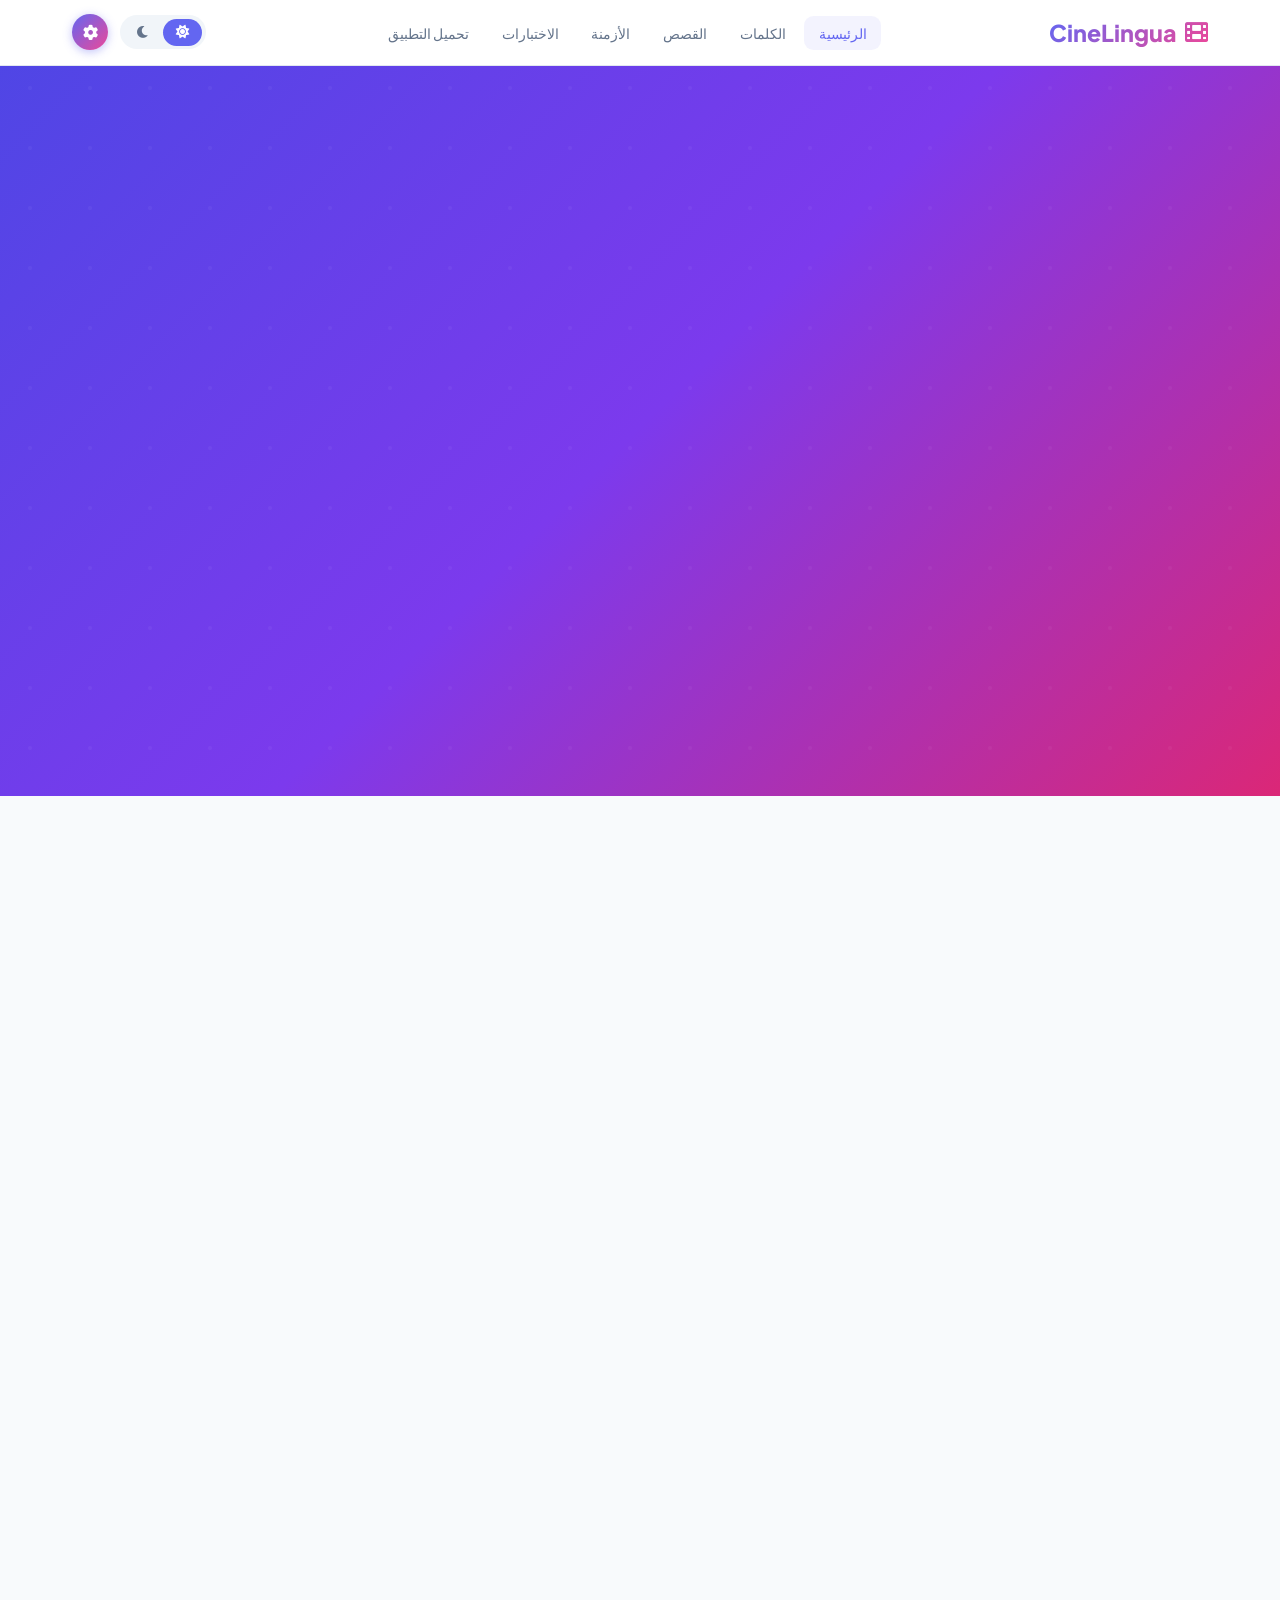
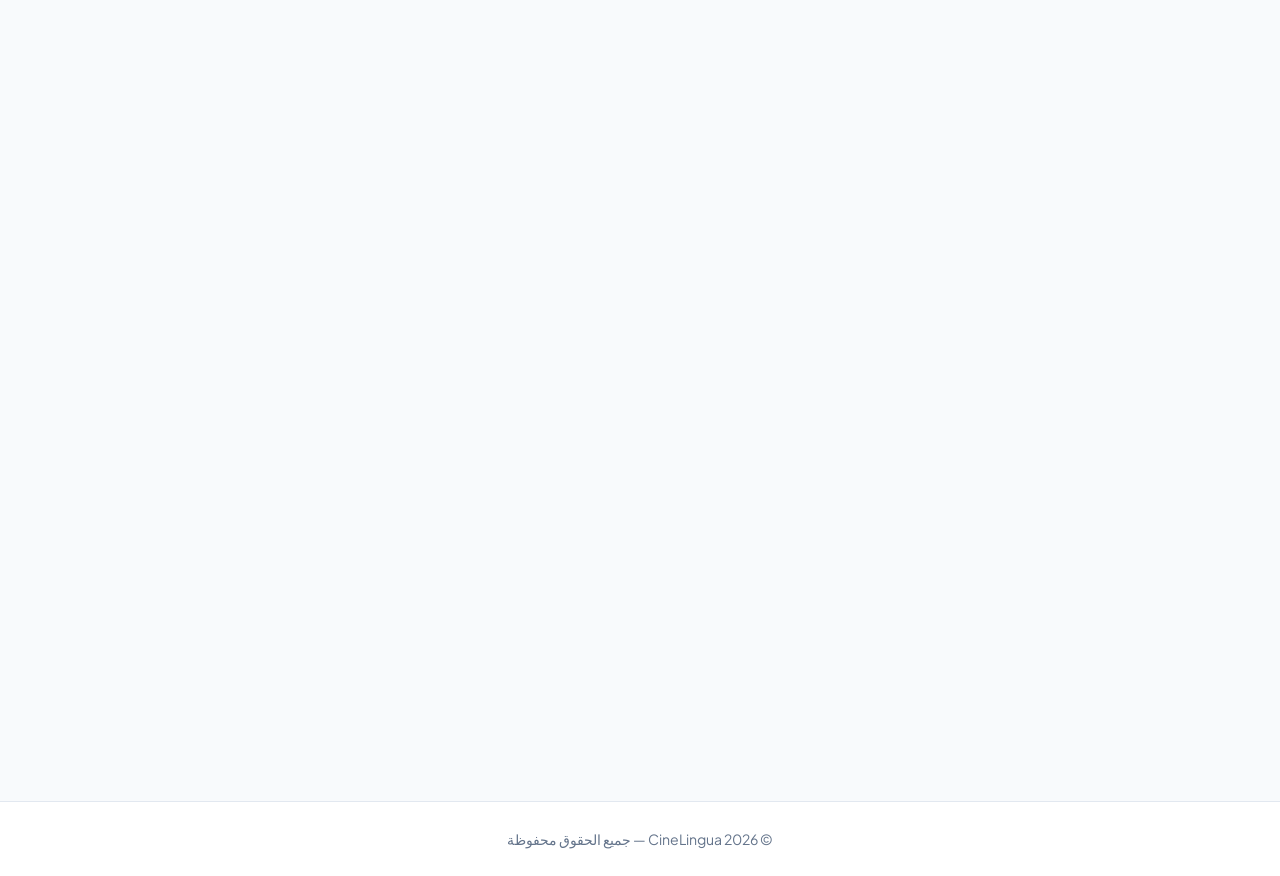
==== index.html @ d00bb558 "Update index.html" ====
<!DOCTYPE html>
<html lang="ar" dir="rtl">
<head>
    <meta charset="UTF-8">
    <meta name="viewport" content="width=device-width, initial-scale=1.0">
    <title>CineLingua | تعلم الإنجليزية بذكاء</title>
    <link rel="manifest" href="manifest.json">
    <meta name="theme-color" content="#6366f1">
    <meta name="apple-mobile-web-app-capable" content="yes">
    <meta name="apple-mobile-web-app-status-bar-style" content="black-translucent">
    <meta name="apple-mobile-web-app-title" content="CineLingua">
    <link rel="apple-touch-icon" href="https://i.postimg.cc/J4xdc62M/20260305-233826.png">
    <meta property="og:title" content="CineLingua | تعلم الإنجليزية بذكاء">
    <meta property="og:description" content="منصة تعليمية متكاملة">
    <meta property="og:image" content="https://i.postimg.cc/J4xdc62M/20260305-233826.png">
    <meta property="og:url" content="https://riad325r-maker.github.io/cine-lingua.-/">
    <meta property="og:type" content="website">
    <link rel="stylesheet" href="https://cdnjs.cloudflare.com/ajax/libs/font-awesome/6.0.0/css/all.min.css">
    <link href="https://fonts.googleapis.com/css2?family=Plus+Jakarta+Sans:wght@300;400;500;600;700;800&display=swap" rel="stylesheet">
    <link href="https://unpkg.com/aos@2.3.1/dist/aos.css" rel="stylesheet">
    <style>
        * { margin: 0; padding: 0; box-sizing: border-box; }
        :root {
            --primary: #6366f1; --secondary: #ec4899;
            --border: #e2e8f0; --shadow: 0 4px 6px -1px rgba(0,0,0,0.08);
            --shadow-lg: 0 10px 25px -5px rgba(0,0,0,0.12);
            --bg-primary: #f8fafc; --bg-card: #ffffff; --bg-secondary: #f1f5f9;
            --text-primary: #0f172a; --text-secondary: #64748b;
        }
        [data-theme="dark"] {
            --border: #334155; --bg-primary: #0f172a; --bg-card: #1e293b;
            --bg-secondary: #334155; --text-primary: #f8fafc; --text-secondary: #cbd5e1;
        }
        body { background-color: var(--bg-primary); color: var(--text-primary); font-family: 'Plus Jakarta Sans', sans-serif; transition: background 0.3s, color 0.3s; }

        /* ===== INSTALL BANNER ===== */
        .install-banner { position: fixed; bottom: 20px; left: 20px; right: 20px; max-width: 400px; margin: 0 auto; background: var(--bg-card); border-radius: 1rem; padding: 1rem; box-shadow: var(--shadow-lg); border: 2px solid var(--primary); display: none; align-items: center; gap: 1rem; z-index: 2000; animation: slideUp 0.3s ease; direction: rtl; }
        @keyframes slideUp { from { transform: translateY(100px); opacity: 0; } to { transform: translateY(0); opacity: 1; } }
        .install-banner.show { display: flex; }
        .install-icon { width: 48px; height: 48px; border-radius: 12px; display: flex; align-items: center; justify-content: center; flex-shrink: 0; overflow: hidden; background: white; padding: 4px; border: 2px solid var(--border); }
        .install-icon img { width: 100%; height: 100%; object-fit: contain; border-radius: 8px; }
        .install-content { flex-grow: 1; }
        .install-content h4 { font-size: 1rem; margin-bottom: 0.25rem; color: var(--text-primary); }
        .install-content p { font-size: 0.85rem; color: var(--text-secondary); }
        .install-close { background: none; border: none; color: var(--text-secondary); cursor: pointer; font-size: 1.1rem; padding: 0.5rem; }
        .install-btn { background: linear-gradient(135deg, var(--primary), var(--secondary)); color: white; border: none; padding: 0.5rem 1rem; border-radius: 2rem; font-weight: 600; font-size: 0.85rem; cursor: pointer; white-space: nowrap; margin-left: 0.5rem; font-family: inherit; }

        /* ===== NOTIF ===== */
        .notif-overlay { position: fixed; inset: 0; background: rgba(0,0,0,0.55); z-index: 9997; display: none; backdrop-filter: blur(2px); }
        .notif-overlay.show { display: block; }
        @keyframes popIn { from { transform: translate(-50%,-50%) scale(0.85); opacity:0; } to { transform: translate(-50%,-50%) scale(1); opacity:1; } }
        .notif-prompt { position: fixed; top: 50%; left: 50%; transform: translate(-50%,-50%) scale(0.9); background: var(--bg-card); border-radius: 1.75rem; padding: 2.25rem 2rem; z-index: 9998; display: none; flex-direction: column; align-items: center; text-align: center; gap: 1.25rem; width: calc(100% - 3rem); max-width: 320px; box-shadow: 0 25px 60px rgba(0,0,0,0.25); direction: rtl; }
        .notif-prompt.show { display: flex; animation: popIn 0.35s cubic-bezier(0.34,1.56,0.64,1) forwards; }
        .notif-prompt-icon { font-size: 3.5rem; line-height: 1; }
        .notif-prompt-title { font-size: 1.15rem; font-weight: 800; color: var(--text-primary); }
        .notif-prompt-sub { font-size: 0.85rem; color: var(--text-secondary); line-height: 1.6; }
        .notif-allow-btn { width: 100%; background: linear-gradient(135deg, var(--primary), var(--secondary)); color: white; border: none; padding: 0.9rem; border-radius: 2rem; font-weight: 700; cursor: pointer; font-size: 1rem; font-family: inherit; box-shadow: 0 4px 15px rgba(99,102,241,0.4); }
        .notif-deny-btn { background: none; border: none; color: #94a3b8; cursor: pointer; font-size: 0.85rem; font-family: inherit; }
        .notif-blocked { position: fixed; top: 50%; left: 50%; transform: translate(-50%,-50%) scale(0.9); background: var(--bg-card); border-radius: 1.75rem; padding: 2rem 1.75rem; z-index: 9998; display: none; flex-direction: column; align-items: center; text-align: center; gap: 1rem; width: calc(100% - 3rem); max-width: 320px; box-shadow: 0 25px 60px rgba(0,0,0,0.25); direction: rtl; }
        .notif-blocked.show { display: flex; animation: popIn 0.35s cubic-bezier(0.34,1.56,0.64,1) forwards; }
        .notif-blocked-icon { font-size: 3rem; }
        .notif-blocked-title { font-size: 1.1rem; font-weight: 800; color: var(--text-primary); }
        .notif-blocked-steps { background: var(--bg-secondary); border-radius: 1rem; padding: 1rem; text-align: right; width: 100%; font-size: 0.82rem; color: var(--text-secondary); line-height: 2; }
        .notif-blocked-steps b { color: var(--text-primary); }
        .notif-blocked-close { background: linear-gradient(135deg, var(--primary), var(--secondary)); color: white; border: none; padding: 0.8rem; border-radius: 2rem; font-weight: 700; cursor: pointer; font-size: 0.9rem; font-family: inherit; width: 100%; }

        /* ===== NAVBAR ===== */
        .navbar { background: var(--bg-card); box-shadow: 0 1px 0 var(--border); position: fixed; width: 100%; top: 0; z-index: 1000; }
        .nav-container { max-width: 1200px; margin: 0 auto; padding: 0.9rem 2rem; display: flex; justify-content: space-between; align-items: center; }
        .logo { display: flex; align-items: center; gap: 0.5rem; font-size: 1.45rem; font-weight: 800; background: linear-gradient(135deg, var(--primary), var(--secondary)); -webkit-background-clip: text; -webkit-text-fill-color: transparent; text-decoration: none; }
        .nav-menu { display: flex; gap: 0.25rem; list-style: none; }
        .nav-menu a { text-decoration: none; color: var(--text-secondary); font-weight: 500; padding: 0.5rem 0.9rem; border-radius: 0.6rem; transition: all 0.2s; font-size: 0.9rem; }
        .nav-menu a:hover, .nav-menu a.active { color: var(--primary); background: rgba(99,102,241,0.08); }
        .nav-right { display: flex; align-items: center; gap: 0.75rem; }
        .theme-toggle { display: flex; background: var(--bg-secondary); padding: 0.2rem; border-radius: 2rem; }
        .theme-btn { padding: 0.4rem 0.8rem; border: none; background: transparent; border-radius: 2rem; cursor: pointer; color: var(--text-secondary); transition: all 0.2s; font-size: 0.85rem; }
        .theme-btn.active { background: var(--primary); color: white; }
        .menu-toggle { background: none; border: none; font-size: 1.5rem; color: var(--primary); cursor: pointer; display: none; }
        @media (max-width: 768px) {
            .menu-toggle { display: block; }
            .nav-menu { display: none; position: absolute; top: 100%; right: 0; left: 0; background: var(--bg-card); flex-direction: column; padding: 0.75rem; gap: 0.2rem; box-shadow: 0 10px 25px rgba(0,0,0,0.1); border-bottom: 1px solid var(--border); }
            .nav-menu.show { display: flex; }
            .nav-menu a { padding: 0.75rem 1rem; display: block; }
        }

        /* ===== SETTINGS BUTTON ===== */
        .settings-btn {
            width: 36px; height: 36px; border-radius: 50%;
            background: linear-gradient(135deg, var(--primary), var(--secondary));
            border: none; color: white; cursor: pointer;
            display: flex; align-items: center; justify-content: center;
            font-size: 0.95rem; transition: all 0.3s cubic-bezier(0.34,1.56,0.64,1);
            box-shadow: 0 2px 10px rgba(99,102,241,0.4); flex-shrink: 0;
        }
        .settings-btn:hover { transform: rotate(90deg) scale(1.1); box-shadow: 0 4px 18px rgba(99,102,241,0.55); }

        /* ===== SETTINGS PANEL ===== */
        .settings-overlay { position: fixed; inset: 0; background: rgba(0,0,0,0.45); z-index: 9990; display: none; backdrop-filter: blur(4px); }
        .settings-overlay.show { display: block; }
        .settings-panel { position: fixed; top: 0; right: 0; z-index: 9991; width: 300px; max-width: 92vw; height: 100vh; background: var(--bg-card); display: flex; flex-direction: column; transform: translateX(110%); transition: transform 0.35s cubic-bezier(0.4,0,0.2,1); overflow: hidden; }
        .settings-panel.show { transform: translateX(0); }
        .settings-header { padding: 1.4rem 1.5rem; background: linear-gradient(135deg, var(--primary), var(--secondary)); color: white; display: flex; align-items: center; justify-content: space-between; flex-shrink: 0; }
        .settings-header-left { display: flex; align-items: center; gap: 0.85rem; }
        .settings-header-icon { width: 40px; height: 40px; border-radius: 0.65rem; background: rgba(255,255,255,0.2); display: flex; align-items: center; justify-content: center; font-size: 1.1rem; }
        .settings-header-title { font-size: 1.05rem; font-weight: 800; }
        .settings-header-sub { font-size: 0.72rem; opacity: 0.75; margin-top: 1px; }
        .settings-close { width: 30px; height: 30px; border-radius: 50%; background: rgba(255,255,255,0.2); border: none; color: white; cursor: pointer; display: flex; align-items: center; justify-content: center; font-size: 0.85rem; transition: all 0.2s; }
        .settings-close:hover { background: rgba(255,255,255,0.35); transform: rotate(90deg); }
        .settings-body { flex: 1; overflow-y: auto; padding: 1.25rem; display: flex; flex-direction: column; gap: 1.4rem; }
        .settings-section { display: flex; flex-direction: column; gap: 0.65rem; }
        .settings-section-title { display: flex; align-items: center; gap: 0.5rem; font-size: 0.72rem; font-weight: 700; text-transform: uppercase; letter-spacing: 0.07em; color: var(--text-secondary); }
        .settings-section-title i { color: var(--primary); }

        /* Theme row */
        .settings-theme-row { display: grid; grid-template-columns: 1fr 1fr; gap: 0.65rem; }
        .settings-theme-btn { display: flex; flex-direction: column; align-items: center; gap: 0.5rem; padding: 0.85rem 0.5rem; border-radius: 0.9rem; border: 2px solid var(--border); background: var(--bg-secondary); cursor: pointer; font-size: 0.82rem; font-weight: 600; color: var(--text-secondary); font-family: inherit; position: relative; transition: all 0.2s; }
        .settings-theme-btn:hover { border-color: rgba(99,102,241,0.4); color: var(--primary); }
        .settings-theme-btn.active { border-color: var(--primary); background: rgba(99,102,241,0.08); color: var(--primary); }
        .settings-theme-btn.active::after { content: '✓'; position: absolute; top: 6px; left: 8px; font-size: 0.65rem; font-weight: 800; width: 16px; height: 16px; background: var(--primary); color: white; border-radius: 50%; display: flex; align-items: center; justify-content: center; line-height: 16px; text-align: center; }
        .theme-preview { width: 100%; height: 48px; border-radius: 0.5rem; overflow: hidden; display: flex; flex-direction: column; gap: 3px; padding: 5px; border: 1px solid rgba(0,0,0,0.07); }
        .theme-preview.light { background: #f8fafc; }
        .theme-preview.dark { background: #0f172a; }
        .theme-preview .p-bar { height: 6px; border-radius: 3px; background: linear-gradient(90deg,#6366f1,#ec4899); }
        .theme-preview .p-card { height: 7px; border-radius: 3px; }
        .theme-preview.light .p-card { background: white; border: 1px solid #e2e8f0; }
        .theme-preview.dark .p-card { background: #1e293b; border: 1px solid #334155; }
        .theme-preview .p-card.short { width: 65%; }

        /* Lang row */
        .settings-lang-row { display: flex; flex-direction: column; gap: 0.5rem; }
        .settings-lang-btn { display: flex; align-items: center; gap: 0.85rem; padding: 0.9rem 1rem; border-radius: 0.85rem; border: 2px solid var(--border); background: var(--bg-secondary); cursor: pointer; font-family: inherit; width: 100%; color: var(--text-primary); transition: all 0.2s; }
        .settings-lang-btn:hover { border-color: rgba(99,102,241,0.4); }
        .settings-lang-btn.active { border-color: var(--primary); background: rgba(99,102,241,0.08); }
        .lang-flag { font-size: 1.4rem; flex-shrink: 0; }
        .lang-info { display: flex; flex-direction: column; flex: 1; gap: 1px; }
        .lang-name { font-size: 0.9rem; font-weight: 700; }
        .lang-sub { font-size: 0.72rem; color: var(--text-secondary); }
        .lang-check { color: var(--primary); font-size: 0.85rem; opacity: 0; transition: opacity 0.2s; }
        .settings-lang-btn.active .lang-check { opacity: 1; }

        /* Notif card */
        .settings-notif-card { background: var(--bg-secondary); border: 1.5px solid var(--border); border-radius: 0.9rem; overflow: hidden; }
        .settings-notif-top { display: flex; align-items: center; justify-content: space-between; padding: 0.85rem 1rem; border-bottom: 1px solid var(--border); }
        .settings-notif-label { font-size: 0.88rem; font-weight: 600; color: var(--text-primary); }
        .notif-badge { font-size: 0.72rem; font-weight: 700; padding: 0.25rem 0.65rem; border-radius: 2rem; }
        .notif-badge.granted { background: rgba(34,197,94,0.12); color: #16a34a; }
        .notif-badge.denied { background: rgba(239,68,68,0.12); color: #dc2626; }
        .notif-badge.default { background: rgba(99,102,241,0.12); color: var(--primary); }
        .notif-action-btn { width: 100%; padding: 0.85rem 1rem; border: none; background: linear-gradient(135deg, var(--primary), var(--secondary)); color: white; font-weight: 700; font-size: 0.88rem; cursor: pointer; font-family: inherit; display: flex; align-items: center; justify-content: center; gap: 0.5rem; transition: opacity 0.2s; }
        .notif-action-btn:disabled { opacity: 0.5; cursor: not-allowed; background: var(--bg-secondary); color: var(--text-secondary); }

        .settings-footer { padding: 1rem 1.5rem; border-top: 1px solid var(--border); text-align: center; font-size: 0.75rem; color: var(--text-secondary); flex-shrink: 0; }

        /* ===== HERO ===== */
        .hero { min-height: 82vh; display: flex; align-items: center; justify-content: center; text-align: center; background: linear-gradient(135deg, #4f46e5 0%, #7c3aed 50%, #db2777 100%); color: white; margin-top: 58px; padding: 4rem 2rem; position: relative; overflow: hidden; }
        .hero::before { content: ''; position: absolute; inset: 0; background: url("data:image/svg+xml,%3Csvg width='60' height='60' viewBox='0 0 60 60' xmlns='http://www.w3.org/2000/svg'%3E%3Cg fill='none' fill-rule='evenodd'%3E%3Cg fill='%23ffffff' fill-opacity='0.04'%3E%3Ccircle cx='30' cy='30' r='2'/%3E%3C/g%3E%3C/g%3E%3C/svg%3E"); pointer-events: none; }
        .hero-content { position: relative; z-index: 1; max-width: 700px; }
        .hero-label { display: inline-flex; align-items: center; gap: 0.5rem; background: rgba(255,255,255,0.15); border: 1px solid rgba(255,255,255,0.25); color: white; padding: 0.4rem 1rem; border-radius: 100px; font-size: 0.82rem; font-weight: 600; margin-bottom: 1.5rem; backdrop-filter: blur(10px); }
        .hero h1 { font-size: clamp(2rem, 5vw, 3.5rem); font-weight: 800; margin-bottom: 1rem; line-height: 1.2; }
        .hero p { font-size: 1.1rem; max-width: 560px; margin: 0 auto 2rem; opacity: 0.88; line-height: 1.7; }
        .hero-buttons { display: flex; gap: 0.85rem; justify-content: center; margin-bottom: 3rem; flex-wrap: wrap; }
        .btn { padding: 0.75rem 1.8rem; border-radius: 3rem; text-decoration: none; font-weight: 700; transition: all 0.3s; display: inline-flex; align-items: center; gap: 0.5rem; font-size: 0.95rem; font-family: inherit; }
        .btn-primary { background: white; color: var(--primary); border: 2px solid white; }
        .btn-outline { border: 2px solid rgba(255,255,255,0.6); color: white; background: transparent; }
        .btn-outline:hover { background: rgba(255,255,255,0.15); }
        .hero-stats { display: flex; gap: 2rem; justify-content: center; flex-wrap: wrap; }
        .hero-stat .stat-number { font-size: 2rem; font-weight: 800; display: block; line-height: 1; }
        .hero-stat .stat-label { font-size: 0.85rem; opacity: 0.8; margin-top: 0.2rem; }

        /* ===== PROGRESS BANNER ===== */
        .progress-banner { max-width: 1200px; margin: 2rem auto 0; padding: 0 2rem; display: none; }
        .progress-banner.show { display: block; }
        .progress-card { background: linear-gradient(135deg, var(--primary), #7c3aed); border-radius: 1.25rem; padding: 1.5rem 2rem; color: white; display: flex; align-items: center; justify-content: space-between; flex-wrap: wrap; gap: 1rem; }
        .progress-card-left { display: flex; align-items: center; gap: 1rem; }
        .progress-avatar { width: 52px; height: 52px; border-radius: 50%; background: rgba(255,255,255,0.2); border: 2px solid rgba(255,255,255,0.35); display: flex; align-items: center; justify-content: center; font-size: 1.4rem; }
        .progress-greeting h3 { font-size: 1.1rem; font-weight: 700; margin-bottom: 0.2rem; }
        .progress-greeting p { font-size: 0.85rem; opacity: 0.85; }
        .progress-stats { display: flex; gap: 1.5rem; flex-wrap: wrap; }
        .progress-stat { text-align: center; }
        .progress-stat .p-val { font-size: 1.6rem; font-weight: 800; display: block; line-height: 1; }
        .progress-stat .p-lbl { font-size: 0.75rem; opacity: 0.8; }
        .progress-divider { width: 1px; height: 40px; background: rgba(255,255,255,0.2); }
        .progress-cta { background: white; color: var(--primary); border: none; padding: 0.65rem 1.4rem; border-radius: 2rem; font-weight: 700; font-family: inherit; font-size: 0.88rem; transition: all 0.2s; text-decoration: none; display: inline-flex; align-items: center; gap: 0.4rem; white-space: nowrap; }

        /* ===== MENU SECTION ===== */
        .menu-section { max-width: 1200px; margin: 4rem auto; padding: 0 2rem; }
        .section-header { text-align: center; margin-bottom: 2.5rem; }
        .section-header h2 { font-size: 2.2rem; font-weight: 800; margin-bottom: 0.5rem; background: linear-gradient(135deg, var(--primary), var(--secondary)); -webkit-background-clip: text; -webkit-text-fill-color: transparent; }
        .section-header p { color: var(--text-secondary); font-size: 1rem; }
        .menu-grid { display: grid; grid-template-columns: repeat(auto-fit, minmax(260px, 1fr)); gap: 1.5rem; }
        .menu-card { background: var(--bg-card); border-radius: 1.4rem; padding: 2rem 1.5rem; text-align: center; box-shadow: var(--shadow); transition: all 0.3s; border: 2px solid transparent; text-decoration: none; color: inherit; display: flex; flex-direction: column; position: relative; overflow: hidden; }
        .menu-card::after { content: ''; position: absolute; bottom: 0; left: 0; right: 0; height: 3px; background: linear-gradient(90deg, var(--primary), var(--secondary)); transform: scaleX(0); transition: transform 0.3s ease; }
        .menu-card:hover { transform: translateY(-8px); border-color: rgba(99,102,241,0.25); box-shadow: var(--shadow-lg); }
        .menu-card:hover::after { transform: scaleX(1); }
        .menu-icon { width: 80px; height: 80px; border-radius: 50%; background: linear-gradient(135deg, var(--primary), var(--secondary)); display: flex; align-items: center; justify-content: center; margin: 0 auto 1.1rem; font-size: 2rem; color: white; box-shadow: 0 8px 20px rgba(99,102,241,0.3); }
        .menu-card h3 { font-size: 1.6rem; font-weight: 800; margin-bottom: 0.5rem; color: var(--primary); }
        .menu-card p { color: var(--text-secondary); margin-bottom: 1.2rem; line-height: 1.6; font-size: 0.95rem; flex-grow: 1; }
        .card-progress { margin-bottom: 1rem; }
        .card-progress-bar { height: 5px; background: var(--bg-secondary); border-radius: 100px; overflow: hidden; margin-bottom: 0.35rem; }
        .card-progress-fill { height: 100%; border-radius: 100px; background: linear-gradient(90deg, var(--primary), var(--secondary)); transition: width 0.8s ease; }
        .card-progress-label { font-size: 0.75rem; color: var(--text-secondary); text-align: right; }
        .menu-stats { display: flex; justify-content: center; gap: 1rem; padding-top: 1rem; border-top: 1px solid var(--border); flex-wrap: wrap; }
        .menu-stats span { display: flex; align-items: center; gap: 0.4rem; color: var(--text-secondary); font-size: 0.85rem; }
        .menu-stats i { color: var(--primary); font-size: 0.85rem; }

        /* ===== DOWNLOAD BANNER ===== */
        .download-banner { max-width: 1200px; margin: 3rem auto; padding: 0 2rem; }
        .download-banner-card { background: linear-gradient(135deg, var(--primary), var(--secondary)); border-radius: 2rem; padding: 2.5rem; color: white; display: flex; align-items: center; justify-content: space-between; flex-wrap: wrap; gap: 2rem; box-shadow: var(--shadow-lg); }
        .download-banner-content { flex: 1; min-width: 250px; }
        .download-banner-content h3 { font-size: 1.8rem; font-weight: 800; margin-bottom: 0.5rem; }
        .download-banner-content p { opacity: 0.9; margin-bottom: 1rem; }
        .download-banner-stats { display: flex; gap: 2rem; flex-wrap: wrap; }
        .download-banner-stat .stat { font-size: 1.5rem; font-weight: 800; display: block; }
        .download-banner-stat .label { font-size: 0.8rem; opacity: 0.8; }
        .download-banner-btn { background: white; color: var(--primary); padding: 1rem 2.5rem; border-radius: 100px; text-decoration: none; font-weight: 700; font-size: 1.1rem; display: inline-flex; align-items: center; gap: 0.8rem; transition: all 0.3s; }

        /* ===== FEATURES ===== */
        .features-section { max-width: 1200px; margin: 4rem auto; padding: 0 2rem; }
        .features-grid { display: grid; grid-template-columns: repeat(auto-fit, minmax(230px, 1fr)); gap: 1.25rem; }
        .feature-card { background: var(--bg-card); padding: 1.75rem; border-radius: 1.2rem; text-align: center; box-shadow: var(--shadow); transition: all 0.3s; border: 1px solid var(--border); }
        .feature-card:hover { transform: translateY(-4px); box-shadow: var(--shadow-lg); }
        .feature-icon { width: 56px; height: 56px; border-radius: 14px; background: rgba(99,102,241,0.1); display: flex; align-items: center; justify-content: center; margin: 0 auto 1rem; font-size: 1.4rem; color: var(--primary); }
        .feature-card h3 { font-size: 1.05rem; font-weight: 700; margin-bottom: 0.4rem; }
        .feature-card p { color: var(--text-secondary); font-size: 0.88rem; line-height: 1.6; }

        /* ===== CTA ===== */
        .cta-section { max-width: 1200px; margin: 4rem auto; padding: 0 2rem; text-align: center; }
        .cta-card { background: var(--bg-card); border-radius: 2rem; padding: 3rem; border: 2px solid var(--border); }
        .cta-card h2 { font-size: 2rem; margin-bottom: 1rem; background: linear-gradient(135deg, var(--primary), var(--secondary)); -webkit-background-clip: text; -webkit-text-fill-color: transparent; }
        .cta-buttons { display: flex; gap: 1rem; justify-content: center; flex-wrap: wrap; margin-top: 2rem; }
        .cta-btn { padding: 1rem 2rem; border-radius: 100px; text-decoration: none; font-weight: 600; display: inline-flex; align-items: center; gap: 0.5rem; transition: all 0.3s; }
        .cta-btn-primary { background: linear-gradient(135deg, var(--primary), var(--secondary)); color: white; }
        .cta-btn-secondary { background: var(--bg-secondary); color: var(--text-primary); border: 2px solid var(--border); }
        .footer { background: var(--bg-card); border-top: 1px solid var(--border); text-align: center; padding: 1.75rem 2rem; margin-top: 4rem; color: var(--text-secondary); font-size: 0.88rem; }
        @keyframes pulse-dot { 0%,100%{opacity:1;transform:scale(1)} 50%{opacity:.5;transform:scale(1.3)} }
        .live-dot { width:8px;height:8px;border-radius:50%;background:#22c55e;display:inline-block;animation:pulse-dot 1.8s ease-in-out infinite;margin-left:4px;vertical-align:middle; }
    </style>
</head>
<body>

    <!-- INSTALL BANNER -->
    <div class="install-banner" id="installBanner">
        <div class="install-icon"><img src="https://i.postimg.cc/J4xdc62M/20260305-233826.png" alt="CineLingua"></div>
        <div class="install-content">
            <h4 id="ib-title">ثبّت تطبيق CineLingua</h4>
            <p id="ib-desc">تعلم الإنجليزية بسهولة من شاشتك الرئيسية</p>
        </div>
        <button class="install-btn" id="installBtn"><i class="fas fa-download"></i> <span id="ib-btn">تثبيت</span></button>
        <button class="install-close" id="installClose"><i class="fas fa-times"></i></button>
    </div>

    <div class="notif-overlay" id="notifOverlay"></div>
    <div class="notif-prompt" id="notifPrompt">
        <div class="notif-prompt-icon">🔔</div>
        <div class="notif-prompt-title" id="np-title">تفعيل الإشعارات</div>
        <div class="notif-prompt-sub" id="np-sub">سنذكّرك يومياً بجلسة تعلمك حتى تبني عادة منتظمة</div>
        <button class="notif-allow-btn" id="allowNotif"> السماح بالإشعارات</button>
        <button class="notif-deny-btn" id="denyNotif">لاحقاً</button>
    </div>
    <div class="notif-blocked" id="notifBlocked">
        <div class="notif-blocked-icon">🔕</div>
        <div class="notif-blocked-title" id="nb-title">الإشعارات محظورة</div>
        <div class="notif-blocked-steps" id="nb-steps">
            اضغط على 🔒 بجانب الرابط<br>
            ابحث عن «الإشعارات»<br>
            اضبطها على «السماح»
        </div>
        <button class="notif-blocked-close" id="notifBlockedClose">فهمت</button>
    </div>

    <!-- SETTINGS PANEL -->
    <div class="settings-overlay" id="settingsOverlay" onclick="closeSettings()"></div>
    <div class="settings-panel" id="settingsPanel">
        <div class="settings-header">
            <div class="settings-header-left">
                <div class="settings-header-icon"><i class="fas fa-sliders-h"></i></div>
                <div>
                    <div class="settings-header-title" id="s-title">الإعدادات</div>
                    <div class="settings-header-sub">CineLingua</div>
                </div>
            </div>
            <button class="settings-close" onclick="closeSettings()"><i class="fas fa-times"></i></button>
        </div>
        <div class="settings-body">
            <!-- Appearance -->
            <div class="settings-section">
                <div class="settings-section-title"><i class="fas fa-palette"></i> <span id="s-appearance">المظهر</span></div>
                <div class="settings-theme-row">
                    <button class="settings-theme-btn" id="btn-light" onclick="setTheme('light')">
                        <div class="theme-preview light"><div class="p-bar"></div><div class="p-card"></div><div class="p-card short"></div></div>
                        <i class="fas fa-sun"></i> <span id="s-light">فاتح</span>
                    </button>
                    <button class="settings-theme-btn" id="btn-dark" onclick="setTheme('dark')">
                        <div class="theme-preview dark"><div class="p-bar"></div><div class="p-card"></div><div class="p-card short"></div></div>
                        <i class="fas fa-moon"></i> <span id="s-dark">داكن</span>
                    </button>
                </div>
            </div>
            <!-- Language -->
            <div class="settings-section">
                <div class="settings-section-title"><i class="fas fa-globe"></i> <span id="s-lang">اللغة</span></div>
                <div class="settings-lang-row">
                    <button class="settings-lang-btn" id="lang-ar" onclick="setLang('ar')">
                        <span class="lang-flag"></span>
                        <div class="lang-info"><span class="lang-name">العربية</span><span class="lang-sub">Arabic</span></div>
                        <i class="fas fa-check lang-check"></i>
                    </button>
                    <button class="settings-lang-btn" id="lang-en" onclick="setLang('en')">
                        <span class="lang-flag"></span>
                        <div class="lang-info"><span class="lang-name">English</span><span class="lang-sub">الإنجليزية</span></div>
                        <i class="fas fa-check lang-check"></i>
                    </button>
                </div>
            </div>
            <!-- Notifications -->
            <div class="settings-section">
                <div class="settings-section-title"><i class="fas fa-bell"></i> <span id="s-notif">الإشعارات</span></div>
                <div class="settings-notif-card">
                    <div class="settings-notif-top">
                        <span class="settings-notif-label" id="s-notif-status">حالة الإشعارات</span>
                        <span class="notif-badge default" id="notifBadge">غير محددة</span>
                    </div>
                    <button class="notif-action-btn" id="notifActionBtn" onclick="requestNotifSettings()">
                        <i class="fas fa-bell"></i> <span id="s-notif-btn">تفعيل الإشعارات</span>
                    </button>
                </div>
            </div>
        </div>
        <div class="settings-footer">CineLingua • v2.0</div>
    </div>

    <!-- NAVBAR -->
    <nav class="navbar">
        <div class="nav-container">
            <a class="logo" href="index.html"><i class="fas fa-film"></i> CineLingua</a>
            <button class="menu-toggle" onclick="toggleMenu()"><i class="fas fa-bars"></i></button>
            <ul class="nav-menu" id="navMenu">
                <li><a href="index.html" class="active" id="nav-home">الرئيسية</a></li>
                <li><a href="lessons.html" id="nav-lessons">الكلمات</a></li>
                <li><a href="stories.html" id="nav-stories">القصص</a></li>
                <li><a href="tenses.html" id="nav-tenses">الأزمنة</a></li>
                <li><a href="quiz.html" id="nav-quiz">الاختبارات</a></li>
                <li><a href="download.html" id="nav-download">تحميل التطبيق</a></li>
            </ul>
            <div class="nav-right">
                <div class="theme-toggle">
                    <button class="theme-btn active" onclick="setTheme('light')"><i class="fas fa-sun"></i></button>
                    <button class="theme-btn" onclick="setTheme('dark')"><i class="fas fa-moon"></i></button>
                </div>
                <button class="settings-btn" onclick="openSettings()"><i class="fas fa-cog"></i></button>
            </div>
        </div>
    </nav>

    <!-- HERO -->
    <section class="hero">
        <div class="hero-content" data-aos="fade-up">
            <div class="hero-label"><i class="fas fa-star"></i> <span id="hero-label">منصة تعلم الإنجليزية</span></div>
            <h1 id="hero-title">تعلم الإنجليزية بذكاء مع CineLingua</h1>
            <p id="hero-desc">منصة تعليمية متكاملة تساعدك على تعلم الإنجليزية من خلال كلمات، قصص، أزمنة، واختبارات تفاعلية</p>
            <div class="hero-buttons">
                <a href="#menu" class="btn btn-primary"><i class="fas fa-play"></i> <span id="hero-start">ابدأ الآن</span></a>
                <a href="download.html" class="btn btn-outline"><i class="fas fa-download"></i> <span id="hero-download">تحميل التطبيق</span></a>
            </div>
            <div class="hero-stats">
                <div class="hero-stat"><span class="stat-number">1500+</span><span class="stat-label" id="stat-words">كلمة</span></div>
                <div class="hero-stat"><span class="stat-number">30+</span><span class="stat-label" id="stat-stories">قصة</span></div>
                <div class="hero-stat"><span class="stat-number">12</span><span class="stat-label" id="stat-tenses">زمن نحوي</span></div>
                <div class="hero-stat"><span class="stat-number">6</span><span class="stat-label" id="stat-quizzes">أنواع اختبارات</span></div>
            </div>
        </div>
    </section>

    <!-- PROGRESS BANNER -->
    <div class="progress-banner" id="progressBanner">
        <div class="progress-card" data-aos="fade-up">
            <div class="progress-card-left">
                <div class="progress-avatar"><i class="fas fa-user-graduate"></i></div>
                <div class="progress-greeting">
                    <h3 id="greetingText">أهلاً بعودتك!</h3>
                    <p id="greetingSubtext">واصل تقدمك من حيث توقفت</p>
                </div>
            </div>
            <div class="progress-stats">
                <div class="progress-stat"><span class="p-val" id="pb-learned">0</span><span class="p-lbl" id="pb-words-lbl">كلمة تعلمتها</span></div>
                <div class="progress-divider"></div>
                <div class="progress-stat"><span class="p-val" id="pb-quizzes">0</span><span class="p-lbl" id="pb-quiz-lbl">اختبار أكملته</span></div>
                <div class="progress-divider"></div>
                <div class="progress-stat"><span class="p-val" id="pb-stories">0</span><span class="p-lbl" id="pb-stories-lbl">قصة قرأتها</span></div>
                <div class="progress-divider"></div>
                <div class="progress-stat"><span class="p-val" id="pb-streak"><i class="fas fa-fire" style="font-size:1rem"></i> 0</span><span class="p-lbl" id="pb-streak-lbl">يوم متتالي</span></div>
            </div>
            <a href="lessons.html" class="progress-cta"><i class="fas fa-arrow-left"></i> <span id="progress-cta-txt">واصل التعلم</span></a>
        </div>
    </div>

    <!-- MENU -->
    <section class="menu-section" id="menu">
        <div class="section-header" data-aos="fade-up">
            <h2 id="menu-title">اختر ما تريد تعلمه</h2>
            <p id="menu-sub">محتوى متدرج من المبتدئ إلى المتقدم</p>
        </div>
        <div class="menu-grid">
            <a href="lessons.html" class="menu-card" data-aos="fade-up">
                <div class="menu-icon"><i class="fas fa-book"></i></div>
                <h3 id="card-words-title">الكلمات</h3>
                <p id="card-words-desc">تعلم المفردات الأساسية والمتقدمة مع النطق الصحيح والأمثلة التطبيقية</p>
                <div class="card-progress"><div class="card-progress-bar"><div class="card-progress-fill" id="words-progress" style="width:0%"></div></div><div class="card-progress-label" id="words-progress-label">0 كلمة تعلمتها <span class="live-dot"></span></div></div>
                <div class="menu-stats"><span><i class="fas fa-layer-group"></i> <span id="words-levels">3 مستويات</span></span><span><i class="fas fa-font"></i> 1500+ <span id="words-count">كلمة</span></span></div>
            </a>
            <a href="stories.html" class="menu-card" data-aos="fade-up" data-aos-delay="100">
                <div class="menu-icon"><i class="fas fa-book-open"></i></div>
                <h3 id="card-stories-title">القصص</h3>
                <p id="card-stories-desc">اقرأ قصصاً قصيرة ممتعة مع أسئلة تفاعلية وحسّن فهمك للغة</p>
                <div class="card-progress"><div class="card-progress-bar"><div class="card-progress-fill" id="stories-progress" style="width:0%"></div></div><div class="card-progress-label" id="stories-progress-label">0 قصة محفوظة <span class="live-dot"></span></div></div>
                <div class="menu-stats"><span><i class="fas fa-layer-group"></i> 30 <span id="stories-count">قصة</span></span><span><i class="fas fa-question-circle"></i> <span id="stories-interactive">أسئلة تفاعلية</span></span></div>
            </a>
            <a href="tenses.html" class="menu-card" data-aos="fade-up" data-aos-delay="150">
                <div class="menu-icon"><i class="fas fa-clock"></i></div>
                <h3 id="card-tenses-title">الأزمنة</h3>
                <p id="card-tenses-desc">تعلم أزمنة اللغة الإنجليزية مع شرح مبسط وأمثلة وتمارين تفاعلية</p>
                <div class="card-progress"><div class="card-progress-bar"><div class="card-progress-fill" id="tenses-progress" style="width:0%"></div></div><div class="card-progress-label" id="tenses-progress-label">0 زمن محفوظ <span class="live-dot"></span></div></div>
                <div class="menu-stats"><span><i class="fas fa-layer-group"></i> 12 <span id="tenses-count">زمن</span></span><span><i class="fas fa-tasks"></i> <span id="tenses-exercises">تمارين تفاعلية</span></span></div>
            </a>
            <a href="quiz.html" class="menu-card" data-aos="fade-up" data-aos-delay="200">
                <div class="menu-icon"><i class="fas fa-question-circle"></i></div>
                <h3 id="card-quiz-title">الاختبارات</h3>
                <p id="card-quiz-desc">اختبر مستواك واكتشف نقاط قوتك وضعفك من خلال اختبارات متنوعة</p>
                <div class="card-progress"><div class="card-progress-bar"><div class="card-progress-fill" id="quizzes-progress" style="width:0%"></div></div><div class="card-progress-label" id="quizzes-progress-label">0 اختبار أكملته <span class="live-dot"></span></div></div>
                <div class="menu-stats"><span><i class="fas fa-layer-group"></i> 6 <span id="quiz-count">اختبارات</span></span><span><i class="fas fa-chart-line"></i> <span id="quiz-analysis">تحليل النتائج</span></span></div>
            </a>
        </div>
    </section>

    <!-- DOWNLOAD BANNER -->
    <section class="download-banner" data-aos="fade-up">
        <div class="download-banner-card">
            <div class="download-banner-content">
                <h3 id="dl-title">حمّل تطبيق CineLingua</h3>
                <p id="dl-sub">نسخة أندرويد APK</p>
                <div class="download-banner-stats">
                    <div class="download-banner-stat"><span class="stat">3.2 MB</span><span class="label" id="dl-size">حجم الملف</span></div>
                    <div class="download-banner-stat"><span class="stat">1.0.0</span><span class="label" id="dl-ver">الإصدار</span></div>
                    <div class="download-banner-stat"><span class="stat">5.0+</span><span class="label" id="dl-android">أندرويد</span></div>
                </div>
            </div>
            <a href="download.html" class="download-banner-btn"><i class="fas fa-download"></i> <span id="dl-btn">صفحة التحميل</span></a>
        </div>
    </section>

    <!-- FEATURES -->
    <section class="features-section" id="features">
        <div class="section-header" data-aos="fade-up">
            <h2 id="feat-title">لماذا CineLingua؟</h2>
            <p id="feat-sub">مميزات تجعل تجربة تعلمك أسهل وأكثر فاعلية</p>
        </div>
        <div class="features-grid">
            <div class="feature-card" data-aos="fade-up"><div class="feature-icon"><i class="fas fa-volume-up"></i></div><h3 id="f1-title">النطق الصحيح</h3><p id="f1-desc">استمع للكلمات بصوت طبيعي وبطيء لإتقان النطق</p></div>
            <div class="feature-card" data-aos="fade-up" data-aos-delay="100"><div class="feature-icon"><i class="fas fa-chart-line"></i></div><h3 id="f2-title">تتبع التقدم</h3><p id="f2-desc">اعرف كم كلمة تعلمت وكم قصة قرأت في أي وقت</p></div>
            <div class="feature-card" data-aos="fade-up" data-aos-delay="150"><div class="feature-icon"><i class="fas fa-bookmark"></i></div><h3 id="f3-title">حفظ المفضلة</h3><p id="f3-desc">احفظ الكلمات والقصص والأزمنة التي تريد مراجعتها لاحقاً</p></div>
            <div class="feature-card" data-aos="fade-up" data-aos-delay="200"><div class="feature-icon"><i class="fas fa-fire"></i></div><h3 id="f4-title">نظام الـ Streak</h3><p id="f4-desc">حافظ على تقدمك اليومي وابنِ عادة تعلم منتظمة</p></div>
        </div>
    </section>

    <!-- CTA -->
    <section class="cta-section" data-aos="fade-up">
        <div class="cta-card">
            <h2 id="cta-title">ابدأ رحلة تعلم الإنجليزية الآن</h2>
            <p style="color:var(--text-secondary);margin-bottom:1rem" id="cta-sub">اختر طريقتك المفضلة لتبدأ التعلم</p>
            <div class="cta-buttons">
                <a href="#menu" class="cta-btn cta-btn-primary"><i class="fas fa-play"></i> <span id="cta-start">ابدأ التعلم مجاناً</span></a>
                <a href="download.html" class="cta-btn cta-btn-secondary"><i class="fas fa-download"></i> <span id="cta-dl">تحميل التطبيق</span></a>
            </div>
        </div>
    </section>

    <footer class="footer"><p id="footer-txt">© 2026 CineLingua — جميع الحقوق محفوظة</p></footer>

    <script src="https://www.gstatic.com/firebasejs/10.7.0/firebase-app-compat.js"></script>
    <script src="https://www.gstatic.com/firebasejs/10.7.0/firebase-messaging-compat.js"></script>
    <script src="https://www.gstatic.com/firebasejs/10.7.0/firebase-firestore-compat.js"></script>
    <script src="https://unpkg.com/aos@2.3.1/dist/aos.js"></script>
    <script>
    // =============================================
    //  TRANSLATIONS
    // =============================================
    const i18n = {
        ar: {
            // nav
            'nav-home':'الرئيسية','nav-lessons':'الكلمات','nav-stories':'القصص',
            'nav-tenses':'الأزمنة','nav-quiz':'الاختبارات','nav-download':'تحميل التطبيق',
            // settings panel
            's-title':'الإعدادات','s-appearance':'المظهر','s-light':'فاتح','s-dark':'داكن',
            's-lang':'اللغة','s-notif':'الإشعارات','s-notif-status':'حالة الإشعارات',
            's-notif-btn':'تفعيل الإشعارات',
            // notif badge
            'notif-granted':'مفعّلة ✓','notif-denied':'محظورة','notif-default':'غير محددة',
            // install banner
            'ib-title':'ثبّت تطبيق CineLingua','ib-desc':'تعلم الإنجليزية بسهولة من شاشتك الرئيسية','ib-btn':'تثبيت',
            // notif prompt
            'np-title':'تفعيل الإشعارات 🔔','np-sub':'سنذكّرك يومياً بجلسة تعلمك حتى تبني عادة منتظمة',
            'allowNotif':'✅ السماح بالإشعارات','denyNotif':'لاحقاً',
            // notif blocked
            'nb-title':'الإشعارات محظورة 🔕',
            'nb-steps':'اضغط على 🔒 بجانب الرابط<br>ابحث عن «الإشعارات»<br>اضبطها على «السماح»',
            'notifBlockedClose':'فهمت',
            // hero
            'hero-label':'منصة تعلم الإنجليزية','hero-title':'تعلم الإنجليزية بذكاء مع CineLingua',
            'hero-desc':'منصة تعليمية متكاملة تساعدك على تعلم الإنجليزية من خلال كلمات، قصص، أزمنة، واختبارات تفاعلية',
            'hero-start':'ابدأ الآن','hero-download':'تحميل التطبيق',
            'stat-words':'كلمة','stat-stories':'قصة','stat-tenses':'زمن نحوي','stat-quizzes':'أنواع اختبارات',
            // progress
            'pb-words-lbl':'كلمة تعلمتها','pb-quiz-lbl':'اختبار أكملته',
            'pb-stories-lbl':'قصة قرأتها','pb-streak-lbl':'يوم متتالي','progress-cta-txt':'واصل التعلم',
            // menu
            'menu-title':'اختر ما تريد تعلمه','menu-sub':'محتوى متدرج من المبتدئ إلى المتقدم',
            'card-words-title':'الكلمات','card-words-desc':'تعلم المفردات الأساسية والمتقدمة مع النطق الصحيح والأمثلة التطبيقية',
            'words-levels':'3 مستويات','words-count':'كلمة',
            'card-stories-title':'القصص','card-stories-desc':'اقرأ قصصاً قصيرة ممتعة مع أسئلة تفاعلية وحسّن فهمك للغة',
            'stories-count':'قصة','stories-interactive':'أسئلة تفاعلية',
            'card-tenses-title':'الأزمنة','card-tenses-desc':'تعلم أزمنة اللغة الإنجليزية مع شرح مبسط وأمثلة وتمارين تفاعلية',
            'tenses-count':'زمن','tenses-exercises':'تمارين تفاعلية',
            'card-quiz-title':'الاختبارات','card-quiz-desc':'اختبر مستواك واكتشف نقاط قوتك وضعفك من خلال اختبارات متنوعة',
            'quiz-count':'اختبارات','quiz-analysis':'تحليل النتائج',
            // download
            'dl-title':'حمّل تطبيق CineLingua','dl-sub':'نسخة أندرويد APK',
            'dl-size':'حجم الملف','dl-ver':'الإصدار','dl-android':'أندرويد','dl-btn':'صفحة التحميل',
            // features
            'feat-title':'لماذا CineLingua؟','feat-sub':'مميزات تجعل تجربة تعلمك أسهل وأكثر فاعلية',
            'f1-title':'النطق الصحيح','f1-desc':'استمع للكلمات بصوت طبيعي وبطيء لإتقان النطق',
            'f2-title':'تتبع التقدم','f2-desc':'اعرف كم كلمة تعلمت وكم قصة قرأت في أي وقت',
            'f3-title':'حفظ المفضلة','f3-desc':'احفظ الكلمات والقصص والأزمنة التي تريد مراجعتها لاحقاً',
            'f4-title':'نظام الـ Streak','f4-desc':'حافظ على تقدمك اليومي وابنِ عادة تعلم منتظمة',
            // cta
            'cta-title':'ابدأ رحلة تعلم الإنجليزية الآن','cta-sub':'اختر طريقتك المفضلة لتبدأ التعلم',
            'cta-start':'ابدأ التعلم مجاناً','cta-dl':'تحميل التطبيق',
            'footer-txt':'© 2026 CineLingua — جميع الحقوق محفوظة',
        },
        en: {
            'nav-home':'Home','nav-lessons':'Words','nav-stories':'Stories',
            'nav-tenses':'Tenses','nav-quiz':'Quiz','nav-download':'Download App',
            's-title':'Settings','s-appearance':'Appearance','s-light':'Light','s-dark':'Dark',
            's-lang':'Language','s-notif':'Notifications','s-notif-status':'Notification Status',
            's-notif-btn':'Enable Notifications',
            'notif-granted':'Enabled ✓','notif-denied':'Blocked','notif-default':'Not Set',
            'ib-title':'Install CineLingua','ib-desc':'Learn English from your home screen','ib-btn':'Install',
            'np-title':'Stay Updated! 🔔','np-sub':'Enable notifications for daily reminders to keep you learning.',
            'allowNotif':' Allow Notifications','denyNotif':'No Thanks',
            'nb-title':'Notifications Blocked 🔕',
            'nb-steps':'Click the 🔒 icon next to the URL<br>Find «Notifications»<br>Set it to «Allow»',
            'notifBlockedClose':'Got it',
            'hero-label':'English Learning Platform','hero-title':'Learn English Smartly with CineLingua',
            'hero-desc':'A comprehensive learning platform to help you learn English through words, stories, tenses, and interactive quizzes.',
            'hero-start':'Start Now','hero-download':'Download App',
            'stat-words':'Words','stat-stories':'Stories','stat-tenses':'Tenses','stat-quizzes':'Quiz Types',
            'pb-words-lbl':'Words Learned','pb-quiz-lbl':'Quizzes Done',
            'pb-stories-lbl':'Stories Read','pb-streak-lbl':'Day Streak','progress-cta-txt':'Continue Learning',
            'menu-title':'Choose What to Learn','menu-sub':'Content from beginner to advanced',
            'card-words-title':'Words','card-words-desc':'Learn essential and advanced vocabulary with correct pronunciation and examples.',
            'words-levels':'3 Levels','words-count':'Words',
            'card-stories-title':'Stories','card-stories-desc':'Read fun short stories with interactive questions to improve your comprehension.',
            'stories-count':'Stories','stories-interactive':'Interactive Questions',
            'card-tenses-title':'Tenses','card-tenses-desc':'Learn English tenses with simple explanations, examples, and interactive exercises.',
            'tenses-count':'Tenses','tenses-exercises':'Interactive Exercises',
            'card-quiz-title':'Quizzes','card-quiz-desc':'Test your level and discover your strengths and weaknesses through various quizzes.',
            'quiz-count':'Quizzes','quiz-analysis':'Result Analysis',
            'dl-title':'Download CineLingua App','dl-sub':'Android APK Version',
            'dl-size':'File Size','dl-ver':'Version','dl-android':'Android','dl-btn':'Download Page',
            'feat-title':'Why CineLingua?','feat-sub':'Features that make your learning easier and more effective',
            'f1-title':'Correct Pronunciation','f1-desc':'Listen to words naturally and slowly to master pronunciation.',
            'f2-title':'Track Progress','f2-desc':'Know how many words you\'ve learned and stories you\'ve read anytime.',
            'f3-title':'Save Favorites','f3-desc':'Save words, stories, and tenses you want to review later.',
            'f4-title':'Streak System','f4-desc':'Maintain your daily progress and build a regular learning habit.',
            'cta-title':'Start Your English Learning Journey Now','cta-sub':'Choose your preferred way to start learning',
            'cta-start':'Start Learning Free','cta-dl':'Download App',
            'footer-txt':'© 2026 CineLingua — All Rights Reserved',
        }
    };

    let currentLang = localStorage.getItem('cl-lang') || 'ar';

    function setLang(lang) {
        currentLang = lang;
        localStorage.setItem('cl-lang', lang);
        document.documentElement.lang = lang;
        document.documentElement.dir = lang === 'ar' ? 'rtl' : 'ltr';
        const map = i18n[lang];
        Object.keys(map).forEach(id => {
            const el = document.getElementById(id);
            if (el) el.innerHTML = map[id];
        });
        // update lang buttons
        document.getElementById('lang-ar').classList.toggle('active', lang === 'ar');
        document.getElementById('lang-en').classList.toggle('active', lang === 'en');
        // update progress labels dynamically
        loadProgress();
    }

    // =============================================
    //  FIREBASE
    // =============================================
    const firebaseConfig = {
        apiKey: "AIzaSyCvi0VCJv3j6p8ICT1f97TePwDXAazmQMw",
        authDomain: "cinelingua-fe7f1.firebaseapp.com",
        projectId: "cinelingua-fe7f1",
        storageBucket: "cinelingua-fe7f1.firebasestorage.app",
        messagingSenderId: "157697610841",
        appId: "1:157697610841:web:529db81f264e1a84ab0d48"
    };
    const VAPID_KEY = "BLRwJpw7gMvb5-pZVmo_zw0el29GABJhFAYMWMso3mcMHU_mQsOLnuL5x7YfRoQ_ujItpTuslqg_LM56Mdom5v4";
    let messaging = null;
    if (!firebase.apps.length) firebase.initializeApp(firebaseConfig);

    function initFirebase() {
        try {
            messaging = firebase.messaging();
            messaging.onMessage(payload => {
                const { title, body, image } = payload.notification;
                navigator.serviceWorker.ready.then(reg => {
                    reg.showNotification(title, {
                        body, icon: 'https://i.postimg.cc/J4xdc62M/20260305-233826.png',
                        badge: 'https://i.postimg.cc/J4xdc62M/20260305-233826.png',
                        image: image || 'https://i.postimg.cc/J4xdc62M/20260305-233826.png',
                        dir: 'rtl', lang: 'ar', vibrate: [200,100,200,100,200],
                        tag: 'cinelingua-notif', renotify: true,
                        actions: [{ action:'open', title:'📚 تعلم الآن' },{ action:'close', title:'لاحقاً' }]
                    });
                });
            });
        } catch(e) {}
    }

    async function getAndSaveFCMToken() {
        if (!messaging) { alert('❌ messaging = null'); return; }
        try {
            if (Notification.permission !== 'granted') { alert('❌ permission = ' + Notification.permission); return; }
            alert('⏳ جاري جلب التوكن...');
            const token = await messaging.getToken({ vapidKey: VAPID_KEY });
            if (!token) { alert('❌ token فارغ'); return; }
            alert('✅ Token: ' + token.substring(0, 30) + '...\n⏳ جاري الحفظ في Firestore...');
            try {
                const db = firebase.firestore();
                await db.collection('fcmTokens').doc(token).set({ token, createdAt: firebase.firestore.FieldValue.serverTimestamp(), lastSeen: firebase.firestore.FieldValue.serverTimestamp(), userAgent: navigator.userAgent, platform: navigator.platform }, { merge: true });
                alert('✅ تم الحفظ في Firestore!');
            } catch(e) { alert('❌ خطأ Firestore: ' + e.message); }
        } catch(e) { alert('❌ خطأ عام: ' + e.message); }
    }

    AOS.init({ duration: 900, once: true, offset: 60 });

    // =============================================
    //  THEME
    // =============================================
    window.setTheme = function(theme) {
        document.documentElement.setAttribute('data-theme', theme);
        localStorage.setItem('theme', theme);
        document.querySelectorAll('.theme-btn').forEach(btn => {
            btn.classList.toggle('active', (theme==='light'&&btn.innerHTML.includes('sun'))||(theme==='dark'&&btn.innerHTML.includes('moon')));
        });
        document.getElementById('btn-light')?.classList.toggle('active', theme === 'light');
        document.getElementById('btn-dark')?.classList.toggle('active', theme === 'dark');
    };
    setTheme(localStorage.getItem('theme') || 'light');

    // =============================================
    //  SETTINGS
    // =============================================
    function openSettings() {
        document.getElementById('settingsOverlay').classList.add('show');
        document.getElementById('settingsPanel').classList.add('show');
        refreshNotifBadge();
    }
    function closeSettings() {
        document.getElementById('settingsOverlay').classList.remove('show');
        document.getElementById('settingsPanel').classList.remove('show');
    }
    function refreshNotifBadge() {
        const perm = Notification.permission;
        const badge = document.getElementById('notifBadge');
        const btn = document.getElementById('notifActionBtn');
        const map = i18n[currentLang];
        badge.className = 'notif-badge ' + perm;
        badge.textContent = perm === 'granted' ? map['notif-granted'] : perm === 'denied' ? map['notif-denied'] : map['notif-default'];
        if (perm === 'granted') { btn.disabled = true; document.getElementById('s-notif-btn').textContent = map['notif-granted']; }
        else if (perm === 'denied') { btn.disabled = true; document.getElementById('s-notif-btn').textContent = map['notif-denied']; }
        else { btn.disabled = false; document.getElementById('s-notif-btn').textContent = map['s-notif-btn']; }
    }
    async function requestNotifSettings() {
        const result = await Notification.requestPermission();
        refreshNotifBadge();
        if (result === 'granted') {
            getAndSaveFCMToken();
            sendWelcomeNotif();
            scheduleReminders();
            registerBackgroundSync();
        }
    }

    // =============================================
    //  NAV
    // =============================================
    function toggleMenu() { document.getElementById('navMenu').classList.toggle('show'); }
    document.querySelectorAll('.nav-menu a').forEach(a => a.addEventListener('click', () => document.getElementById('navMenu').classList.remove('show')));

    // =============================================
    //  PROGRESS
    // =============================================
    function loadProgress() {
        const learnedWords = JSON.parse(localStorage.getItem('learnedWords')||'[]');
        const completedQuizzes = JSON.parse(localStorage.getItem('cefr_completed_v2')||'[]');
        const savedStories = JSON.parse(localStorage.getItem('savedStories')||'[]');
        const savedTenses = JSON.parse(localStorage.getItem('savedTenses')||'[]');
        const streak = JSON.parse(localStorage.getItem('streak')||'{"count":0}');
        const isEn = currentLang === 'en';
        const hasProgress = learnedWords.length>0||completedQuizzes.length>0||savedStories.length>0||savedTenses.length>0;
        document.getElementById('progressBanner').classList.toggle('show', hasProgress);
        if (hasProgress) {
            const h = new Date().getHours();
            document.getElementById('greetingText').textContent = isEn ? (h<12?'Good Morning!':h<17?'Welcome Back!':'Good Evening!') : (h<12?'صباح النور!':h<17?'مرحباً بعودتك!':'مساء النور!');
            let sub = isEn ? 'Continue from where you left off' : 'واصل تقدمك من حيث توقفت';
            if (streak.count>=7) sub = isEn ? `${streak.count} day streak — keep going! 🔥` : `${streak.count} أيام متتالية — استمر! 🔥`;
            else if (streak.count>=3) sub = isEn ? 'You\'re on the right track! 💪' : 'أنت في المسار الصحيح! 💪';
            document.getElementById('greetingSubtext').textContent = sub;
            document.getElementById('pb-learned').textContent = learnedWords.length;
            document.getElementById('pb-quizzes').textContent = completedQuizzes.length;
            document.getElementById('pb-stories').textContent = savedStories.length;
            document.getElementById('pb-streak').innerHTML = `<i class="fas fa-fire" style="font-size:1rem;margin-left:0.2rem"></i> ${streak.count}`;
        }
        document.getElementById('words-progress').style.width = Math.min(Math.round((learnedWords.length/1000)*100),100)+'%';
        document.getElementById('words-progress-label').innerHTML = `${learnedWords.length} ${isEn?'words learned':'كلمة تعلمتها'} <span class="live-dot"></span>`;
        document.getElementById('stories-progress').style.width = Math.min(Math.round((savedStories.length/30)*100),100)+'%';
        document.getElementById('stories-progress-label').innerHTML = `${savedStories.length} ${isEn?'stories saved':'قصة محفوظة'} <span class="live-dot"></span>`;
        document.getElementById('tenses-progress').style.width = Math.min(Math.round((savedTenses.length/12)*100),100)+'%';
        document.getElementById('tenses-progress-label').innerHTML = `${savedTenses.length} ${isEn?'tenses saved':'زمن محفوظ'} <span class="live-dot"></span>`;
        document.getElementById('quizzes-progress').style.width = Math.min(Math.round((completedQuizzes.length/6)*100),100)+'%';
        document.getElementById('quizzes-progress-label').innerHTML = `${completedQuizzes.length} ${isEn?'quizzes done':'اختبار أكملته'} <span class="live-dot"></span>`;
    }
    loadProgress();
    window.addEventListener('storage', e => { if(['learnedWords','cefr_completed_v2','savedStories','savedTenses','streak'].includes(e.key)) loadProgress(); });
    setInterval(loadProgress, 5000);

    // =============================================
    //  NOTIF
    // =============================================
    function showOverlay() { document.getElementById('notifOverlay').classList.add('show'); }
    function hideOverlay() { document.getElementById('notifOverlay').classList.remove('show'); }
    function showNotifPrompt() {
        if (!('Notification' in window)) return;
        if (Notification.permission === 'granted') return;
        if (Notification.permission === 'denied') { showOverlay(); document.getElementById('notifBlocked').classList.add('show'); return; }
        showOverlay(); document.getElementById('notifPrompt').classList.add('show');
    }
    function hideNotifPrompt() { document.getElementById('notifPrompt').classList.remove('show'); hideOverlay(); }

    document.getElementById('allowNotif').addEventListener('click', async () => {
        if (Notification.permission === 'denied') { hideNotifPrompt(); showOverlay(); document.getElementById('notifBlocked').classList.add('show'); return; }
        hideNotifPrompt();
        const permission = await Notification.requestPermission();
        if (permission === 'granted') { sendWelcomeNotif(); scheduleReminders(); getAndSaveFCMToken(); registerBackgroundSync(); }
        else if (permission === 'denied') { showOverlay(); document.getElementById('notifBlocked').classList.add('show'); }
    });
    document.getElementById('denyNotif').addEventListener('click', hideNotifPrompt);
    document.getElementById('notifOverlay').addEventListener('click', () => { hideNotifPrompt(); document.getElementById('notifBlocked').classList.remove('show'); });
    document.getElementById('notifBlockedClose').addEventListener('click', () => { document.getElementById('notifBlocked').classList.remove('show'); hideOverlay(); });

    // =============================================
    //  INSTALL BANNER
    // =============================================
    let deferredPrompt;
    const installBanner = document.getElementById('installBanner');
    let bannerAutoHideTimer = null;
    function isAppInstalled() {
        return window.matchMedia('(display-mode: standalone)').matches || window.navigator.standalone === true || document.referrer.includes('android-app://') || localStorage.getItem('app_installed') === 'true';
    }
    window.addEventListener('beforeinstallprompt', (e) => { e.preventDefault(); deferredPrompt = e; if (!isAppInstalled()) showInstallBanner(); });
    function showInstallBanner() {
        if (isAppInstalled()) return;
        installBanner.classList.add('show');
        bannerAutoHideTimer = setTimeout(() => { if (installBanner.classList.contains('show')) { installBanner.classList.remove('show'); showNotifPrompt(); } }, 8000);
    }
    document.getElementById('installBtn').addEventListener('click', async () => {
        if (bannerAutoHideTimer) clearTimeout(bannerAutoHideTimer);
        if (deferredPrompt) { deferredPrompt.prompt(); const r = await deferredPrompt.userChoice; if (r.outcome==='accepted') localStorage.setItem('app_installed','true'); deferredPrompt=null; }
        else if (/iPad|iPhone|iPod/.test(navigator.userAgent)) { alert('لتثبيت التطبيق على iOS:\n١. اضغط على زر المشاركة (📤)\n٢. اختر "أضف إلى الشاشة الرئيسية"'); }
        installBanner.classList.remove('show'); showNotifPrompt();
    });
    document.getElementById('installClose').addEventListener('click', () => { if (bannerAutoHideTimer) clearTimeout(bannerAutoHideTimer); installBanner.classList.remove('show'); showNotifPrompt(); });
    window.addEventListener('appinstalled', () => { if (bannerAutoHideTimer) clearTimeout(bannerAutoHideTimer); installBanner.classList.remove('show'); localStorage.setItem('app_installed','true'); showNotifPrompt(); });

    // =============================================
    //  BACKGROUND SYNC
    // =============================================
    async function registerBackgroundSync() {
        if (!('serviceWorker' in navigator)||Notification.permission!=='granted') return;
        try { const reg = await navigator.serviceWorker.ready; if ('periodicSync' in reg) { const s = await navigator.permissions.query({name:'periodic-background-sync'}); if (s.state==='granted') await reg.periodicSync.register('cinelingua-background-sync',{minInterval:60*60*1000}); } } catch(e) {}
    }

    // =============================================
    //  MAIN LOAD
    // =============================================
    window.addEventListener('load', () => {
        setTimeout(() => {
            if (!isAppInstalled()) { setTimeout(() => { if (!installBanner.classList.contains('show')) showNotifPrompt(); }, 5000); }
            else { showNotifPrompt(); registerBackgroundSync(); }
        }, 1500);
        if ('serviceWorker' in navigator) {
            navigator.serviceWorker.register('sw.js').then(reg => {
                initFirebase();
                setTimeout(() => { if (Notification.permission==='granted') { getAndSaveFCMToken(); registerBackgroundSync(); } }, 3000);
                if (Notification.permission==='granted') scheduleReminders();
            }).catch(err => console.log('SW failed:', err));
        }
        if (Notification.permission==='granted') setTimeout(getAndSaveFCMToken, 4000);
    });

    // =============================================
    //  NOTIFICATIONS
    // =============================================
    async function getNotifData() { try { const res = await fetch('notifications.json?v='+Date.now()); return await res.json(); } catch(e) { return null; } }
    function sendWelcomeNotif() {
        navigator.serviceWorker.ready.then(reg => {
            reg.showNotification('مرحباً في CineLingua! 🎓', { body:'سنذكّرك يومياً بدرسك. ابدأ تعلمك الآن!', icon:'https://i.postimg.cc/J4xdc62M/20260305-233826.png', badge:'https://i.postimg.cc/J4xdc62M/20260305-233826.png', image:'https://i.postimg.cc/J4xdc62M/20260305-233826.png', dir:'rtl', lang:'ar', vibrate:[200,100,200,100,200], tag:'welcome', renotify:true, actions:[{action:'open',title:'📚 تعلم الآن'},{action:'close',title:'لاحقاً'}] });
        });
    }
    async function scheduleReminders() {
        const data = await getNotifData(); if (!data) return;
        if (data.update?.enabled && !localStorage.getItem('lastUpdateNotif')) {
            navigator.serviceWorker.ready.then(reg => { reg.showNotification(data.update.title,{body:data.update.body,icon:'https://i.postimg.cc/J4xdc62M/20260305-233826.png',badge:'https://i.postimg.cc/J4xdc62M/20260305-233826.png',dir:'rtl',lang:'ar',vibrate:[300,100,300],tag:'update'}); });
            localStorage.setItem('lastUpdateNotif','1');
        } else if (!data.update?.enabled) { localStorage.removeItem('lastUpdateNotif'); }
        checkScheduledReminders(data.reminders);
        setInterval(() => checkScheduledReminders(data.reminders), 60000);
    }
    function checkScheduledReminders(reminders) {
        if (!reminders||Notification.permission!=='granted') return;
        const now=new Date(), h=now.getHours(), m=now.getMinutes(), today=now.toDateString(), yesterday=new Date(now-86400000).toDateString();
        reminders.forEach((r,i) => {
            if (r.enabled===false) { localStorage.removeItem(`notif_sent_${i}_${today}`); localStorage.removeItem(`notif_sent_${i}_${yesterday}`); return; }
            const key=`notif_sent_${i}_${today}`;
            if (h===r.hour&&m===(r.minute||0)&&!localStorage.getItem(key)) {
                localStorage.setItem(key,'1');
                navigator.serviceWorker.ready.then(reg => { reg.showNotification(r.title,{body:r.body,icon:'https://i.postimg.cc/J4xdc62M/20260305-233826.png',badge:'https://i.postimg.cc/J4xdc62M/20260305-233826.png',image:r.image||'https://i.postimg.cc/J4xdc62M/20260305-233826.png',dir:'rtl',lang:'ar',vibrate:[200,100,200,100,200],tag:'reminder-'+i,renotify:true,actions:[{action:'open',title:'📚 تعلم الآن'},{action:'close',title:'لاحقاً'}]}); });
            }
            localStorage.removeItem(`notif_sent_${i}_${yesterday}`);
        });
    }

    // =============================================
    //  INIT LANGUAGE
    // =============================================
    setLang(currentLang);
    </script>
</body>
</html>
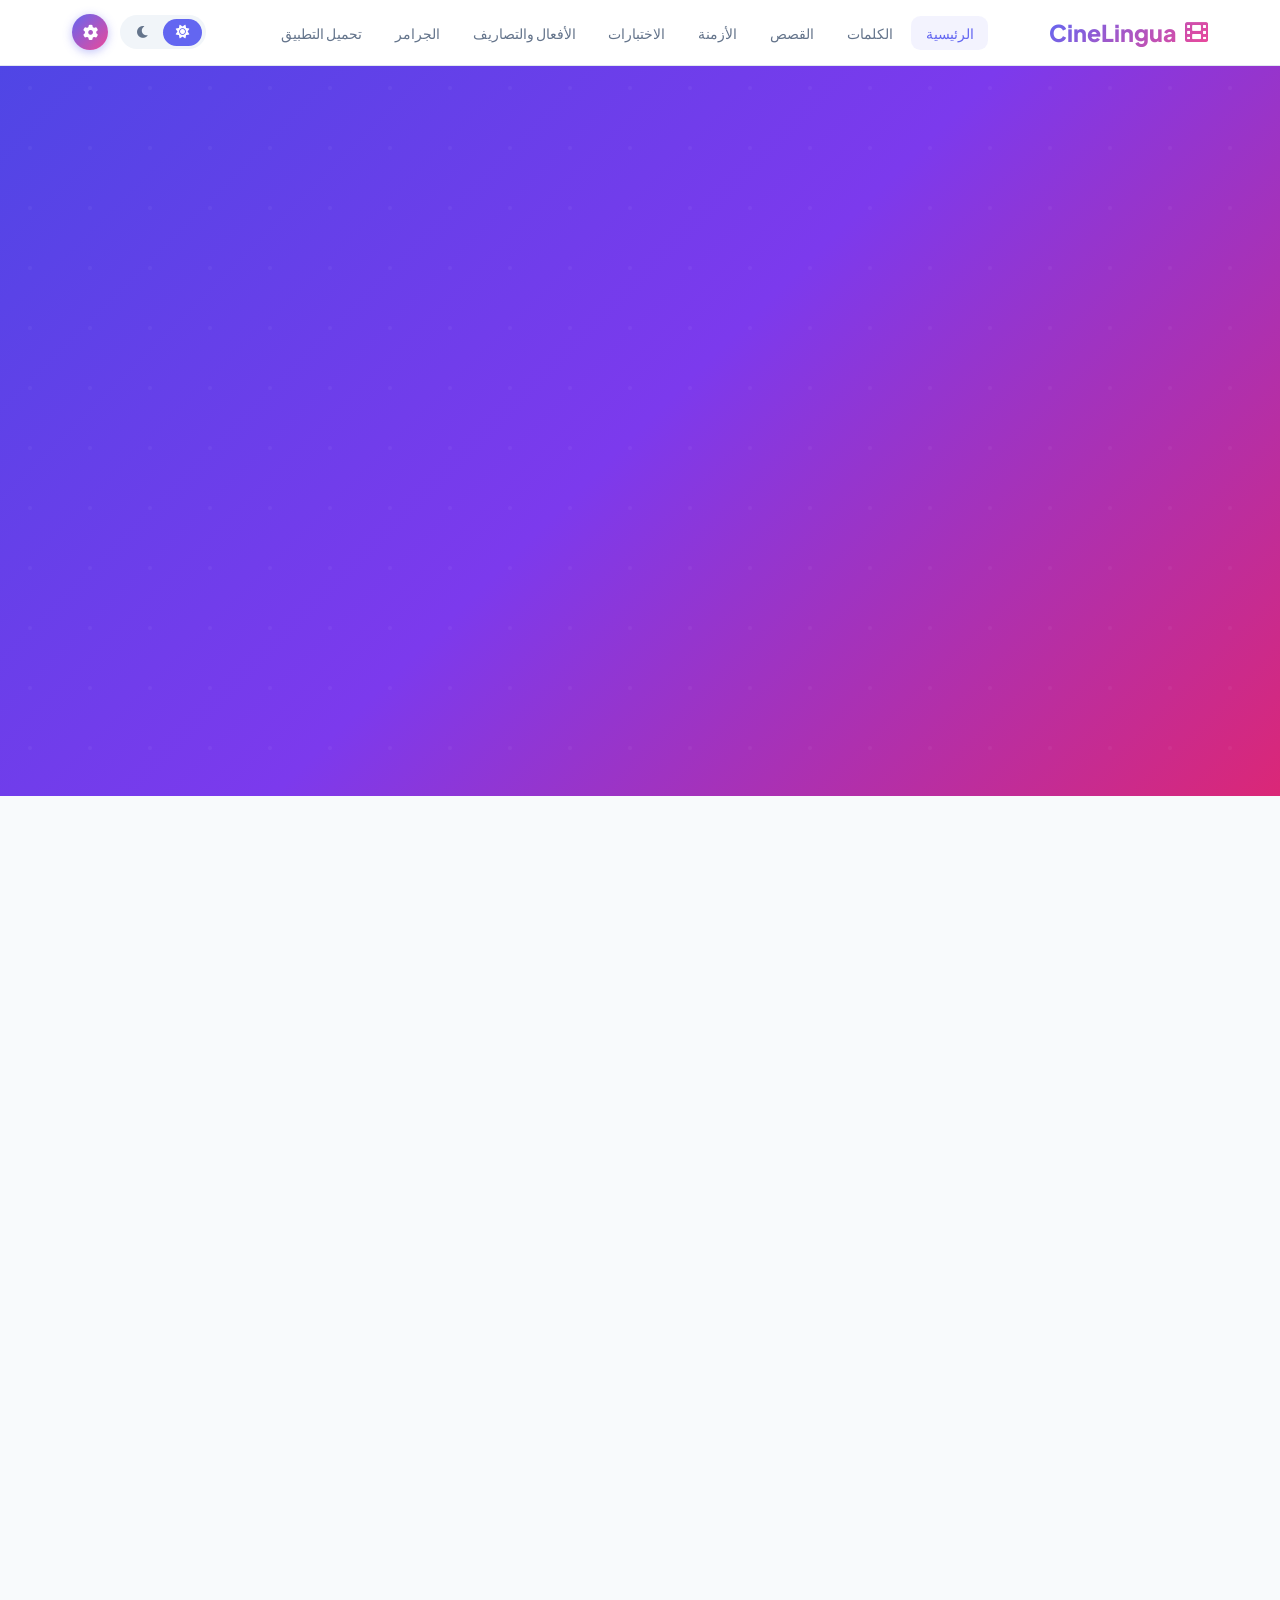
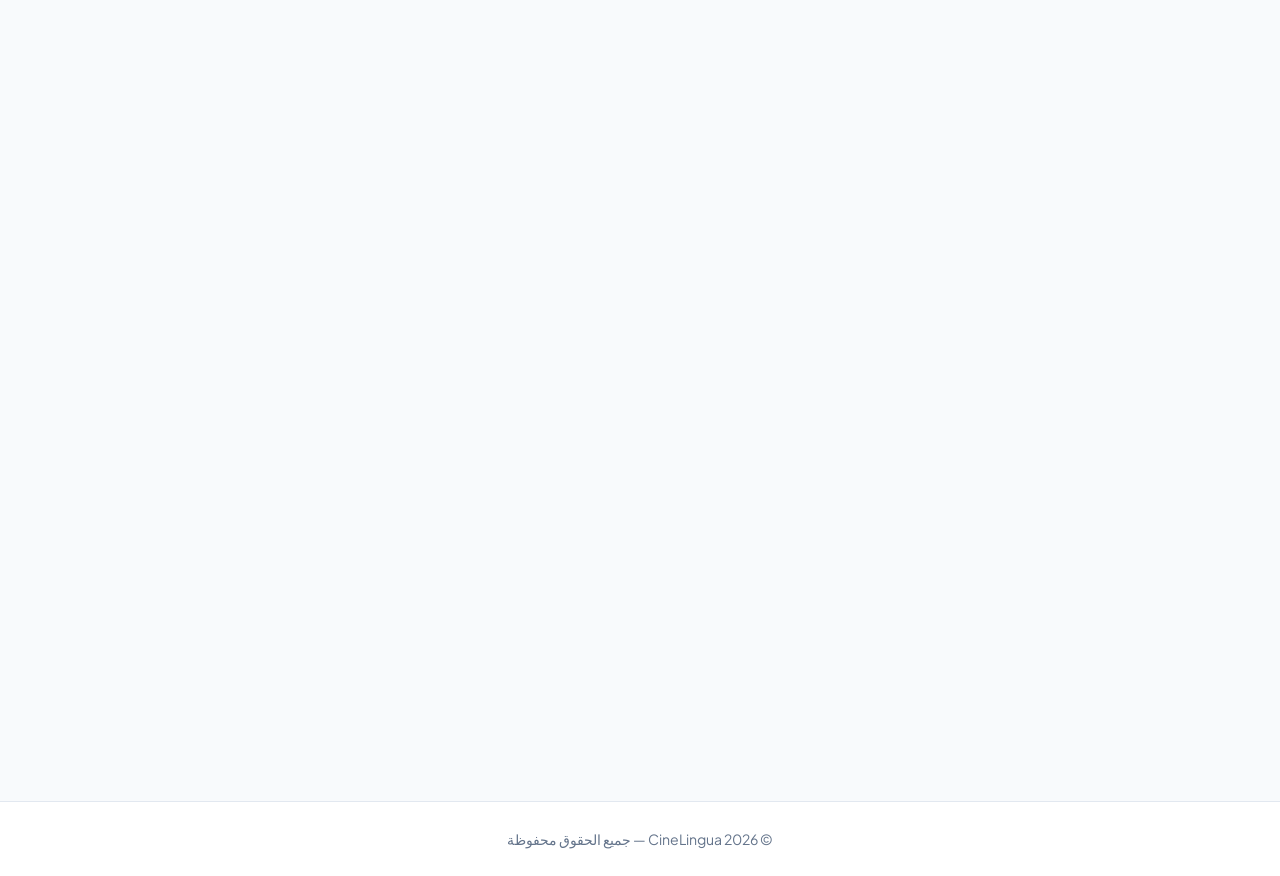
==== commit dd823644: "Update index.html" ====
--- a/index.html
+++ b/index.html
@@ -251,7 +251,7 @@
 
     <div class="notif-overlay" id="notifOverlay"></div>
     <div class="notif-prompt" id="notifPrompt">
-        <div class="notif-prompt-icon">🔔</div>
+        <div class="notif-prompt-icon"></div>
         <div class="notif-prompt-title" id="np-title">تفعيل الإشعارات</div>
         <div class="notif-prompt-sub" id="np-sub">سنذكّرك يومياً بجلسة تعلمك حتى تبني عادة منتظمة</div>
         <button class="notif-allow-btn" id="allowNotif"> السماح بالإشعارات</button>
@@ -340,6 +340,8 @@
                 <li><a href="stories.html" id="nav-stories">القصص</a></li>
                 <li><a href="tenses.html" id="nav-tenses">الأزمنة</a></li>
                 <li><a href="quiz.html" id="nav-quiz">الاختبارات</a></li>
+                <li><a href="verbs.html" id="nav-quiz">الأفعال والتصاريف</a></li>
+                <li><a href="grammar.html" id="nav-quiz">الجرامر</a></li>
                 <li><a href="download.html" id="nav-download">تحميل التطبيق</a></li>
             </ul>
             <div class="nav-right">
@@ -611,9 +613,12 @@
     let messaging = null;
     if (!firebase.apps.length) firebase.initializeApp(firebaseConfig);
 
-    function initFirebase() {
+    function initFirebase(swReg) {
         try {
             messaging = firebase.messaging();
+            if (swReg) {
+                messaging.useServiceWorker(swReg);
+            }
             messaging.onMessage(payload => {
                 const { title, body, image } = payload.notification;
                 navigator.serviceWorker.ready.then(reg => {
@@ -630,20 +635,23 @@
         } catch(e) {}
     }
 
+    let swRegistration = null;
+
     async function getAndSaveFCMToken() {
-        if (!messaging) { alert('❌ messaging = null'); return; }
+        if (!messaging) return;
         try {
-            if (Notification.permission !== 'granted') { alert('❌ permission = ' + Notification.permission); return; }
-            alert('⏳ جاري جلب التوكن...');
-            const token = await messaging.getToken({ vapidKey: VAPID_KEY });
-            if (!token) { alert('❌ token فارغ'); return; }
-            alert('✅ Token: ' + token.substring(0, 30) + '...\n⏳ جاري الحفظ في Firestore...');
+            if (Notification.permission !== 'granted') return;
+            
+            const reg = swRegistration || window.swRegistration || await navigator.serviceWorker.ready;
+            const token = await messaging.getToken({ vapidKey: VAPID_KEY, serviceWorkerRegistration: reg });
+            if (!token) return;
+            
             try {
                 const db = firebase.firestore();
                 await db.collection('fcmTokens').doc(token).set({ token, createdAt: firebase.firestore.FieldValue.serverTimestamp(), lastSeen: firebase.firestore.FieldValue.serverTimestamp(), userAgent: navigator.userAgent, platform: navigator.platform }, { merge: true });
-                alert('✅ تم الحفظ في Firestore!');
-            } catch(e) { alert('❌ خطأ Firestore: ' + e.message); }
-        } catch(e) { alert('❌ خطأ عام: ' + e.message); }
+                
+            } catch(e) {}
+        } catch(e) {}
     }
 
     AOS.init({ duration: 900, once: true, offset: 60 });
@@ -805,7 +813,8 @@
         }, 1500);
         if ('serviceWorker' in navigator) {
             navigator.serviceWorker.register('sw.js').then(reg => {
-                initFirebase();
+                swRegistration = reg;
+                initFirebase(reg);
                 setTimeout(() => { if (Notification.permission==='granted') { getAndSaveFCMToken(); registerBackgroundSync(); } }, 3000);
                 if (Notification.permission==='granted') scheduleReminders();
             }).catch(err => console.log('SW failed:', err));
@@ -851,4 +860,4 @@
     setLang(currentLang);
     </script>
 </body>
-</html>
+                    </html>
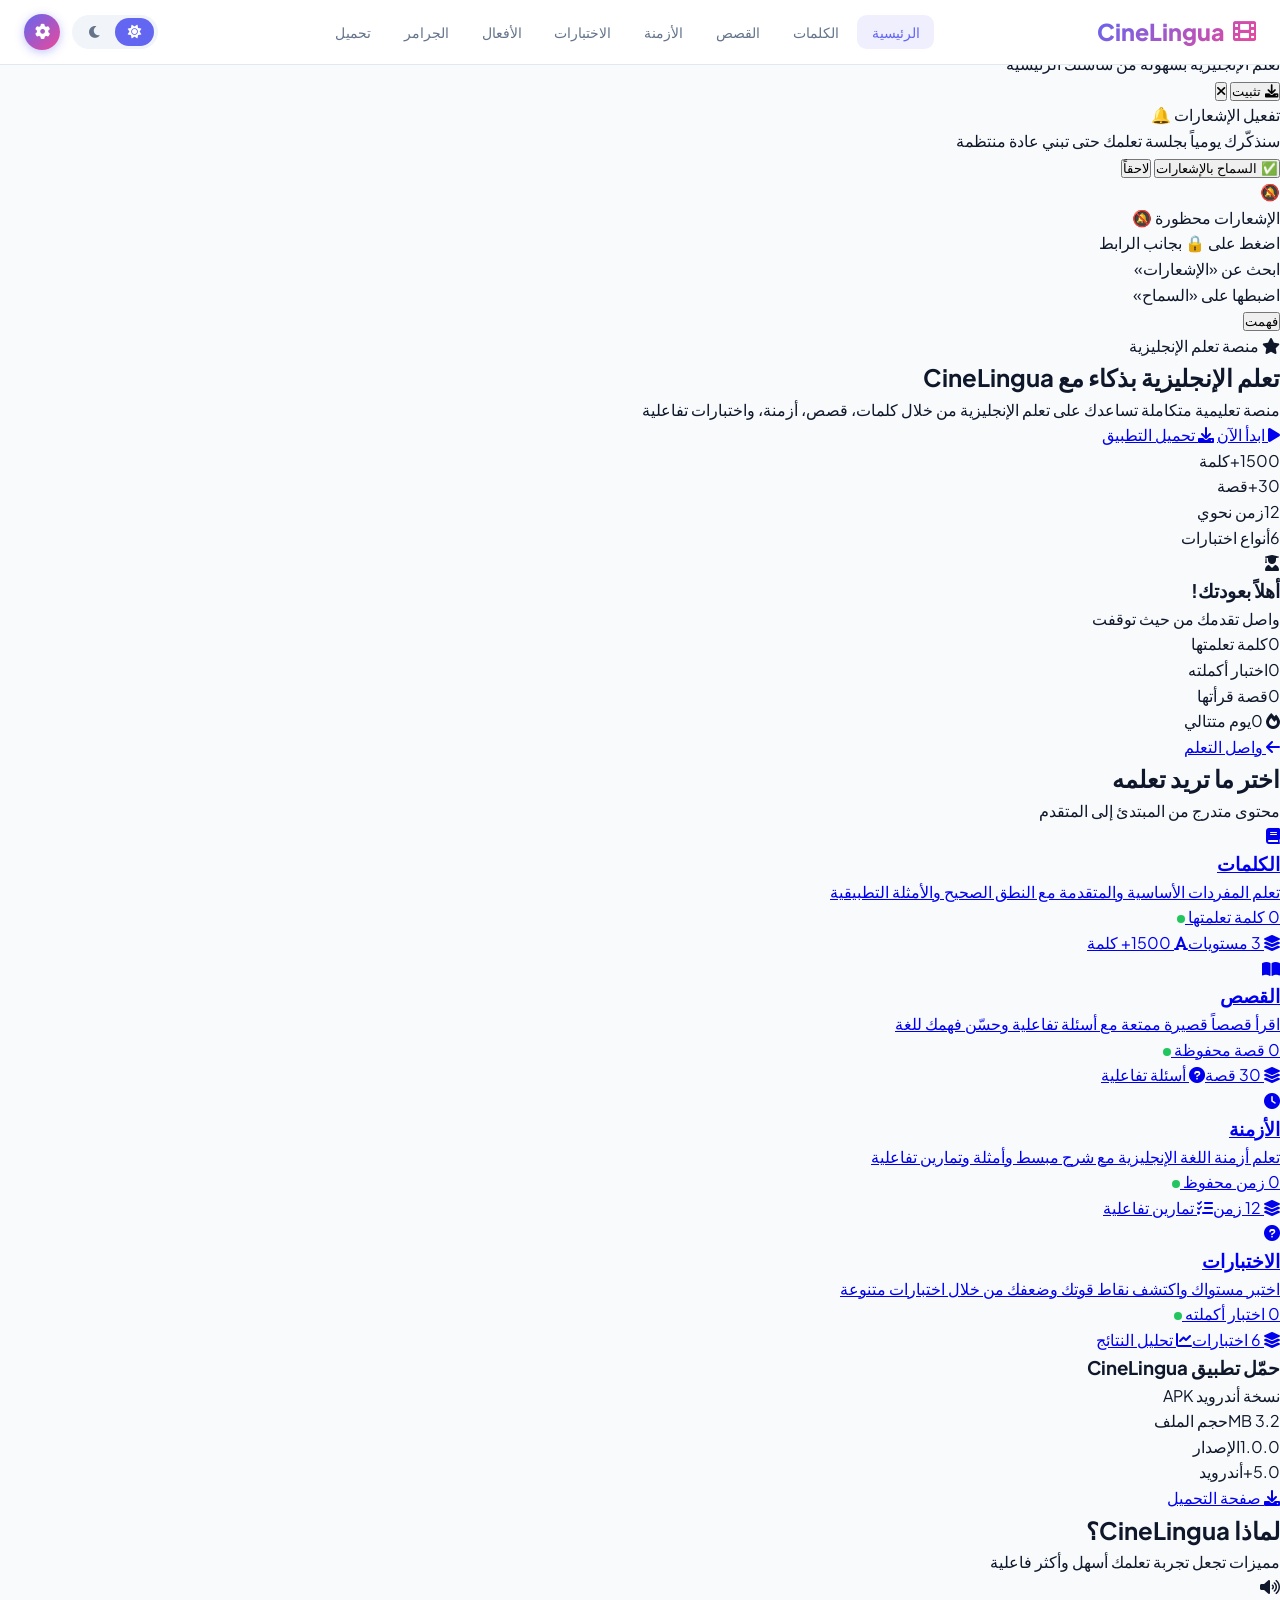
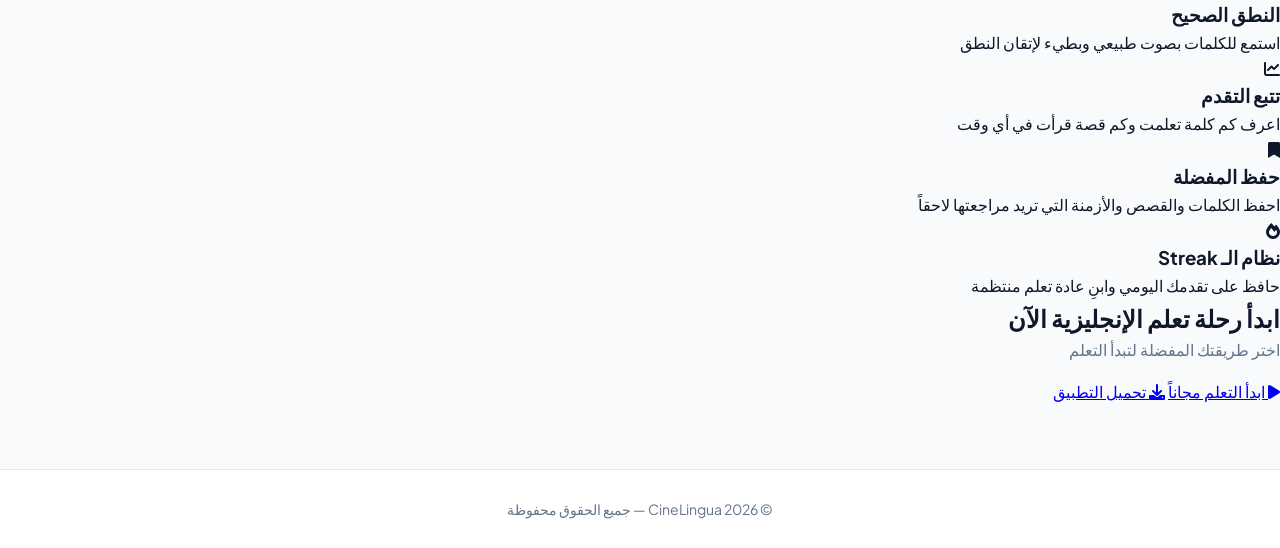
==== commit 330f38d4: "Merge pull request #3 from riad325r-maker/refactor/centralized-architecture-v3-14760555118781937491 " ====
--- a/index.html
+++ b/index.html
@@ -3,7 +3,7 @@
 <head>
     <meta charset="UTF-8">
     <meta name="viewport" content="width=device-width, initial-scale=1.0">
-    <title>CineLingua | تعلم الإنجليزية بذكاء</title>
+    <title data-i18n="siteName">CineLingua | تعلم الإنجليزية بذكاء</title>
     <link rel="manifest" href="manifest.json">
     <meta name="theme-color" content="#6366f1">
     <meta name="apple-mobile-web-app-capable" content="yes">
@@ -15,226 +15,11 @@
     <meta property="og:image" content="https://i.postimg.cc/J4xdc62M/20260305-233826.png">
     <meta property="og:url" content="https://riad325r-maker.github.io/cine-lingua.-/">
     <meta property="og:type" content="website">
+
     <link rel="stylesheet" href="https://cdnjs.cloudflare.com/ajax/libs/font-awesome/6.0.0/css/all.min.css">
     <link href="https://fonts.googleapis.com/css2?family=Plus+Jakarta+Sans:wght@300;400;500;600;700;800&display=swap" rel="stylesheet">
     <link href="https://unpkg.com/aos@2.3.1/dist/aos.css" rel="stylesheet">
-    <style>
-        * { margin: 0; padding: 0; box-sizing: border-box; }
-        :root {
-            --primary: #6366f1; --secondary: #ec4899;
-            --border: #e2e8f0; --shadow: 0 4px 6px -1px rgba(0,0,0,0.08);
-            --shadow-lg: 0 10px 25px -5px rgba(0,0,0,0.12);
-            --bg-primary: #f8fafc; --bg-card: #ffffff; --bg-secondary: #f1f5f9;
-            --text-primary: #0f172a; --text-secondary: #64748b;
-        }
-        [data-theme="dark"] {
-            --border: #334155; --bg-primary: #0f172a; --bg-card: #1e293b;
-            --bg-secondary: #334155; --text-primary: #f8fafc; --text-secondary: #cbd5e1;
-        }
-        body { background-color: var(--bg-primary); color: var(--text-primary); font-family: 'Plus Jakarta Sans', sans-serif; transition: background 0.3s, color 0.3s; }
-
-        /* ===== INSTALL BANNER ===== */
-        .install-banner { position: fixed; bottom: 20px; left: 20px; right: 20px; max-width: 400px; margin: 0 auto; background: var(--bg-card); border-radius: 1rem; padding: 1rem; box-shadow: var(--shadow-lg); border: 2px solid var(--primary); display: none; align-items: center; gap: 1rem; z-index: 2000; animation: slideUp 0.3s ease; direction: rtl; }
-        @keyframes slideUp { from { transform: translateY(100px); opacity: 0; } to { transform: translateY(0); opacity: 1; } }
-        .install-banner.show { display: flex; }
-        .install-icon { width: 48px; height: 48px; border-radius: 12px; display: flex; align-items: center; justify-content: center; flex-shrink: 0; overflow: hidden; background: white; padding: 4px; border: 2px solid var(--border); }
-        .install-icon img { width: 100%; height: 100%; object-fit: contain; border-radius: 8px; }
-        .install-content { flex-grow: 1; }
-        .install-content h4 { font-size: 1rem; margin-bottom: 0.25rem; color: var(--text-primary); }
-        .install-content p { font-size: 0.85rem; color: var(--text-secondary); }
-        .install-close { background: none; border: none; color: var(--text-secondary); cursor: pointer; font-size: 1.1rem; padding: 0.5rem; }
-        .install-btn { background: linear-gradient(135deg, var(--primary), var(--secondary)); color: white; border: none; padding: 0.5rem 1rem; border-radius: 2rem; font-weight: 600; font-size: 0.85rem; cursor: pointer; white-space: nowrap; margin-left: 0.5rem; font-family: inherit; }
-
-        /* ===== NOTIF ===== */
-        .notif-overlay { position: fixed; inset: 0; background: rgba(0,0,0,0.55); z-index: 9997; display: none; backdrop-filter: blur(2px); }
-        .notif-overlay.show { display: block; }
-        @keyframes popIn { from { transform: translate(-50%,-50%) scale(0.85); opacity:0; } to { transform: translate(-50%,-50%) scale(1); opacity:1; } }
-        .notif-prompt { position: fixed; top: 50%; left: 50%; transform: translate(-50%,-50%) scale(0.9); background: var(--bg-card); border-radius: 1.75rem; padding: 2.25rem 2rem; z-index: 9998; display: none; flex-direction: column; align-items: center; text-align: center; gap: 1.25rem; width: calc(100% - 3rem); max-width: 320px; box-shadow: 0 25px 60px rgba(0,0,0,0.25); direction: rtl; }
-        .notif-prompt.show { display: flex; animation: popIn 0.35s cubic-bezier(0.34,1.56,0.64,1) forwards; }
-        .notif-prompt-icon { font-size: 3.5rem; line-height: 1; }
-        .notif-prompt-title { font-size: 1.15rem; font-weight: 800; color: var(--text-primary); }
-        .notif-prompt-sub { font-size: 0.85rem; color: var(--text-secondary); line-height: 1.6; }
-        .notif-allow-btn { width: 100%; background: linear-gradient(135deg, var(--primary), var(--secondary)); color: white; border: none; padding: 0.9rem; border-radius: 2rem; font-weight: 700; cursor: pointer; font-size: 1rem; font-family: inherit; box-shadow: 0 4px 15px rgba(99,102,241,0.4); }
-        .notif-deny-btn { background: none; border: none; color: #94a3b8; cursor: pointer; font-size: 0.85rem; font-family: inherit; }
-        .notif-blocked { position: fixed; top: 50%; left: 50%; transform: translate(-50%,-50%) scale(0.9); background: var(--bg-card); border-radius: 1.75rem; padding: 2rem 1.75rem; z-index: 9998; display: none; flex-direction: column; align-items: center; text-align: center; gap: 1rem; width: calc(100% - 3rem); max-width: 320px; box-shadow: 0 25px 60px rgba(0,0,0,0.25); direction: rtl; }
-        .notif-blocked.show { display: flex; animation: popIn 0.35s cubic-bezier(0.34,1.56,0.64,1) forwards; }
-        .notif-blocked-icon { font-size: 3rem; }
-        .notif-blocked-title { font-size: 1.1rem; font-weight: 800; color: var(--text-primary); }
-        .notif-blocked-steps { background: var(--bg-secondary); border-radius: 1rem; padding: 1rem; text-align: right; width: 100%; font-size: 0.82rem; color: var(--text-secondary); line-height: 2; }
-        .notif-blocked-steps b { color: var(--text-primary); }
-        .notif-blocked-close { background: linear-gradient(135deg, var(--primary), var(--secondary)); color: white; border: none; padding: 0.8rem; border-radius: 2rem; font-weight: 700; cursor: pointer; font-size: 0.9rem; font-family: inherit; width: 100%; }
-
-        /* ===== NAVBAR ===== */
-        .navbar { background: var(--bg-card); box-shadow: 0 1px 0 var(--border); position: fixed; width: 100%; top: 0; z-index: 1000; }
-        .nav-container { max-width: 1200px; margin: 0 auto; padding: 0.9rem 2rem; display: flex; justify-content: space-between; align-items: center; }
-        .logo { display: flex; align-items: center; gap: 0.5rem; font-size: 1.45rem; font-weight: 800; background: linear-gradient(135deg, var(--primary), var(--secondary)); -webkit-background-clip: text; -webkit-text-fill-color: transparent; text-decoration: none; }
-        .nav-menu { display: flex; gap: 0.25rem; list-style: none; }
-        .nav-menu a { text-decoration: none; color: var(--text-secondary); font-weight: 500; padding: 0.5rem 0.9rem; border-radius: 0.6rem; transition: all 0.2s; font-size: 0.9rem; }
-        .nav-menu a:hover, .nav-menu a.active { color: var(--primary); background: rgba(99,102,241,0.08); }
-        .nav-right { display: flex; align-items: center; gap: 0.75rem; }
-        .theme-toggle { display: flex; background: var(--bg-secondary); padding: 0.2rem; border-radius: 2rem; }
-        .theme-btn { padding: 0.4rem 0.8rem; border: none; background: transparent; border-radius: 2rem; cursor: pointer; color: var(--text-secondary); transition: all 0.2s; font-size: 0.85rem; }
-        .theme-btn.active { background: var(--primary); color: white; }
-        .menu-toggle { background: none; border: none; font-size: 1.5rem; color: var(--primary); cursor: pointer; display: none; }
-        @media (max-width: 768px) {
-            .menu-toggle { display: block; }
-            .nav-menu { display: none; position: absolute; top: 100%; right: 0; left: 0; background: var(--bg-card); flex-direction: column; padding: 0.75rem; gap: 0.2rem; box-shadow: 0 10px 25px rgba(0,0,0,0.1); border-bottom: 1px solid var(--border); }
-            .nav-menu.show { display: flex; }
-            .nav-menu a { padding: 0.75rem 1rem; display: block; }
-        }
-
-        /* ===== SETTINGS BUTTON ===== */
-        .settings-btn {
-            width: 36px; height: 36px; border-radius: 50%;
-            background: linear-gradient(135deg, var(--primary), var(--secondary));
-            border: none; color: white; cursor: pointer;
-            display: flex; align-items: center; justify-content: center;
-            font-size: 0.95rem; transition: all 0.3s cubic-bezier(0.34,1.56,0.64,1);
-            box-shadow: 0 2px 10px rgba(99,102,241,0.4); flex-shrink: 0;
-        }
-        .settings-btn:hover { transform: rotate(90deg) scale(1.1); box-shadow: 0 4px 18px rgba(99,102,241,0.55); }
-
-        /* ===== SETTINGS PANEL ===== */
-        .settings-overlay { position: fixed; inset: 0; background: rgba(0,0,0,0.45); z-index: 9990; display: none; backdrop-filter: blur(4px); }
-        .settings-overlay.show { display: block; }
-        .settings-panel { position: fixed; top: 0; right: 0; z-index: 9991; width: 300px; max-width: 92vw; height: 100vh; background: var(--bg-card); display: flex; flex-direction: column; transform: translateX(110%); transition: transform 0.35s cubic-bezier(0.4,0,0.2,1); overflow: hidden; }
-        .settings-panel.show { transform: translateX(0); }
-        .settings-header { padding: 1.4rem 1.5rem; background: linear-gradient(135deg, var(--primary), var(--secondary)); color: white; display: flex; align-items: center; justify-content: space-between; flex-shrink: 0; }
-        .settings-header-left { display: flex; align-items: center; gap: 0.85rem; }
-        .settings-header-icon { width: 40px; height: 40px; border-radius: 0.65rem; background: rgba(255,255,255,0.2); display: flex; align-items: center; justify-content: center; font-size: 1.1rem; }
-        .settings-header-title { font-size: 1.05rem; font-weight: 800; }
-        .settings-header-sub { font-size: 0.72rem; opacity: 0.75; margin-top: 1px; }
-        .settings-close { width: 30px; height: 30px; border-radius: 50%; background: rgba(255,255,255,0.2); border: none; color: white; cursor: pointer; display: flex; align-items: center; justify-content: center; font-size: 0.85rem; transition: all 0.2s; }
-        .settings-close:hover { background: rgba(255,255,255,0.35); transform: rotate(90deg); }
-        .settings-body { flex: 1; overflow-y: auto; padding: 1.25rem; display: flex; flex-direction: column; gap: 1.4rem; }
-        .settings-section { display: flex; flex-direction: column; gap: 0.65rem; }
-        .settings-section-title { display: flex; align-items: center; gap: 0.5rem; font-size: 0.72rem; font-weight: 700; text-transform: uppercase; letter-spacing: 0.07em; color: var(--text-secondary); }
-        .settings-section-title i { color: var(--primary); }
-
-        /* Theme row */
-        .settings-theme-row { display: grid; grid-template-columns: 1fr 1fr; gap: 0.65rem; }
-        .settings-theme-btn { display: flex; flex-direction: column; align-items: center; gap: 0.5rem; padding: 0.85rem 0.5rem; border-radius: 0.9rem; border: 2px solid var(--border); background: var(--bg-secondary); cursor: pointer; font-size: 0.82rem; font-weight: 600; color: var(--text-secondary); font-family: inherit; position: relative; transition: all 0.2s; }
-        .settings-theme-btn:hover { border-color: rgba(99,102,241,0.4); color: var(--primary); }
-        .settings-theme-btn.active { border-color: var(--primary); background: rgba(99,102,241,0.08); color: var(--primary); }
-        .settings-theme-btn.active::after { content: '✓'; position: absolute; top: 6px; left: 8px; font-size: 0.65rem; font-weight: 800; width: 16px; height: 16px; background: var(--primary); color: white; border-radius: 50%; display: flex; align-items: center; justify-content: center; line-height: 16px; text-align: center; }
-        .theme-preview { width: 100%; height: 48px; border-radius: 0.5rem; overflow: hidden; display: flex; flex-direction: column; gap: 3px; padding: 5px; border: 1px solid rgba(0,0,0,0.07); }
-        .theme-preview.light { background: #f8fafc; }
-        .theme-preview.dark { background: #0f172a; }
-        .theme-preview .p-bar { height: 6px; border-radius: 3px; background: linear-gradient(90deg,#6366f1,#ec4899); }
-        .theme-preview .p-card { height: 7px; border-radius: 3px; }
-        .theme-preview.light .p-card { background: white; border: 1px solid #e2e8f0; }
-        .theme-preview.dark .p-card { background: #1e293b; border: 1px solid #334155; }
-        .theme-preview .p-card.short { width: 65%; }
-
-        /* Lang row */
-        .settings-lang-row { display: flex; flex-direction: column; gap: 0.5rem; }
-        .settings-lang-btn { display: flex; align-items: center; gap: 0.85rem; padding: 0.9rem 1rem; border-radius: 0.85rem; border: 2px solid var(--border); background: var(--bg-secondary); cursor: pointer; font-family: inherit; width: 100%; color: var(--text-primary); transition: all 0.2s; }
-        .settings-lang-btn:hover { border-color: rgba(99,102,241,0.4); }
-        .settings-lang-btn.active { border-color: var(--primary); background: rgba(99,102,241,0.08); }
-        .lang-flag { font-size: 1.4rem; flex-shrink: 0; }
-        .lang-info { display: flex; flex-direction: column; flex: 1; gap: 1px; }
-        .lang-name { font-size: 0.9rem; font-weight: 700; }
-        .lang-sub { font-size: 0.72rem; color: var(--text-secondary); }
-        .lang-check { color: var(--primary); font-size: 0.85rem; opacity: 0; transition: opacity 0.2s; }
-        .settings-lang-btn.active .lang-check { opacity: 1; }
-
-        /* Notif card */
-        .settings-notif-card { background: var(--bg-secondary); border: 1.5px solid var(--border); border-radius: 0.9rem; overflow: hidden; }
-        .settings-notif-top { display: flex; align-items: center; justify-content: space-between; padding: 0.85rem 1rem; border-bottom: 1px solid var(--border); }
-        .settings-notif-label { font-size: 0.88rem; font-weight: 600; color: var(--text-primary); }
-        .notif-badge { font-size: 0.72rem; font-weight: 700; padding: 0.25rem 0.65rem; border-radius: 2rem; }
-        .notif-badge.granted { background: rgba(34,197,94,0.12); color: #16a34a; }
-        .notif-badge.denied { background: rgba(239,68,68,0.12); color: #dc2626; }
-        .notif-badge.default { background: rgba(99,102,241,0.12); color: var(--primary); }
-        .notif-action-btn { width: 100%; padding: 0.85rem 1rem; border: none; background: linear-gradient(135deg, var(--primary), var(--secondary)); color: white; font-weight: 700; font-size: 0.88rem; cursor: pointer; font-family: inherit; display: flex; align-items: center; justify-content: center; gap: 0.5rem; transition: opacity 0.2s; }
-        .notif-action-btn:disabled { opacity: 0.5; cursor: not-allowed; background: var(--bg-secondary); color: var(--text-secondary); }
-
-        .settings-footer { padding: 1rem 1.5rem; border-top: 1px solid var(--border); text-align: center; font-size: 0.75rem; color: var(--text-secondary); flex-shrink: 0; }
-
-        /* ===== HERO ===== */
-        .hero { min-height: 82vh; display: flex; align-items: center; justify-content: center; text-align: center; background: linear-gradient(135deg, #4f46e5 0%, #7c3aed 50%, #db2777 100%); color: white; margin-top: 58px; padding: 4rem 2rem; position: relative; overflow: hidden; }
-        .hero::before { content: ''; position: absolute; inset: 0; background: url("data:image/svg+xml,%3Csvg width='60' height='60' viewBox='0 0 60 60' xmlns='http://www.w3.org/2000/svg'%3E%3Cg fill='none' fill-rule='evenodd'%3E%3Cg fill='%23ffffff' fill-opacity='0.04'%3E%3Ccircle cx='30' cy='30' r='2'/%3E%3C/g%3E%3C/g%3E%3C/svg%3E"); pointer-events: none; }
-        .hero-content { position: relative; z-index: 1; max-width: 700px; }
-        .hero-label { display: inline-flex; align-items: center; gap: 0.5rem; background: rgba(255,255,255,0.15); border: 1px solid rgba(255,255,255,0.25); color: white; padding: 0.4rem 1rem; border-radius: 100px; font-size: 0.82rem; font-weight: 600; margin-bottom: 1.5rem; backdrop-filter: blur(10px); }
-        .hero h1 { font-size: clamp(2rem, 5vw, 3.5rem); font-weight: 800; margin-bottom: 1rem; line-height: 1.2; }
-        .hero p { font-size: 1.1rem; max-width: 560px; margin: 0 auto 2rem; opacity: 0.88; line-height: 1.7; }
-        .hero-buttons { display: flex; gap: 0.85rem; justify-content: center; margin-bottom: 3rem; flex-wrap: wrap; }
-        .btn { padding: 0.75rem 1.8rem; border-radius: 3rem; text-decoration: none; font-weight: 700; transition: all 0.3s; display: inline-flex; align-items: center; gap: 0.5rem; font-size: 0.95rem; font-family: inherit; }
-        .btn-primary { background: white; color: var(--primary); border: 2px solid white; }
-        .btn-outline { border: 2px solid rgba(255,255,255,0.6); color: white; background: transparent; }
-        .btn-outline:hover { background: rgba(255,255,255,0.15); }
-        .hero-stats { display: flex; gap: 2rem; justify-content: center; flex-wrap: wrap; }
-        .hero-stat .stat-number { font-size: 2rem; font-weight: 800; display: block; line-height: 1; }
-        .hero-stat .stat-label { font-size: 0.85rem; opacity: 0.8; margin-top: 0.2rem; }
-
-        /* ===== PROGRESS BANNER ===== */
-        .progress-banner { max-width: 1200px; margin: 2rem auto 0; padding: 0 2rem; display: none; }
-        .progress-banner.show { display: block; }
-        .progress-card { background: linear-gradient(135deg, var(--primary), #7c3aed); border-radius: 1.25rem; padding: 1.5rem 2rem; color: white; display: flex; align-items: center; justify-content: space-between; flex-wrap: wrap; gap: 1rem; }
-        .progress-card-left { display: flex; align-items: center; gap: 1rem; }
-        .progress-avatar { width: 52px; height: 52px; border-radius: 50%; background: rgba(255,255,255,0.2); border: 2px solid rgba(255,255,255,0.35); display: flex; align-items: center; justify-content: center; font-size: 1.4rem; }
-        .progress-greeting h3 { font-size: 1.1rem; font-weight: 700; margin-bottom: 0.2rem; }
-        .progress-greeting p { font-size: 0.85rem; opacity: 0.85; }
-        .progress-stats { display: flex; gap: 1.5rem; flex-wrap: wrap; }
-        .progress-stat { text-align: center; }
-        .progress-stat .p-val { font-size: 1.6rem; font-weight: 800; display: block; line-height: 1; }
-        .progress-stat .p-lbl { font-size: 0.75rem; opacity: 0.8; }
-        .progress-divider { width: 1px; height: 40px; background: rgba(255,255,255,0.2); }
-        .progress-cta { background: white; color: var(--primary); border: none; padding: 0.65rem 1.4rem; border-radius: 2rem; font-weight: 700; font-family: inherit; font-size: 0.88rem; transition: all 0.2s; text-decoration: none; display: inline-flex; align-items: center; gap: 0.4rem; white-space: nowrap; }
-
-        /* ===== MENU SECTION ===== */
-        .menu-section { max-width: 1200px; margin: 4rem auto; padding: 0 2rem; }
-        .section-header { text-align: center; margin-bottom: 2.5rem; }
-        .section-header h2 { font-size: 2.2rem; font-weight: 800; margin-bottom: 0.5rem; background: linear-gradient(135deg, var(--primary), var(--secondary)); -webkit-background-clip: text; -webkit-text-fill-color: transparent; }
-        .section-header p { color: var(--text-secondary); font-size: 1rem; }
-        .menu-grid { display: grid; grid-template-columns: repeat(auto-fit, minmax(260px, 1fr)); gap: 1.5rem; }
-        .menu-card { background: var(--bg-card); border-radius: 1.4rem; padding: 2rem 1.5rem; text-align: center; box-shadow: var(--shadow); transition: all 0.3s; border: 2px solid transparent; text-decoration: none; color: inherit; display: flex; flex-direction: column; position: relative; overflow: hidden; }
-        .menu-card::after { content: ''; position: absolute; bottom: 0; left: 0; right: 0; height: 3px; background: linear-gradient(90deg, var(--primary), var(--secondary)); transform: scaleX(0); transition: transform 0.3s ease; }
-        .menu-card:hover { transform: translateY(-8px); border-color: rgba(99,102,241,0.25); box-shadow: var(--shadow-lg); }
-        .menu-card:hover::after { transform: scaleX(1); }
-        .menu-icon { width: 80px; height: 80px; border-radius: 50%; background: linear-gradient(135deg, var(--primary), var(--secondary)); display: flex; align-items: center; justify-content: center; margin: 0 auto 1.1rem; font-size: 2rem; color: white; box-shadow: 0 8px 20px rgba(99,102,241,0.3); }
-        .menu-card h3 { font-size: 1.6rem; font-weight: 800; margin-bottom: 0.5rem; color: var(--primary); }
-        .menu-card p { color: var(--text-secondary); margin-bottom: 1.2rem; line-height: 1.6; font-size: 0.95rem; flex-grow: 1; }
-        .card-progress { margin-bottom: 1rem; }
-        .card-progress-bar { height: 5px; background: var(--bg-secondary); border-radius: 100px; overflow: hidden; margin-bottom: 0.35rem; }
-        .card-progress-fill { height: 100%; border-radius: 100px; background: linear-gradient(90deg, var(--primary), var(--secondary)); transition: width 0.8s ease; }
-        .card-progress-label { font-size: 0.75rem; color: var(--text-secondary); text-align: right; }
-        .menu-stats { display: flex; justify-content: center; gap: 1rem; padding-top: 1rem; border-top: 1px solid var(--border); flex-wrap: wrap; }
-        .menu-stats span { display: flex; align-items: center; gap: 0.4rem; color: var(--text-secondary); font-size: 0.85rem; }
-        .menu-stats i { color: var(--primary); font-size: 0.85rem; }
-
-        /* ===== DOWNLOAD BANNER ===== */
-        .download-banner { max-width: 1200px; margin: 3rem auto; padding: 0 2rem; }
-        .download-banner-card { background: linear-gradient(135deg, var(--primary), var(--secondary)); border-radius: 2rem; padding: 2.5rem; color: white; display: flex; align-items: center; justify-content: space-between; flex-wrap: wrap; gap: 2rem; box-shadow: var(--shadow-lg); }
-        .download-banner-content { flex: 1; min-width: 250px; }
-        .download-banner-content h3 { font-size: 1.8rem; font-weight: 800; margin-bottom: 0.5rem; }
-        .download-banner-content p { opacity: 0.9; margin-bottom: 1rem; }
-        .download-banner-stats { display: flex; gap: 2rem; flex-wrap: wrap; }
-        .download-banner-stat .stat { font-size: 1.5rem; font-weight: 800; display: block; }
-        .download-banner-stat .label { font-size: 0.8rem; opacity: 0.8; }
-        .download-banner-btn { background: white; color: var(--primary); padding: 1rem 2.5rem; border-radius: 100px; text-decoration: none; font-weight: 700; font-size: 1.1rem; display: inline-flex; align-items: center; gap: 0.8rem; transition: all 0.3s; }
-
-        /* ===== FEATURES ===== */
-        .features-section { max-width: 1200px; margin: 4rem auto; padding: 0 2rem; }
-        .features-grid { display: grid; grid-template-columns: repeat(auto-fit, minmax(230px, 1fr)); gap: 1.25rem; }
-        .feature-card { background: var(--bg-card); padding: 1.75rem; border-radius: 1.2rem; text-align: center; box-shadow: var(--shadow); transition: all 0.3s; border: 1px solid var(--border); }
-        .feature-card:hover { transform: translateY(-4px); box-shadow: var(--shadow-lg); }
-        .feature-icon { width: 56px; height: 56px; border-radius: 14px; background: rgba(99,102,241,0.1); display: flex; align-items: center; justify-content: center; margin: 0 auto 1rem; font-size: 1.4rem; color: var(--primary); }
-        .feature-card h3 { font-size: 1.05rem; font-weight: 700; margin-bottom: 0.4rem; }
-        .feature-card p { color: var(--text-secondary); font-size: 0.88rem; line-height: 1.6; }
-
-        /* ===== CTA ===== */
-        .cta-section { max-width: 1200px; margin: 4rem auto; padding: 0 2rem; text-align: center; }
-        .cta-card { background: var(--bg-card); border-radius: 2rem; padding: 3rem; border: 2px solid var(--border); }
-        .cta-card h2 { font-size: 2rem; margin-bottom: 1rem; background: linear-gradient(135deg, var(--primary), var(--secondary)); -webkit-background-clip: text; -webkit-text-fill-color: transparent; }
-        .cta-buttons { display: flex; gap: 1rem; justify-content: center; flex-wrap: wrap; margin-top: 2rem; }
-        .cta-btn { padding: 1rem 2rem; border-radius: 100px; text-decoration: none; font-weight: 600; display: inline-flex; align-items: center; gap: 0.5rem; transition: all 0.3s; }
-        .cta-btn-primary { background: linear-gradient(135deg, var(--primary), var(--secondary)); color: white; }
-        .cta-btn-secondary { background: var(--bg-secondary); color: var(--text-primary); border: 2px solid var(--border); }
-        .footer { background: var(--bg-card); border-top: 1px solid var(--border); text-align: center; padding: 1.75rem 2rem; margin-top: 4rem; color: var(--text-secondary); font-size: 0.88rem; }
-        @keyframes pulse-dot { 0%,100%{opacity:1;transform:scale(1)} 50%{opacity:.5;transform:scale(1.3)} }
-        .live-dot { width:8px;height:8px;border-radius:50%;background:#22c55e;display:inline-block;animation:pulse-dot 1.8s ease-in-out infinite;margin-left:4px;vertical-align:middle; }
-    </style>
+    <link rel="stylesheet" href="style.css">
 </head>
 <body>
 
@@ -242,133 +27,47 @@
     <div class="install-banner" id="installBanner">
         <div class="install-icon"><img src="https://i.postimg.cc/J4xdc62M/20260305-233826.png" alt="CineLingua"></div>
         <div class="install-content">
-            <h4 id="ib-title">ثبّت تطبيق CineLingua</h4>
-            <p id="ib-desc">تعلم الإنجليزية بسهولة من شاشتك الرئيسية</p>
-        </div>
-        <button class="install-btn" id="installBtn"><i class="fas fa-download"></i> <span id="ib-btn">تثبيت</span></button>
+            <h4 id="ib-title" data-i18n="ib-title">ثبّت تطبيق CineLingua</h4>
+            <p id="ib-desc" data-i18n="ib-desc">تعلم الإنجليزية بسهولة من شاشتك الرئيسية</p>
+        </div>
+        <button class="install-btn" id="installBtn"><i class="fas fa-download"></i> <span id="ib-btn" data-i18n="ib-btn">تثبيت</span></button>
         <button class="install-close" id="installClose"><i class="fas fa-times"></i></button>
     </div>
 
     <div class="notif-overlay" id="notifOverlay"></div>
     <div class="notif-prompt" id="notifPrompt">
         <div class="notif-prompt-icon"></div>
-        <div class="notif-prompt-title" id="np-title">تفعيل الإشعارات</div>
-        <div class="notif-prompt-sub" id="np-sub">سنذكّرك يومياً بجلسة تعلمك حتى تبني عادة منتظمة</div>
-        <button class="notif-allow-btn" id="allowNotif"> السماح بالإشعارات</button>
-        <button class="notif-deny-btn" id="denyNotif">لاحقاً</button>
+        <div class="notif-prompt-title" id="np-title" data-i18n="np-title">تفعيل الإشعارات</div>
+        <div class="notif-prompt-sub" id="np-sub" data-i18n="np-sub">سنذكّرك يومياً بجلسة تعلمك حتى تبني عادة منتظمة</div>
+        <button class="notif-allow-btn" id="allowNotif" data-i18n="allowNotif"> السماح بالإشعارات</button>
+        <button class="notif-deny-btn" id="denyNotif" data-i18n="denyNotif">لاحقاً</button>
     </div>
     <div class="notif-blocked" id="notifBlocked">
         <div class="notif-blocked-icon">🔕</div>
-        <div class="notif-blocked-title" id="nb-title">الإشعارات محظورة</div>
-        <div class="notif-blocked-steps" id="nb-steps">
+        <div class="notif-blocked-title" id="nb-title" data-i18n="nb-title">الإشعارات محظورة</div>
+        <div class="notif-blocked-steps" id="nb-steps" data-i18n="nb-steps">
             اضغط على 🔒 بجانب الرابط<br>
             ابحث عن «الإشعارات»<br>
             اضبطها على «السماح»
         </div>
-        <button class="notif-blocked-close" id="notifBlockedClose">فهمت</button>
-    </div>
-
-    <!-- SETTINGS PANEL -->
-    <div class="settings-overlay" id="settingsOverlay" onclick="closeSettings()"></div>
-    <div class="settings-panel" id="settingsPanel">
-        <div class="settings-header">
-            <div class="settings-header-left">
-                <div class="settings-header-icon"><i class="fas fa-sliders-h"></i></div>
-                <div>
-                    <div class="settings-header-title" id="s-title">الإعدادات</div>
-                    <div class="settings-header-sub">CineLingua</div>
-                </div>
-            </div>
-            <button class="settings-close" onclick="closeSettings()"><i class="fas fa-times"></i></button>
-        </div>
-        <div class="settings-body">
-            <!-- Appearance -->
-            <div class="settings-section">
-                <div class="settings-section-title"><i class="fas fa-palette"></i> <span id="s-appearance">المظهر</span></div>
-                <div class="settings-theme-row">
-                    <button class="settings-theme-btn" id="btn-light" onclick="setTheme('light')">
-                        <div class="theme-preview light"><div class="p-bar"></div><div class="p-card"></div><div class="p-card short"></div></div>
-                        <i class="fas fa-sun"></i> <span id="s-light">فاتح</span>
-                    </button>
-                    <button class="settings-theme-btn" id="btn-dark" onclick="setTheme('dark')">
-                        <div class="theme-preview dark"><div class="p-bar"></div><div class="p-card"></div><div class="p-card short"></div></div>
-                        <i class="fas fa-moon"></i> <span id="s-dark">داكن</span>
-                    </button>
-                </div>
-            </div>
-            <!-- Language -->
-            <div class="settings-section">
-                <div class="settings-section-title"><i class="fas fa-globe"></i> <span id="s-lang">اللغة</span></div>
-                <div class="settings-lang-row">
-                    <button class="settings-lang-btn" id="lang-ar" onclick="setLang('ar')">
-                        <span class="lang-flag"></span>
-                        <div class="lang-info"><span class="lang-name">العربية</span><span class="lang-sub">Arabic</span></div>
-                        <i class="fas fa-check lang-check"></i>
-                    </button>
-                    <button class="settings-lang-btn" id="lang-en" onclick="setLang('en')">
-                        <span class="lang-flag"></span>
-                        <div class="lang-info"><span class="lang-name">English</span><span class="lang-sub">الإنجليزية</span></div>
-                        <i class="fas fa-check lang-check"></i>
-                    </button>
-                </div>
-            </div>
-            <!-- Notifications -->
-            <div class="settings-section">
-                <div class="settings-section-title"><i class="fas fa-bell"></i> <span id="s-notif">الإشعارات</span></div>
-                <div class="settings-notif-card">
-                    <div class="settings-notif-top">
-                        <span class="settings-notif-label" id="s-notif-status">حالة الإشعارات</span>
-                        <span class="notif-badge default" id="notifBadge">غير محددة</span>
-                    </div>
-                    <button class="notif-action-btn" id="notifActionBtn" onclick="requestNotifSettings()">
-                        <i class="fas fa-bell"></i> <span id="s-notif-btn">تفعيل الإشعارات</span>
-                    </button>
-                </div>
-            </div>
-        </div>
-        <div class="settings-footer">CineLingua • v2.0</div>
-    </div>
-
-    <!-- NAVBAR -->
-    <nav class="navbar">
-        <div class="nav-container">
-            <a class="logo" href="index.html"><i class="fas fa-film"></i> CineLingua</a>
-            <button class="menu-toggle" onclick="toggleMenu()"><i class="fas fa-bars"></i></button>
-            <ul class="nav-menu" id="navMenu">
-                <li><a href="index.html" class="active" id="nav-home">الرئيسية</a></li>
-                <li><a href="lessons.html" id="nav-lessons">الكلمات</a></li>
-                <li><a href="stories.html" id="nav-stories">القصص</a></li>
-                <li><a href="tenses.html" id="nav-tenses">الأزمنة</a></li>
-                <li><a href="quiz.html" id="nav-quiz">الاختبارات</a></li>
-                <li><a href="verbs.html" id="nav-quiz">الأفعال والتصاريف</a></li>
-                <li><a href="grammar.html" id="nav-quiz">الجرامر</a></li>
-                <li><a href="download.html" id="nav-download">تحميل التطبيق</a></li>
-            </ul>
-            <div class="nav-right">
-                <div class="theme-toggle">
-                    <button class="theme-btn active" onclick="setTheme('light')"><i class="fas fa-sun"></i></button>
-                    <button class="theme-btn" onclick="setTheme('dark')"><i class="fas fa-moon"></i></button>
-                </div>
-                <button class="settings-btn" onclick="openSettings()"><i class="fas fa-cog"></i></button>
-            </div>
-        </div>
-    </nav>
+        <button class="notif-blocked-close" id="notifBlockedClose" data-i18n="notifBlockedClose">فهمت</button>
+    </div>
 
     <!-- HERO -->
     <section class="hero">
         <div class="hero-content" data-aos="fade-up">
-            <div class="hero-label"><i class="fas fa-star"></i> <span id="hero-label">منصة تعلم الإنجليزية</span></div>
-            <h1 id="hero-title">تعلم الإنجليزية بذكاء مع CineLingua</h1>
-            <p id="hero-desc">منصة تعليمية متكاملة تساعدك على تعلم الإنجليزية من خلال كلمات، قصص، أزمنة، واختبارات تفاعلية</p>
+            <div class="hero-label"><i class="fas fa-star"></i> <span id="hero-label" data-i18n="hero-label">منصة تعلم الإنجليزية</span></div>
+            <h1 id="hero-title" data-i18n="hero-title">تعلم الإنجليزية بذكاء مع CineLingua</h1>
+            <p id="hero-desc" data-i18n="hero-desc">منصة تعليمية متكاملة تساعدك على تعلم الإنجليزية من خلال كلمات، قصص، أزمنة، واختبارات تفاعلية</p>
             <div class="hero-buttons">
-                <a href="#menu" class="btn btn-primary"><i class="fas fa-play"></i> <span id="hero-start">ابدأ الآن</span></a>
-                <a href="download.html" class="btn btn-outline"><i class="fas fa-download"></i> <span id="hero-download">تحميل التطبيق</span></a>
+                <a href="#menu" class="btn btn-primary"><i class="fas fa-play"></i> <span id="hero-start" data-i18n="hero-start">ابدأ الآن</span></a>
+                <a href="download.html" class="btn btn-outline"><i class="fas fa-download"></i> <span id="hero-download" data-i18n="hero-download">تحميل التطبيق</span></a>
             </div>
             <div class="hero-stats">
-                <div class="hero-stat"><span class="stat-number">1500+</span><span class="stat-label" id="stat-words">كلمة</span></div>
-                <div class="hero-stat"><span class="stat-number">30+</span><span class="stat-label" id="stat-stories">قصة</span></div>
-                <div class="hero-stat"><span class="stat-number">12</span><span class="stat-label" id="stat-tenses">زمن نحوي</span></div>
-                <div class="hero-stat"><span class="stat-number">6</span><span class="stat-label" id="stat-quizzes">أنواع اختبارات</span></div>
+                <div class="hero-stat"><span class="stat-number">1500+</span><span class="stat-label" id="stat-words" data-i18n="stat-words">كلمة</span></div>
+                <div class="hero-stat"><span class="stat-number">30+</span><span class="stat-label" id="stat-stories" data-i18n="stat-stories">قصة</span></div>
+                <div class="hero-stat"><span class="stat-number">12</span><span class="stat-label" id="stat-tenses" data-i18n="stat-tenses">زمن نحوي</span></div>
+                <div class="hero-stat"><span class="stat-number">6</span><span class="stat-label" id="stat-quizzes" data-i18n="stat-quizzes">أنواع اختبارات</span></div>
             </div>
         </div>
     </section>
@@ -380,56 +79,56 @@
                 <div class="progress-avatar"><i class="fas fa-user-graduate"></i></div>
                 <div class="progress-greeting">
                     <h3 id="greetingText">أهلاً بعودتك!</h3>
-                    <p id="greetingSubtext">واصل تقدمك من حيث توقفت</p>
+                    <p id="greetingSubtext" data-i18n="greetingSub">واصل تقدمك من حيث توقفت</p>
                 </div>
             </div>
             <div class="progress-stats">
-                <div class="progress-stat"><span class="p-val" id="pb-learned">0</span><span class="p-lbl" id="pb-words-lbl">كلمة تعلمتها</span></div>
+                <div class="progress-stat"><span class="p-val" id="pb-learned">0</span><span class="p-lbl" id="pb-words-lbl" data-i18n="pb-words-lbl">كلمة تعلمتها</span></div>
                 <div class="progress-divider"></div>
-                <div class="progress-stat"><span class="p-val" id="pb-quizzes">0</span><span class="p-lbl" id="pb-quiz-lbl">اختبار أكملته</span></div>
+                <div class="progress-stat"><span class="p-val" id="pb-quizzes">0</span><span class="p-lbl" id="pb-quiz-lbl" data-i18n="pb-quiz-lbl">اختبار أكملته</span></div>
                 <div class="progress-divider"></div>
-                <div class="progress-stat"><span class="p-val" id="pb-stories">0</span><span class="p-lbl" id="pb-stories-lbl">قصة قرأتها</span></div>
+                <div class="progress-stat"><span class="p-val" id="pb-stories">0</span><span class="p-lbl" id="pb-stories-lbl" data-i18n="pb-stories-lbl">قصة قرأتها</span></div>
                 <div class="progress-divider"></div>
-                <div class="progress-stat"><span class="p-val" id="pb-streak"><i class="fas fa-fire" style="font-size:1rem"></i> 0</span><span class="p-lbl" id="pb-streak-lbl">يوم متتالي</span></div>
-            </div>
-            <a href="lessons.html" class="progress-cta"><i class="fas fa-arrow-left"></i> <span id="progress-cta-txt">واصل التعلم</span></a>
+                <div class="progress-stat"><span class="p-val" id="pb-streak"><i class="fas fa-fire" style="font-size:1rem"></i> 0</span><span class="p-lbl" id="pb-streak-lbl" data-i18n="pb-streak-lbl">يوم متتالي</span></div>
+            </div>
+            <a href="lessons.html" class="progress-cta"><i class="fas fa-arrow-left"></i> <span id="progress-cta-txt" data-i18n="progress-cta-txt">واصل التعلم</span></a>
         </div>
     </div>
 
     <!-- MENU -->
     <section class="menu-section" id="menu">
         <div class="section-header" data-aos="fade-up">
-            <h2 id="menu-title">اختر ما تريد تعلمه</h2>
-            <p id="menu-sub">محتوى متدرج من المبتدئ إلى المتقدم</p>
+            <h2 id="menu-title" data-i18n="menu-title">اختر ما تريد تعلمه</h2>
+            <p id="menu-sub" data-i18n="menu-sub">محتوى متدرج من المبتدئ إلى المتقدم</p>
         </div>
         <div class="menu-grid">
             <a href="lessons.html" class="menu-card" data-aos="fade-up">
                 <div class="menu-icon"><i class="fas fa-book"></i></div>
-                <h3 id="card-words-title">الكلمات</h3>
-                <p id="card-words-desc">تعلم المفردات الأساسية والمتقدمة مع النطق الصحيح والأمثلة التطبيقية</p>
+                <h3 id="card-words-title" data-i18n="card-words-title">الكلمات</h3>
+                <p id="card-words-desc" data-i18n="card-words-desc">تعلم المفردات الأساسية والمتقدمة مع النطق الصحيح والأمثلة التطبيقية</p>
                 <div class="card-progress"><div class="card-progress-bar"><div class="card-progress-fill" id="words-progress" style="width:0%"></div></div><div class="card-progress-label" id="words-progress-label">0 كلمة تعلمتها <span class="live-dot"></span></div></div>
-                <div class="menu-stats"><span><i class="fas fa-layer-group"></i> <span id="words-levels">3 مستويات</span></span><span><i class="fas fa-font"></i> 1500+ <span id="words-count">كلمة</span></span></div>
+                <div class="menu-stats"><span><i class="fas fa-layer-group"></i> <span id="words-levels" data-i18n="words-levels">3 مستويات</span></span><span><i class="fas fa-font"></i> 1500+ <span id="words-count" data-i18n="stat-words">كلمة</span></span></div>
             </a>
             <a href="stories.html" class="menu-card" data-aos="fade-up" data-aos-delay="100">
                 <div class="menu-icon"><i class="fas fa-book-open"></i></div>
-                <h3 id="card-stories-title">القصص</h3>
-                <p id="card-stories-desc">اقرأ قصصاً قصيرة ممتعة مع أسئلة تفاعلية وحسّن فهمك للغة</p>
+                <h3 id="card-stories-title" data-i18n="card-stories-title">القصص</h3>
+                <p id="card-stories-desc" data-i18n="card-stories-desc">اقرأ قصصاً قصيرة ممتعة مع أسئلة تفاعلية وحسّن فهمك للغة</p>
                 <div class="card-progress"><div class="card-progress-bar"><div class="card-progress-fill" id="stories-progress" style="width:0%"></div></div><div class="card-progress-label" id="stories-progress-label">0 قصة محفوظة <span class="live-dot"></span></div></div>
-                <div class="menu-stats"><span><i class="fas fa-layer-group"></i> 30 <span id="stories-count">قصة</span></span><span><i class="fas fa-question-circle"></i> <span id="stories-interactive">أسئلة تفاعلية</span></span></div>
+                <div class="menu-stats"><span><i class="fas fa-layer-group"></i> 30 <span id="stories-count" data-i18n="stat-stories">قصة</span></span><span><i class="fas fa-question-circle"></i> <span id="stories-interactive" data-i18n="stories-interactive">أسئلة تفاعلية</span></span></div>
             </a>
             <a href="tenses.html" class="menu-card" data-aos="fade-up" data-aos-delay="150">
                 <div class="menu-icon"><i class="fas fa-clock"></i></div>
-                <h3 id="card-tenses-title">الأزمنة</h3>
-                <p id="card-tenses-desc">تعلم أزمنة اللغة الإنجليزية مع شرح مبسط وأمثلة وتمارين تفاعلية</p>
+                <h3 id="card-tenses-title" data-i18n="card-tenses-title">الأزمنة</h3>
+                <p id="card-tenses-desc" data-i18n="card-tenses-desc">تعلم أزمنة اللغة الإنجليزية مع شرح مبسط وأمثلة وتمارين تفاعلية</p>
                 <div class="card-progress"><div class="card-progress-bar"><div class="card-progress-fill" id="tenses-progress" style="width:0%"></div></div><div class="card-progress-label" id="tenses-progress-label">0 زمن محفوظ <span class="live-dot"></span></div></div>
-                <div class="menu-stats"><span><i class="fas fa-layer-group"></i> 12 <span id="tenses-count">زمن</span></span><span><i class="fas fa-tasks"></i> <span id="tenses-exercises">تمارين تفاعلية</span></span></div>
+                <div class="menu-stats"><span><i class="fas fa-layer-group"></i> 12 <span id="tenses-count" data-i18n="tenses-count">زمن</span></span><span><i class="fas fa-tasks"></i> <span id="tenses-exercises" data-i18n="tenses-exercises">تمارين تفاعلية</span></span></div>
             </a>
             <a href="quiz.html" class="menu-card" data-aos="fade-up" data-aos-delay="200">
                 <div class="menu-icon"><i class="fas fa-question-circle"></i></div>
-                <h3 id="card-quiz-title">الاختبارات</h3>
-                <p id="card-quiz-desc">اختبر مستواك واكتشف نقاط قوتك وضعفك من خلال اختبارات متنوعة</p>
+                <h3 id="card-quiz-title" data-i18n="card-quiz-title">الاختبارات</h3>
+                <p id="card-quiz-desc" data-i18n="card-quiz-desc">اختبر مستواك واكتشف نقاط قوتك وضعفك من خلال اختبارات متنوعة</p>
                 <div class="card-progress"><div class="card-progress-bar"><div class="card-progress-fill" id="quizzes-progress" style="width:0%"></div></div><div class="card-progress-label" id="quizzes-progress-label">0 اختبار أكملته <span class="live-dot"></span></div></div>
-                <div class="menu-stats"><span><i class="fas fa-layer-group"></i> 6 <span id="quiz-count">اختبارات</span></span><span><i class="fas fa-chart-line"></i> <span id="quiz-analysis">تحليل النتائج</span></span></div>
+                <div class="menu-stats"><span><i class="fas fa-layer-group"></i> 6 <span id="quiz-count" data-i18n="quiz-count">اختبارات</span></span><span><i class="fas fa-chart-line"></i> <span id="quiz-analysis" data-i18n="quiz-analysis">تحليل النتائج</span></span></div>
             </a>
         </div>
     </section>
@@ -438,290 +137,65 @@
     <section class="download-banner" data-aos="fade-up">
         <div class="download-banner-card">
             <div class="download-banner-content">
-                <h3 id="dl-title">حمّل تطبيق CineLingua</h3>
-                <p id="dl-sub">نسخة أندرويد APK</p>
+                <h3 id="dl-title" data-i18n="dl-title">حمّل تطبيق CineLingua</h3>
+                <p id="dl-sub" data-i18n="dl-sub">نسخة أندرويد APK</p>
                 <div class="download-banner-stats">
-                    <div class="download-banner-stat"><span class="stat">3.2 MB</span><span class="label" id="dl-size">حجم الملف</span></div>
-                    <div class="download-banner-stat"><span class="stat">1.0.0</span><span class="label" id="dl-ver">الإصدار</span></div>
-                    <div class="download-banner-stat"><span class="stat">5.0+</span><span class="label" id="dl-android">أندرويد</span></div>
+                    <div class="download-banner-stat"><span class="stat">3.2 MB</span><span class="label" id="dl-size" data-i18n="dl-size">حجم الملف</span></div>
+                    <div class="download-banner-stat"><span class="stat">1.0.0</span><span class="label" id="dl-ver" data-i18n="dl-ver">الإصدار</span></div>
+                    <div class="download-banner-stat"><span class="stat">5.0+</span><span class="label" id="dl-android" data-i18n="dl-android">أندرويد</span></div>
                 </div>
             </div>
-            <a href="download.html" class="download-banner-btn"><i class="fas fa-download"></i> <span id="dl-btn">صفحة التحميل</span></a>
+            <a href="download.html" class="download-banner-btn"><i class="fas fa-download"></i> <span id="dl-btn" data-i18n="dl-btn">صفحة التحميل</span></a>
         </div>
     </section>
 
     <!-- FEATURES -->
     <section class="features-section" id="features">
         <div class="section-header" data-aos="fade-up">
-            <h2 id="feat-title">لماذا CineLingua؟</h2>
-            <p id="feat-sub">مميزات تجعل تجربة تعلمك أسهل وأكثر فاعلية</p>
+            <h2 id="feat-title" data-i18n="feat-title">لماذا CineLingua؟</h2>
+            <p id="feat-sub" data-i18n="feat-sub">مميزات تجعل تجربة تعلمك أسهل وأكثر فاعلية</p>
         </div>
         <div class="features-grid">
-            <div class="feature-card" data-aos="fade-up"><div class="feature-icon"><i class="fas fa-volume-up"></i></div><h3 id="f1-title">النطق الصحيح</h3><p id="f1-desc">استمع للكلمات بصوت طبيعي وبطيء لإتقان النطق</p></div>
-            <div class="feature-card" data-aos="fade-up" data-aos-delay="100"><div class="feature-icon"><i class="fas fa-chart-line"></i></div><h3 id="f2-title">تتبع التقدم</h3><p id="f2-desc">اعرف كم كلمة تعلمت وكم قصة قرأت في أي وقت</p></div>
-            <div class="feature-card" data-aos="fade-up" data-aos-delay="150"><div class="feature-icon"><i class="fas fa-bookmark"></i></div><h3 id="f3-title">حفظ المفضلة</h3><p id="f3-desc">احفظ الكلمات والقصص والأزمنة التي تريد مراجعتها لاحقاً</p></div>
-            <div class="feature-card" data-aos="fade-up" data-aos-delay="200"><div class="feature-icon"><i class="fas fa-fire"></i></div><h3 id="f4-title">نظام الـ Streak</h3><p id="f4-desc">حافظ على تقدمك اليومي وابنِ عادة تعلم منتظمة</p></div>
+            <div class="feature-card" data-aos="fade-up"><div class="feature-icon"><i class="fas fa-volume-up"></i></div><h3 id="f1-title" data-i18n="f1-title">النطق الصحيح</h3><p id="f1-desc" data-i18n="f1-desc">استمع للكلمات بصوت طبيعي وبطيء لإتقان النطق</p></div>
+            <div class="feature-card" data-aos="fade-up" data-aos-delay="100"><div class="feature-icon"><i class="fas fa-chart-line"></i></div><h3 id="f2-title" data-i18n="f2-title">تتبع التقدم</h3><p id="f2-desc" data-i18n="f2-desc">اعرف كم كلمة تعلمت وكم قصة قرأت في أي وقت</p></div>
+            <div class="feature-card" data-aos="fade-up" data-aos-delay="150"><div class="feature-icon"><i class="fas fa-bookmark"></i></div><h3 id="f3-title" data-i18n="f3-title">حفظ المفضلة</h3><p id="f3-desc" data-i18n="f3-desc">احفظ الكلمات والقصص والأزمنة التي تريد مراجعتها لاحقاً</p></div>
+            <div class="feature-card" data-aos="fade-up" data-aos-delay="200"><div class="feature-icon"><i class="fas fa-fire"></i></div><h3 id="f4-title" data-i18n="f4-title">نظام الـ Streak</h3><p id="f4-desc" data-i18n="f4-desc">حافظ على تقدمك اليومي وابنِ عادة تعلم منتظمة</p></div>
         </div>
     </section>
 
     <!-- CTA -->
     <section class="cta-section" data-aos="fade-up">
         <div class="cta-card">
-            <h2 id="cta-title">ابدأ رحلة تعلم الإنجليزية الآن</h2>
-            <p style="color:var(--text-secondary);margin-bottom:1rem" id="cta-sub">اختر طريقتك المفضلة لتبدأ التعلم</p>
+            <h2 id="cta-title" data-i18n="cta-title">ابدأ رحلة تعلم الإنجليزية الآن</h2>
+            <p style="color:var(--text-secondary);margin-bottom:1rem" id="cta-sub" data-i18n="cta-sub">اختر طريقتك المفضلة لتبدأ التعلم</p>
             <div class="cta-buttons">
-                <a href="#menu" class="cta-btn cta-btn-primary"><i class="fas fa-play"></i> <span id="cta-start">ابدأ التعلم مجاناً</span></a>
-                <a href="download.html" class="cta-btn cta-btn-secondary"><i class="fas fa-download"></i> <span id="cta-dl">تحميل التطبيق</span></a>
-            </div>
-        </div>
-    </section>
-
-    <footer class="footer"><p id="footer-txt">© 2026 CineLingua — جميع الحقوق محفوظة</p></footer>
-
+                <a href="#menu" class="cta-btn cta-btn-primary"><i class="fas fa-play"></i> <span id="cta-start" data-i18n="cta-start">ابدأ التعلم مجاناً</span></a>
+                <a href="download.html" class="cta-btn cta-btn-secondary"><i class="fas fa-download"></i> <span id="cta-dl" data-i18n="cta-dl">تحميل التطبيق</span></a>
+            </div>
+        </div>
+    </section>
+
+    <!-- SHARED ASSETS -->
     <script src="https://www.gstatic.com/firebasejs/10.7.0/firebase-app-compat.js"></script>
     <script src="https://www.gstatic.com/firebasejs/10.7.0/firebase-messaging-compat.js"></script>
     <script src="https://www.gstatic.com/firebasejs/10.7.0/firebase-firestore-compat.js"></script>
     <script src="https://unpkg.com/aos@2.3.1/dist/aos.js"></script>
+    <script src="translation.js"></script>
+    <script src="core.js"></script>
+
     <script>
-    // =============================================
-    //  TRANSLATIONS
-    // =============================================
-    const i18n = {
-        ar: {
-            // nav
-            'nav-home':'الرئيسية','nav-lessons':'الكلمات','nav-stories':'القصص',
-            'nav-tenses':'الأزمنة','nav-quiz':'الاختبارات','nav-download':'تحميل التطبيق',
-            // settings panel
-            's-title':'الإعدادات','s-appearance':'المظهر','s-light':'فاتح','s-dark':'داكن',
-            's-lang':'اللغة','s-notif':'الإشعارات','s-notif-status':'حالة الإشعارات',
-            's-notif-btn':'تفعيل الإشعارات',
-            // notif badge
-            'notif-granted':'مفعّلة ✓','notif-denied':'محظورة','notif-default':'غير محددة',
-            // install banner
-            'ib-title':'ثبّت تطبيق CineLingua','ib-desc':'تعلم الإنجليزية بسهولة من شاشتك الرئيسية','ib-btn':'تثبيت',
-            // notif prompt
-            'np-title':'تفعيل الإشعارات 🔔','np-sub':'سنذكّرك يومياً بجلسة تعلمك حتى تبني عادة منتظمة',
-            'allowNotif':'✅ السماح بالإشعارات','denyNotif':'لاحقاً',
-            // notif blocked
-            'nb-title':'الإشعارات محظورة 🔕',
-            'nb-steps':'اضغط على 🔒 بجانب الرابط<br>ابحث عن «الإشعارات»<br>اضبطها على «السماح»',
-            'notifBlockedClose':'فهمت',
-            // hero
-            'hero-label':'منصة تعلم الإنجليزية','hero-title':'تعلم الإنجليزية بذكاء مع CineLingua',
-            'hero-desc':'منصة تعليمية متكاملة تساعدك على تعلم الإنجليزية من خلال كلمات، قصص، أزمنة، واختبارات تفاعلية',
-            'hero-start':'ابدأ الآن','hero-download':'تحميل التطبيق',
-            'stat-words':'كلمة','stat-stories':'قصة','stat-tenses':'زمن نحوي','stat-quizzes':'أنواع اختبارات',
-            // progress
-            'pb-words-lbl':'كلمة تعلمتها','pb-quiz-lbl':'اختبار أكملته',
-            'pb-stories-lbl':'قصة قرأتها','pb-streak-lbl':'يوم متتالي','progress-cta-txt':'واصل التعلم',
-            // menu
-            'menu-title':'اختر ما تريد تعلمه','menu-sub':'محتوى متدرج من المبتدئ إلى المتقدم',
-            'card-words-title':'الكلمات','card-words-desc':'تعلم المفردات الأساسية والمتقدمة مع النطق الصحيح والأمثلة التطبيقية',
-            'words-levels':'3 مستويات','words-count':'كلمة',
-            'card-stories-title':'القصص','card-stories-desc':'اقرأ قصصاً قصيرة ممتعة مع أسئلة تفاعلية وحسّن فهمك للغة',
-            'stories-count':'قصة','stories-interactive':'أسئلة تفاعلية',
-            'card-tenses-title':'الأزمنة','card-tenses-desc':'تعلم أزمنة اللغة الإنجليزية مع شرح مبسط وأمثلة وتمارين تفاعلية',
-            'tenses-count':'زمن','tenses-exercises':'تمارين تفاعلية',
-            'card-quiz-title':'الاختبارات','card-quiz-desc':'اختبر مستواك واكتشف نقاط قوتك وضعفك من خلال اختبارات متنوعة',
-            'quiz-count':'اختبارات','quiz-analysis':'تحليل النتائج',
-            // download
-            'dl-title':'حمّل تطبيق CineLingua','dl-sub':'نسخة أندرويد APK',
-            'dl-size':'حجم الملف','dl-ver':'الإصدار','dl-android':'أندرويد','dl-btn':'صفحة التحميل',
-            // features
-            'feat-title':'لماذا CineLingua؟','feat-sub':'مميزات تجعل تجربة تعلمك أسهل وأكثر فاعلية',
-            'f1-title':'النطق الصحيح','f1-desc':'استمع للكلمات بصوت طبيعي وبطيء لإتقان النطق',
-            'f2-title':'تتبع التقدم','f2-desc':'اعرف كم كلمة تعلمت وكم قصة قرأت في أي وقت',
-            'f3-title':'حفظ المفضلة','f3-desc':'احفظ الكلمات والقصص والأزمنة التي تريد مراجعتها لاحقاً',
-            'f4-title':'نظام الـ Streak','f4-desc':'حافظ على تقدمك اليومي وابنِ عادة تعلم منتظمة',
-            // cta
-            'cta-title':'ابدأ رحلة تعلم الإنجليزية الآن','cta-sub':'اختر طريقتك المفضلة لتبدأ التعلم',
-            'cta-start':'ابدأ التعلم مجاناً','cta-dl':'تحميل التطبيق',
-            'footer-txt':'© 2026 CineLingua — جميع الحقوق محفوظة',
-        },
-        en: {
-            'nav-home':'Home','nav-lessons':'Words','nav-stories':'Stories',
-            'nav-tenses':'Tenses','nav-quiz':'Quiz','nav-download':'Download App',
-            's-title':'Settings','s-appearance':'Appearance','s-light':'Light','s-dark':'Dark',
-            's-lang':'Language','s-notif':'Notifications','s-notif-status':'Notification Status',
-            's-notif-btn':'Enable Notifications',
-            'notif-granted':'Enabled ✓','notif-denied':'Blocked','notif-default':'Not Set',
-            'ib-title':'Install CineLingua','ib-desc':'Learn English from your home screen','ib-btn':'Install',
-            'np-title':'Stay Updated! 🔔','np-sub':'Enable notifications for daily reminders to keep you learning.',
-            'allowNotif':' Allow Notifications','denyNotif':'No Thanks',
-            'nb-title':'Notifications Blocked 🔕',
-            'nb-steps':'Click the 🔒 icon next to the URL<br>Find «Notifications»<br>Set it to «Allow»',
-            'notifBlockedClose':'Got it',
-            'hero-label':'English Learning Platform','hero-title':'Learn English Smartly with CineLingua',
-            'hero-desc':'A comprehensive learning platform to help you learn English through words, stories, tenses, and interactive quizzes.',
-            'hero-start':'Start Now','hero-download':'Download App',
-            'stat-words':'Words','stat-stories':'Stories','stat-tenses':'Tenses','stat-quizzes':'Quiz Types',
-            'pb-words-lbl':'Words Learned','pb-quiz-lbl':'Quizzes Done',
-            'pb-stories-lbl':'Stories Read','pb-streak-lbl':'Day Streak','progress-cta-txt':'Continue Learning',
-            'menu-title':'Choose What to Learn','menu-sub':'Content from beginner to advanced',
-            'card-words-title':'Words','card-words-desc':'Learn essential and advanced vocabulary with correct pronunciation and examples.',
-            'words-levels':'3 Levels','words-count':'Words',
-            'card-stories-title':'Stories','card-stories-desc':'Read fun short stories with interactive questions to improve your comprehension.',
-            'stories-count':'Stories','stories-interactive':'Interactive Questions',
-            'card-tenses-title':'Tenses','card-tenses-desc':'Learn English tenses with simple explanations, examples, and interactive exercises.',
-            'tenses-count':'Tenses','tenses-exercises':'Interactive Exercises',
-            'card-quiz-title':'Quizzes','card-quiz-desc':'Test your level and discover your strengths and weaknesses through various quizzes.',
-            'quiz-count':'Quizzes','quiz-analysis':'Result Analysis',
-            'dl-title':'Download CineLingua App','dl-sub':'Android APK Version',
-            'dl-size':'File Size','dl-ver':'Version','dl-android':'Android','dl-btn':'Download Page',
-            'feat-title':'Why CineLingua?','feat-sub':'Features that make your learning easier and more effective',
-            'f1-title':'Correct Pronunciation','f1-desc':'Listen to words naturally and slowly to master pronunciation.',
-            'f2-title':'Track Progress','f2-desc':'Know how many words you\'ve learned and stories you\'ve read anytime.',
-            'f3-title':'Save Favorites','f3-desc':'Save words, stories, and tenses you want to review later.',
-            'f4-title':'Streak System','f4-desc':'Maintain your daily progress and build a regular learning habit.',
-            'cta-title':'Start Your English Learning Journey Now','cta-sub':'Choose your preferred way to start learning',
-            'cta-start':'Start Learning Free','cta-dl':'Download App',
-            'footer-txt':'© 2026 CineLingua — All Rights Reserved',
-        }
-    };
-
-    let currentLang = localStorage.getItem('cl-lang') || 'ar';
-
-    function setLang(lang) {
-        currentLang = lang;
-        localStorage.setItem('cl-lang', lang);
-        document.documentElement.lang = lang;
-        document.documentElement.dir = lang === 'ar' ? 'rtl' : 'ltr';
-        const map = i18n[lang];
-        Object.keys(map).forEach(id => {
-            const el = document.getElementById(id);
-            if (el) el.innerHTML = map[id];
-        });
-        // update lang buttons
-        document.getElementById('lang-ar').classList.toggle('active', lang === 'ar');
-        document.getElementById('lang-en').classList.toggle('active', lang === 'en');
-        // update progress labels dynamically
-        loadProgress();
-    }
-
-    // =============================================
-    //  FIREBASE
-    // =============================================
-    const firebaseConfig = {
-        apiKey: "AIzaSyCvi0VCJv3j6p8ICT1f97TePwDXAazmQMw",
-        authDomain: "cinelingua-fe7f1.firebaseapp.com",
-        projectId: "cinelingua-fe7f1",
-        storageBucket: "cinelingua-fe7f1.firebasestorage.app",
-        messagingSenderId: "157697610841",
-        appId: "1:157697610841:web:529db81f264e1a84ab0d48"
-    };
-    const VAPID_KEY = "BLRwJpw7gMvb5-pZVmo_zw0el29GABJhFAYMWMso3mcMHU_mQsOLnuL5x7YfRoQ_ujItpTuslqg_LM56Mdom5v4";
-    let messaging = null;
-    if (!firebase.apps.length) firebase.initializeApp(firebaseConfig);
-
-    function initFirebase(swReg) {
-        try {
-            messaging = firebase.messaging();
-            if (swReg) {
-                messaging.useServiceWorker(swReg);
-            }
-            messaging.onMessage(payload => {
-                const { title, body, image } = payload.notification;
-                navigator.serviceWorker.ready.then(reg => {
-                    reg.showNotification(title, {
-                        body, icon: 'https://i.postimg.cc/J4xdc62M/20260305-233826.png',
-                        badge: 'https://i.postimg.cc/J4xdc62M/20260305-233826.png',
-                        image: image || 'https://i.postimg.cc/J4xdc62M/20260305-233826.png',
-                        dir: 'rtl', lang: 'ar', vibrate: [200,100,200,100,200],
-                        tag: 'cinelingua-notif', renotify: true,
-                        actions: [{ action:'open', title:'📚 تعلم الآن' },{ action:'close', title:'لاحقاً' }]
-                    });
-                });
-            });
-        } catch(e) {}
-    }
-
-    let swRegistration = null;
-
-    async function getAndSaveFCMToken() {
-        if (!messaging) return;
-        try {
-            if (Notification.permission !== 'granted') return;
-            
-            const reg = swRegistration || window.swRegistration || await navigator.serviceWorker.ready;
-            const token = await messaging.getToken({ vapidKey: VAPID_KEY, serviceWorkerRegistration: reg });
-            if (!token) return;
-            
-            try {
-                const db = firebase.firestore();
-                await db.collection('fcmTokens').doc(token).set({ token, createdAt: firebase.firestore.FieldValue.serverTimestamp(), lastSeen: firebase.firestore.FieldValue.serverTimestamp(), userAgent: navigator.userAgent, platform: navigator.platform }, { merge: true });
-                
-            } catch(e) {}
-        } catch(e) {}
-    }
-
-    AOS.init({ duration: 900, once: true, offset: 60 });
-
-    // =============================================
-    //  THEME
-    // =============================================
-    window.setTheme = function(theme) {
-        document.documentElement.setAttribute('data-theme', theme);
-        localStorage.setItem('theme', theme);
-        document.querySelectorAll('.theme-btn').forEach(btn => {
-            btn.classList.toggle('active', (theme==='light'&&btn.innerHTML.includes('sun'))||(theme==='dark'&&btn.innerHTML.includes('moon')));
-        });
-        document.getElementById('btn-light')?.classList.toggle('active', theme === 'light');
-        document.getElementById('btn-dark')?.classList.toggle('active', theme === 'dark');
-    };
-    setTheme(localStorage.getItem('theme') || 'light');
-
-    // =============================================
-    //  SETTINGS
-    // =============================================
-    function openSettings() {
-        document.getElementById('settingsOverlay').classList.add('show');
-        document.getElementById('settingsPanel').classList.add('show');
-        refreshNotifBadge();
-    }
-    function closeSettings() {
-        document.getElementById('settingsOverlay').classList.remove('show');
-        document.getElementById('settingsPanel').classList.remove('show');
-    }
-    function refreshNotifBadge() {
-        const perm = Notification.permission;
-        const badge = document.getElementById('notifBadge');
-        const btn = document.getElementById('notifActionBtn');
-        const map = i18n[currentLang];
-        badge.className = 'notif-badge ' + perm;
-        badge.textContent = perm === 'granted' ? map['notif-granted'] : perm === 'denied' ? map['notif-denied'] : map['notif-default'];
-        if (perm === 'granted') { btn.disabled = true; document.getElementById('s-notif-btn').textContent = map['notif-granted']; }
-        else if (perm === 'denied') { btn.disabled = true; document.getElementById('s-notif-btn').textContent = map['notif-denied']; }
-        else { btn.disabled = false; document.getElementById('s-notif-btn').textContent = map['s-notif-btn']; }
-    }
-    async function requestNotifSettings() {
-        const result = await Notification.requestPermission();
-        refreshNotifBadge();
-        if (result === 'granted') {
-            getAndSaveFCMToken();
-            sendWelcomeNotif();
-            scheduleReminders();
-            registerBackgroundSync();
-        }
-    }
-
-    // =============================================
-    //  NAV
-    // =============================================
-    function toggleMenu() { document.getElementById('navMenu').classList.toggle('show'); }
-    document.querySelectorAll('.nav-menu a').forEach(a => a.addEventListener('click', () => document.getElementById('navMenu').classList.remove('show')));
-
-    // =============================================
-    //  PROGRESS
-    // =============================================
+    // PAGE SPECIFIC LOGIC
     function loadProgress() {
         const learnedWords = JSON.parse(localStorage.getItem('learnedWords')||'[]');
         const completedQuizzes = JSON.parse(localStorage.getItem('cefr_completed_v2')||'[]');
         const savedStories = JSON.parse(localStorage.getItem('savedStories')||'[]');
         const savedTenses = JSON.parse(localStorage.getItem('savedTenses')||'[]');
         const streak = JSON.parse(localStorage.getItem('streak')||'{"count":0}');
-        const isEn = currentLang === 'en';
+        const isEn = (localStorage.getItem('cl-language') || 'ar') === 'en';
+
         const hasProgress = learnedWords.length>0||completedQuizzes.length>0||savedStories.length>0||savedTenses.length>0;
         document.getElementById('progressBanner').classList.toggle('show', hasProgress);
+
         if (hasProgress) {
             const h = new Date().getHours();
             document.getElementById('greetingText').textContent = isEn ? (h<12?'Good Morning!':h<17?'Welcome Back!':'Good Evening!') : (h<12?'صباح النور!':h<17?'مرحباً بعودتك!':'مساء النور!');
@@ -734,6 +208,7 @@
             document.getElementById('pb-stories').textContent = savedStories.length;
             document.getElementById('pb-streak').innerHTML = `<i class="fas fa-fire" style="font-size:1rem;margin-left:0.2rem"></i> ${streak.count}`;
         }
+
         document.getElementById('words-progress').style.width = Math.min(Math.round((learnedWords.length/1000)*100),100)+'%';
         document.getElementById('words-progress-label').innerHTML = `${learnedWords.length} ${isEn?'words learned':'كلمة تعلمتها'} <span class="live-dot"></span>`;
         document.getElementById('stories-progress').style.width = Math.min(Math.round((savedStories.length/30)*100),100)+'%';
@@ -743,94 +218,14 @@
         document.getElementById('quizzes-progress').style.width = Math.min(Math.round((completedQuizzes.length/6)*100),100)+'%';
         document.getElementById('quizzes-progress-label').innerHTML = `${completedQuizzes.length} ${isEn?'quizzes done':'اختبار أكملته'} <span class="live-dot"></span>`;
     }
-    loadProgress();
+
+    window.addEventListener('load', loadProgress);
+    window.addEventListener('languageChanged', loadProgress);
     window.addEventListener('storage', e => { if(['learnedWords','cefr_completed_v2','savedStories','savedTenses','streak'].includes(e.key)) loadProgress(); });
     setInterval(loadProgress, 5000);
 
-    // =============================================
-    //  NOTIF
-    // =============================================
-    function showOverlay() { document.getElementById('notifOverlay').classList.add('show'); }
-    function hideOverlay() { document.getElementById('notifOverlay').classList.remove('show'); }
-    function showNotifPrompt() {
-        if (!('Notification' in window)) return;
-        if (Notification.permission === 'granted') return;
-        if (Notification.permission === 'denied') { showOverlay(); document.getElementById('notifBlocked').classList.add('show'); return; }
-        showOverlay(); document.getElementById('notifPrompt').classList.add('show');
-    }
-    function hideNotifPrompt() { document.getElementById('notifPrompt').classList.remove('show'); hideOverlay(); }
-
-    document.getElementById('allowNotif').addEventListener('click', async () => {
-        if (Notification.permission === 'denied') { hideNotifPrompt(); showOverlay(); document.getElementById('notifBlocked').classList.add('show'); return; }
-        hideNotifPrompt();
-        const permission = await Notification.requestPermission();
-        if (permission === 'granted') { sendWelcomeNotif(); scheduleReminders(); getAndSaveFCMToken(); registerBackgroundSync(); }
-        else if (permission === 'denied') { showOverlay(); document.getElementById('notifBlocked').classList.add('show'); }
-    });
-    document.getElementById('denyNotif').addEventListener('click', hideNotifPrompt);
-    document.getElementById('notifOverlay').addEventListener('click', () => { hideNotifPrompt(); document.getElementById('notifBlocked').classList.remove('show'); });
-    document.getElementById('notifBlockedClose').addEventListener('click', () => { document.getElementById('notifBlocked').classList.remove('show'); hideOverlay(); });
-
-    // =============================================
-    //  INSTALL BANNER
-    // =============================================
-    let deferredPrompt;
-    const installBanner = document.getElementById('installBanner');
-    let bannerAutoHideTimer = null;
-    function isAppInstalled() {
-        return window.matchMedia('(display-mode: standalone)').matches || window.navigator.standalone === true || document.referrer.includes('android-app://') || localStorage.getItem('app_installed') === 'true';
-    }
-    window.addEventListener('beforeinstallprompt', (e) => { e.preventDefault(); deferredPrompt = e; if (!isAppInstalled()) showInstallBanner(); });
-    function showInstallBanner() {
-        if (isAppInstalled()) return;
-        installBanner.classList.add('show');
-        bannerAutoHideTimer = setTimeout(() => { if (installBanner.classList.contains('show')) { installBanner.classList.remove('show'); showNotifPrompt(); } }, 8000);
-    }
-    document.getElementById('installBtn').addEventListener('click', async () => {
-        if (bannerAutoHideTimer) clearTimeout(bannerAutoHideTimer);
-        if (deferredPrompt) { deferredPrompt.prompt(); const r = await deferredPrompt.userChoice; if (r.outcome==='accepted') localStorage.setItem('app_installed','true'); deferredPrompt=null; }
-        else if (/iPad|iPhone|iPod/.test(navigator.userAgent)) { alert('لتثبيت التطبيق على iOS:\n١. اضغط على زر المشاركة (📤)\n٢. اختر "أضف إلى الشاشة الرئيسية"'); }
-        installBanner.classList.remove('show'); showNotifPrompt();
-    });
-    document.getElementById('installClose').addEventListener('click', () => { if (bannerAutoHideTimer) clearTimeout(bannerAutoHideTimer); installBanner.classList.remove('show'); showNotifPrompt(); });
-    window.addEventListener('appinstalled', () => { if (bannerAutoHideTimer) clearTimeout(bannerAutoHideTimer); installBanner.classList.remove('show'); localStorage.setItem('app_installed','true'); showNotifPrompt(); });
-
-    // =============================================
-    //  BACKGROUND SYNC
-    // =============================================
-    async function registerBackgroundSync() {
-        if (!('serviceWorker' in navigator)||Notification.permission!=='granted') return;
-        try { const reg = await navigator.serviceWorker.ready; if ('periodicSync' in reg) { const s = await navigator.permissions.query({name:'periodic-background-sync'}); if (s.state==='granted') await reg.periodicSync.register('cinelingua-background-sync',{minInterval:60*60*1000}); } } catch(e) {}
-    }
-
-    // =============================================
-    //  MAIN LOAD
-    // =============================================
-    window.addEventListener('load', () => {
-        setTimeout(() => {
-            if (!isAppInstalled()) { setTimeout(() => { if (!installBanner.classList.contains('show')) showNotifPrompt(); }, 5000); }
-            else { showNotifPrompt(); registerBackgroundSync(); }
-        }, 1500);
-        if ('serviceWorker' in navigator) {
-            navigator.serviceWorker.register('sw.js').then(reg => {
-                swRegistration = reg;
-                initFirebase(reg);
-                setTimeout(() => { if (Notification.permission==='granted') { getAndSaveFCMToken(); registerBackgroundSync(); } }, 3000);
-                if (Notification.permission==='granted') scheduleReminders();
-            }).catch(err => console.log('SW failed:', err));
-        }
-        if (Notification.permission==='granted') setTimeout(getAndSaveFCMToken, 4000);
-    });
-
-    // =============================================
-    //  NOTIFICATIONS
-    // =============================================
+    // NOTIF ACTIONS
     async function getNotifData() { try { const res = await fetch('notifications.json?v='+Date.now()); return await res.json(); } catch(e) { return null; } }
-    function sendWelcomeNotif() {
-        navigator.serviceWorker.ready.then(reg => {
-            reg.showNotification('مرحباً في CineLingua! 🎓', { body:'سنذكّرك يومياً بدرسك. ابدأ تعلمك الآن!', icon:'https://i.postimg.cc/J4xdc62M/20260305-233826.png', badge:'https://i.postimg.cc/J4xdc62M/20260305-233826.png', image:'https://i.postimg.cc/J4xdc62M/20260305-233826.png', dir:'rtl', lang:'ar', vibrate:[200,100,200,100,200], tag:'welcome', renotify:true, actions:[{action:'open',title:'📚 تعلم الآن'},{action:'close',title:'لاحقاً'}] });
-        });
-    }
     async function scheduleReminders() {
         const data = await getNotifData(); if (!data) return;
         if (data.update?.enabled && !localStorage.getItem('lastUpdateNotif')) {
@@ -854,10 +249,33 @@
         });
     }
 
-    // =============================================
-    //  INIT LANGUAGE
-    // =============================================
-    setLang(currentLang);
+    if (Notification.permission === 'granted') {
+        window.addEventListener('load', scheduleReminders);
+    }
+
+    // INSTALL OVERLAY
+    const installBanner = document.getElementById('installBanner');
+    function isAppInstalled() {
+        return window.matchMedia('(display-mode: standalone)').matches || window.navigator.standalone === true || localStorage.getItem('app_installed') === 'true';
+    }
+    window.addEventListener('beforeinstallprompt', (e) => {
+        e.preventDefault();
+        window.deferredPrompt = e;
+        if (!isAppInstalled()) {
+            installBanner.classList.add('show');
+            setTimeout(() => installBanner.classList.remove('show'), 8000);
+        }
+    });
+    document.getElementById('installBtn').addEventListener('click', async () => {
+        if (window.deferredPrompt) {
+            window.deferredPrompt.prompt();
+            const r = await window.deferredPrompt.userChoice;
+            if (r.outcome==='accepted') localStorage.setItem('app_installed','true');
+            window.deferredPrompt = null;
+        }
+        installBanner.classList.remove('show');
+    });
+    document.getElementById('installClose').addEventListener('click', () => installBanner.classList.remove('show'));
     </script>
 </body>
-                    </html>
+</html>
--- a/style.css
+++ b/style.css
@@ -0,0 +1,693 @@
+/* =============================================
+   CineLingua - Unified Stylesheet v3.0
+   Design System & Shared Components
+   ============================================= */
+
+/* --- Root Variables --- */
+:root {
+    --primary: #6366f1;
+    --primary-dark: #4f46e5;
+    --primary-light: rgba(99, 102, 241, 0.1);
+    --secondary: #ec4899;
+    --secondary-light: rgba(236, 72, 153, 0.1);
+    --success: #22c55e;
+    --success-light: rgba(34, 197, 94, 0.1);
+    --danger: #ef4444;
+    --danger-light: rgba(239, 68, 68, 0.1);
+    --warning: #f59e0b;
+    --warning-light: rgba(245, 158, 11, 0.1);
+    --info: #3b82f6;
+    --gradient: linear-gradient(135deg, var(--primary), var(--secondary));
+
+    --bg-primary: #f8fafc;
+    --bg-secondary: #f1f5f9;
+    --bg-card: #ffffff;
+    --border: #e2e8f0;
+
+    --text-primary: #0f172a;
+    --text-secondary: #64748b;
+    --text-tertiary: #94a3b8;
+
+    --shadow-sm: 0 1px 2px 0 rgba(0, 0, 0, 0.05);
+    --shadow: 0 4px 6px -1px rgba(0, 0, 0, 0.08);
+    --shadow-md: 0 10px 15px -3px rgba(0, 0, 0, 0.1);
+    --shadow-lg: 0 25px 50px -12px rgba(0, 0, 0, 0.15);
+
+    --radius-sm: 0.5rem;
+    --radius-md: 1rem;
+    --radius-lg: 1.5rem;
+    --radius-full: 9999px;
+
+    --transition: all 0.3s cubic-bezier(0.4, 0, 0.2, 1);
+    --nav-height: 64px;
+}
+
+[data-theme="dark"] {
+    --bg-primary: #0f172a;
+    --bg-secondary: #1e293b;
+    --bg-card: #1e293b;
+    --border: #334155;
+
+    --text-primary: #f8fafc;
+    --text-secondary: #cbd5e1;
+    --text-tertiary: #94a3b8;
+
+    --shadow: 0 4px 6px -1px rgba(0, 0, 0, 0.3);
+    --primary-light: rgba(99, 102, 241, 0.2);
+}
+
+/* --- Base Resets --- */
+* {
+    margin: 0;
+    padding: 0;
+    box-sizing: border-box;
+    -webkit-tap-highlight-color: transparent;
+}
+
+html {
+    scroll-behavior: smooth;
+}
+
+body {
+    background-color: var(--bg-primary);
+    color: var(--text-primary);
+    font-family: 'Plus Jakarta Sans', sans-serif;
+    line-height: 1.6;
+    transition: background-color 0.3s, color 0.3s;
+    overflow-x: hidden;
+}
+
+.container {
+    max-width: 1300px;
+    margin: var(--nav-height) auto 2rem;
+    padding: 1.5rem;
+}
+
+/* --- Navbar --- */
+.navbar {
+    background: var(--bg-card);
+    box-shadow: 0 1px 0 var(--border);
+    position: fixed;
+    width: 100%;
+    top: 0;
+    z-index: 1000;
+    height: var(--nav-height);
+    display: flex;
+    align-items: center;
+}
+
+.nav-container {
+    max-width: 1300px;
+    width: 100%;
+    margin: 0 auto;
+    padding: 0 1.5rem;
+    display: flex;
+    justify-content: space-between;
+    align-items: center;
+}
+
+.logo {
+    display: flex;
+    align-items: center;
+    gap: 0.5rem;
+    font-size: 1.45rem;
+    font-weight: 800;
+    background: var(--gradient);
+    -webkit-background-clip: text;
+    -webkit-text-fill-color: transparent;
+    text-decoration: none;
+}
+
+.nav-menu {
+    display: flex;
+    gap: 0.25rem;
+    list-style: none;
+}
+
+.nav-menu a {
+    text-decoration: none;
+    color: var(--text-secondary);
+    font-weight: 500;
+    padding: 0.5rem 0.9rem;
+    border-radius: 0.6rem;
+    transition: var(--transition);
+    font-size: 0.9rem;
+}
+
+.nav-menu a:hover, .nav-menu a.active {
+    color: var(--primary);
+    background: var(--primary-light);
+}
+
+.nav-right {
+    display: flex;
+    align-items: center;
+    gap: 0.75rem;
+}
+
+.menu-toggle {
+    display: none;
+    background: none;
+    border: none;
+    font-size: 1.5rem;
+    color: var(--primary);
+    cursor: pointer;
+}
+
+/* --- Settings Button --- */
+.settings-btn {
+    width: 36px;
+    height: 36px;
+    border-radius: 50%;
+    background: var(--gradient);
+    border: none;
+    color: white;
+    cursor: pointer;
+    display: flex;
+    align-items: center;
+    justify-content: center;
+    font-size: 0.95rem;
+    transition: var(--transition);
+    box-shadow: 0 2px 10px rgba(99,102,241,0.4);
+}
+
+.settings-btn:hover {
+    transform: rotate(90deg) scale(1.1);
+}
+
+/* --- Settings Panel --- */
+.settings-overlay {
+    position: fixed;
+    inset: 0;
+    background: rgba(0, 0, 0, 0.45);
+    backdrop-filter: blur(4px);
+    z-index: 1001;
+    display: none;
+}
+
+.settings-overlay.show { display: block; }
+
+.settings-panel {
+    position: fixed;
+    top: 0;
+    right: 0;
+    z-index: 1002;
+    width: 300px;
+    max-width: 92vw;
+    height: 100vh;
+    background: var(--bg-card);
+    display: flex;
+    flex-direction: column;
+    transform: translateX(110%);
+    transition: transform 0.35s cubic-bezier(0.4, 0, 0.2, 1);
+}
+
+[dir="ltr"] .settings-panel {
+    right: auto;
+    left: 0;
+    transform: translateX(-110%);
+}
+
+.settings-panel.show { transform: translateX(0); }
+
+.settings-header {
+    padding: 1.4rem 1.5rem;
+    background: var(--gradient);
+    color: white;
+    display: flex;
+    align-items: center;
+    justify-content: space-between;
+}
+
+.settings-header-left {
+    display: flex;
+    align-items: center;
+    gap: 0.85rem;
+}
+
+.settings-header-icon {
+    width: 40px;
+    height: 40px;
+    border-radius: 0.65rem;
+    background: rgba(255, 255, 255, 0.2);
+    display: flex;
+    align-items: center;
+    justify-content: center;
+    font-size: 1.1rem;
+}
+
+.settings-close {
+    background: rgba(255, 255, 255, 0.2);
+    border: none;
+    color: white;
+    width: 30px;
+    height: 30px;
+    border-radius: 50%;
+    cursor: pointer;
+    display: flex;
+    align-items: center;
+    justify-content: center;
+    transition: var(--transition);
+}
+
+.settings-close:hover {
+    background: rgba(255, 255, 255, 0.35);
+    transform: rotate(90deg);
+}
+
+.settings-body {
+    flex: 1;
+    overflow-y: auto;
+    padding: 1.25rem;
+    display: flex;
+    flex-direction: column;
+    gap: 1.4rem;
+}
+
+.settings-section-title {
+    font-size: 0.72rem;
+    font-weight: 700;
+    text-transform: uppercase;
+    letter-spacing: 0.07em;
+    color: var(--text-secondary);
+    margin-bottom: 0.65rem;
+    display: flex;
+    align-items: center;
+    gap: 0.5rem;
+}
+
+.settings-section-title i { color: var(--primary); }
+
+/* --- Theme Options in Settings --- */
+.settings-theme-row {
+    display: grid;
+    grid-template-columns: 1fr 1fr;
+    gap: 0.65rem;
+}
+
+.settings-theme-btn {
+    display: flex;
+    flex-direction: column;
+    align-items: center;
+    gap: 0.5rem;
+    padding: 0.85rem 0.5rem;
+    border-radius: 0.9rem;
+    border: 2px solid var(--border);
+    background: var(--bg-secondary);
+    cursor: pointer;
+    transition: var(--transition);
+    font-family: inherit;
+    font-weight: 600;
+    color: var(--text-secondary);
+    position: relative;
+}
+
+.settings-theme-btn.active {
+    border-color: var(--primary);
+    background: var(--primary-light);
+    color: var(--primary);
+}
+
+.theme-preview {
+    width: 100%;
+    height: 48px;
+    border-radius: 0.5rem;
+    overflow: hidden;
+    display: flex;
+    flex-direction: column;
+    gap: 3px;
+    padding: 5px;
+    border: 1px solid rgba(0,0,0,0.07);
+}
+
+.theme-preview.light { background: #f8fafc; }
+.theme-preview.dark { background: #0f172a; }
+.theme-preview .p-bar { height: 6px; border-radius: 3px; background: linear-gradient(90deg, var(--primary), var(--secondary)); }
+.theme-preview .p-card { height: 7px; border-radius: 3px; }
+.theme-preview.light .p-card { background: white; border: 1px solid #e2e8f0; }
+.theme-preview.dark .p-card { background: #1e293b; border: 1px solid #334155; }
+.theme-preview .p-card.short { width: 65%; }
+
+/* --- Language Options in Settings --- */
+.settings-lang-row {
+    display: flex;
+    flex-direction: column;
+    gap: 0.5rem;
+}
+
+.settings-lang-btn {
+    display: flex;
+    align-items: center;
+    gap: 0.85rem;
+    padding: 0.9rem 1rem;
+    border-radius: 0.85rem;
+    border: 2px solid var(--border);
+    background: var(--bg-secondary);
+    cursor: pointer;
+    transition: var(--transition);
+    font-family: inherit;
+    width: 100%;
+    color: var(--text-primary);
+}
+
+.settings-lang-btn.active {
+    border-color: var(--primary);
+    background: var(--primary-light);
+}
+
+.lang-flag { font-size: 1.4rem; }
+.lang-info { flex: 1; display: flex; flex-direction: column; text-align: right; }
+[dir="ltr"] .lang-info { text-align: left; }
+.lang-name { font-weight: 700; font-size: 0.9rem; }
+.lang-sub { font-size: 0.72rem; color: var(--text-secondary); }
+.lang-check { color: var(--primary); font-size: 0.85rem; opacity: 0; }
+.settings-lang-btn.active .lang-check { opacity: 1; }
+
+/* --- Notification Card in Settings --- */
+.settings-notif-card {
+    background: var(--bg-secondary);
+    border: 1.5px solid var(--border);
+    border-radius: 0.9rem;
+    overflow: hidden;
+}
+
+.settings-notif-top {
+    display: flex;
+    align-items: center;
+    justify-content: space-between;
+    padding: 0.85rem 1rem;
+    border-bottom: 1px solid var(--border);
+}
+
+.settings-notif-label { font-weight: 600; font-size: 0.88rem; }
+
+.notif-badge {
+    padding: 0.25rem 0.65rem;
+    border-radius: 2rem;
+    font-size: 0.72rem;
+    font-weight: 700;
+}
+
+.notif-badge.granted { background: rgba(34,197,94,0.12); color: #16a34a; }
+.notif-badge.denied { background: rgba(239,68,68,0.12); color: #dc2626; }
+.notif-badge.default { background: var(--primary-light); color: var(--primary); }
+
+.notif-action-btn {
+    width: 100%;
+    padding: 0.85rem 1rem;
+    border: none;
+    background: var(--gradient);
+    color: white;
+    font-weight: 700;
+    font-size: 0.88rem;
+    cursor: pointer;
+    font-family: inherit;
+    display: flex;
+    align-items: center;
+    justify-content: center;
+    gap: 0.5rem;
+}
+
+.notif-action-btn:disabled {
+    background: var(--bg-secondary);
+    color: var(--text-secondary);
+    cursor: not-allowed;
+    opacity: 0.5;
+}
+
+/* --- Theme Toggle in Nav (Alternative) --- */
+.theme-toggle {
+    display: flex;
+    background: var(--bg-secondary);
+    padding: 0.2rem;
+    border-radius: 2rem;
+}
+
+.theme-btn {
+    padding: 0.4rem 0.8rem;
+    border: none;
+    background: transparent;
+    border-radius: 2rem;
+    cursor: pointer;
+    color: var(--text-secondary);
+    transition: var(--transition);
+    font-size: 0.85rem;
+}
+
+.theme-btn.active {
+    background: var(--primary);
+    color: white;
+}
+
+/* --- Glassmorphism --- */
+.glass {
+    background: rgba(255, 255, 255, 0.7) !important;
+    backdrop-filter: blur(12px) saturate(180%);
+    -webkit-backdrop-filter: blur(12px) saturate(180%);
+    border: 1px solid rgba(255, 255, 255, 0.3) !important;
+}
+
+[data-theme="dark"] .glass {
+    background: rgba(30, 41, 59, 0.7) !important;
+    border: 1px solid rgba(255, 255, 255, 0.1) !important;
+}
+
+/* --- General Card Styles --- */
+.cl-card {
+    background: var(--bg-card);
+    border-radius: 1.2rem;
+    border: 2px solid transparent;
+    box-shadow: var(--shadow);
+    transition: var(--transition);
+    position: relative;
+    overflow: hidden;
+}
+
+.cl-card:hover {
+    transform: translateY(-4px);
+    box-shadow: var(--shadow-lg);
+    border-color: rgba(99, 102, 241, 0.25);
+}
+
+/* --- Toasts --- */
+.toast-container {
+    position: fixed;
+    bottom: 2rem;
+    left: 50%;
+    transform: translateX(-50%);
+    z-index: 9999;
+    display: flex;
+    flex-direction: column;
+    gap: 0.45rem;
+    align-items: center;
+}
+
+.toast {
+    background: var(--bg-card);
+    color: var(--text-primary);
+    padding: 0.7rem 1.4rem;
+    border-radius: 2rem;
+    box-shadow: 0 8px 30px rgba(0,0,0,0.13);
+    border: 1px solid var(--border);
+    font-weight: 600;
+    font-size: 0.88rem;
+    display: flex;
+    align-items: center;
+    gap: 0.5rem;
+    animation: toastIn 0.3s cubic-bezier(0.4, 0, 0.2, 1);
+    white-space: nowrap;
+}
+
+@keyframes toastIn {
+    from { opacity: 0; transform: translateY(16px) scale(0.9); }
+    to { opacity: 1; transform: translateY(0) scale(1); }
+}
+
+@keyframes toastOut {
+    to { opacity: 0; transform: translateY(16px) scale(0.9); }
+}
+
+.toast.success { border-color: var(--success); color: var(--success); }
+.toast.info { border-color: var(--primary); color: var(--primary); }
+.toast.warning { border-color: var(--warning); color: var(--warning); }
+
+/* --- Pagination --- */
+.pagination-container {
+    margin: 2.5rem 0 1.5rem;
+    display: flex;
+    flex-direction: column;
+    align-items: center;
+    gap: 0.85rem;
+}
+
+.pagination-controls {
+    display: flex;
+    justify-content: center;
+    align-items: center;
+    gap: 0.75rem;
+    flex-wrap: wrap;
+}
+
+.page-btn {
+    padding: 0.6rem 1.2rem;
+    border: 2px solid var(--primary);
+    background: var(--bg-card);
+    color: var(--primary);
+    border-radius: 2rem;
+    font-weight: 600;
+    cursor: pointer;
+    transition: var(--transition);
+    display: flex;
+    align-items: center;
+    gap: 0.4rem;
+    font-size: 0.88rem;
+    font-family: inherit;
+}
+
+.page-btn:hover:not(:disabled) {
+    background: var(--primary);
+    color: white;
+    transform: translateY(-2px);
+    box-shadow: 0 4px 12px rgba(99,102,241,0.3);
+}
+
+.page-btn:disabled {
+    opacity: 0.4;
+    cursor: not-allowed;
+    border-color: var(--border);
+}
+
+.page-numbers {
+    display: flex;
+    gap: 0.4rem;
+    flex-wrap: wrap;
+    justify-content: center;
+}
+
+.page-number {
+    width: 40px;
+    height: 40px;
+    display: flex;
+    align-items: center;
+    justify-content: center;
+    border: 2px solid var(--border);
+    background: var(--bg-card);
+    color: var(--text-primary);
+    border-radius: 50%;
+    font-weight: 600;
+    cursor: pointer;
+    transition: var(--transition);
+    font-size: 0.88rem;
+}
+
+.page-number:hover {
+    border-color: var(--primary);
+    color: var(--primary);
+}
+
+.page-number.active {
+    background: var(--primary);
+    color: white;
+    border-color: var(--primary);
+    transform: scale(1.08);
+    box-shadow: 0 4px 12px rgba(99,102,241,0.3);
+}
+
+.page-info {
+    color: var(--text-secondary);
+    font-size: 0.83rem;
+    font-weight: 500;
+    background: var(--bg-card);
+    padding: 0.55rem 1.2rem;
+    border-radius: 2rem;
+    border: 1px solid var(--border);
+}
+
+/* --- Scroll Top --- */
+.scroll-top {
+    position: fixed;
+    bottom: 2rem;
+    right: 2rem;
+    width: 42px;
+    height: 42px;
+    background: var(--primary);
+    color: white;
+    border: none;
+    border-radius: 50%;
+    cursor: pointer;
+    display: none;
+    align-items: center;
+    justify-content: center;
+    box-shadow: 0 4px 15px rgba(99,102,241,0.4);
+    z-index: 500;
+    transition: var(--transition);
+    font-size: 0.95rem;
+}
+
+.scroll-top.show { display: flex; }
+.scroll-top:hover { transform: translateY(-3px); }
+
+/* --- Quick Stats Bar --- */
+.quick-stats {
+    display: flex;
+    gap: 0.75rem;
+    background: var(--bg-card);
+    padding: 0.6rem 1.2rem;
+    border-radius: 2rem;
+    border: 1px solid var(--border);
+    flex-wrap: wrap;
+}
+
+.quick-stat {
+    display: flex;
+    align-items: center;
+    gap: 0.4rem;
+    font-size: 0.85rem;
+    color: var(--text-secondary);
+    font-weight: 500;
+}
+
+.quick-stat b, .quick-stat .qs-val { color: var(--primary); font-weight: 700; }
+
+/* --- Footer --- */
+.footer {
+    background: var(--bg-card);
+    border-top: 1px solid var(--border);
+    text-align: center;
+    padding: 1.75rem 2rem;
+    margin-top: 4rem;
+    color: var(--text-secondary);
+    font-size: 0.88rem;
+}
+
+/* --- Pulse Dot --- */
+@keyframes pulse-dot { 0%,100%{opacity:1;transform:scale(1)} 50%{opacity:.5;transform:scale(1.3)} }
+.live-dot { width:8px;height:8px;border-radius:50%;background:#22c55e;display:inline-block;animation:pulse-dot 1.8s ease-in-out infinite;margin-left:4px;vertical-align:middle; }
+
+/* --- Search Box --- */
+.search-box { max-width: 560px; margin: 0 auto 1.5rem; position: relative; }
+.search-box input { width: 100%; padding: 0.9rem 1rem 0.9rem 3rem; border: 2px solid var(--border); border-radius: 2rem; background: var(--bg-card); color: var(--text-primary); font-size: 0.95rem; font-family: inherit; transition: var(--transition); outline: none; }
+[dir="rtl"] .search-box input { padding: 0.9rem 3rem 0.9rem 1rem; }
+.search-box input:focus { border-color: var(--primary); box-shadow: 0 0 0 3px rgba(99,102,241,0.12); }
+.search-box i { position: absolute; left: 1rem; top: 50%; transform: translateY(-50%); color: var(--text-secondary); pointer-events: none; }
+[dir="rtl"] .search-box i { left: auto; right: 1rem; }
+
+/* --- Filters --- */
+.filter-tabs { display: flex; gap: 0.35rem; background: var(--bg-card); padding: 0.3rem; border-radius: 2rem; border: 1px solid var(--border); flex-wrap: wrap; }
+.filter-tab { padding: 0.5rem 1.1rem; border: none; background: transparent; border-radius: 2rem; cursor: pointer; font-weight: 600; color: var(--text-secondary); transition: var(--transition); font-size: 0.85rem; white-space: nowrap; font-family: inherit; }
+.filter-tab:hover { background: rgba(99,102,241,0.08); color: var(--primary); }
+.filter-tab.active { background: var(--gradient); color: white; box-shadow: 0 2px 8px rgba(99,102,241,0.3); }
+
+/* --- Responsive --- */
+@media (max-width: 900px) {
+    .menu-toggle { display: block; }
+    .nav-menu {
+        display: none; position: absolute; top: 100%; right: 0; left: 0;
+        background: var(--bg-card); flex-direction: column;
+        padding: 0.75rem; gap: 0.2rem;
+        box-shadow: 0 10px 25px rgba(0,0,0,0.1);
+        border-bottom: 1px solid var(--border);
+    }
+    .nav-menu.show { display: flex; }
+    .nav-menu a { padding: 0.75rem 1rem; display: block; }
+}
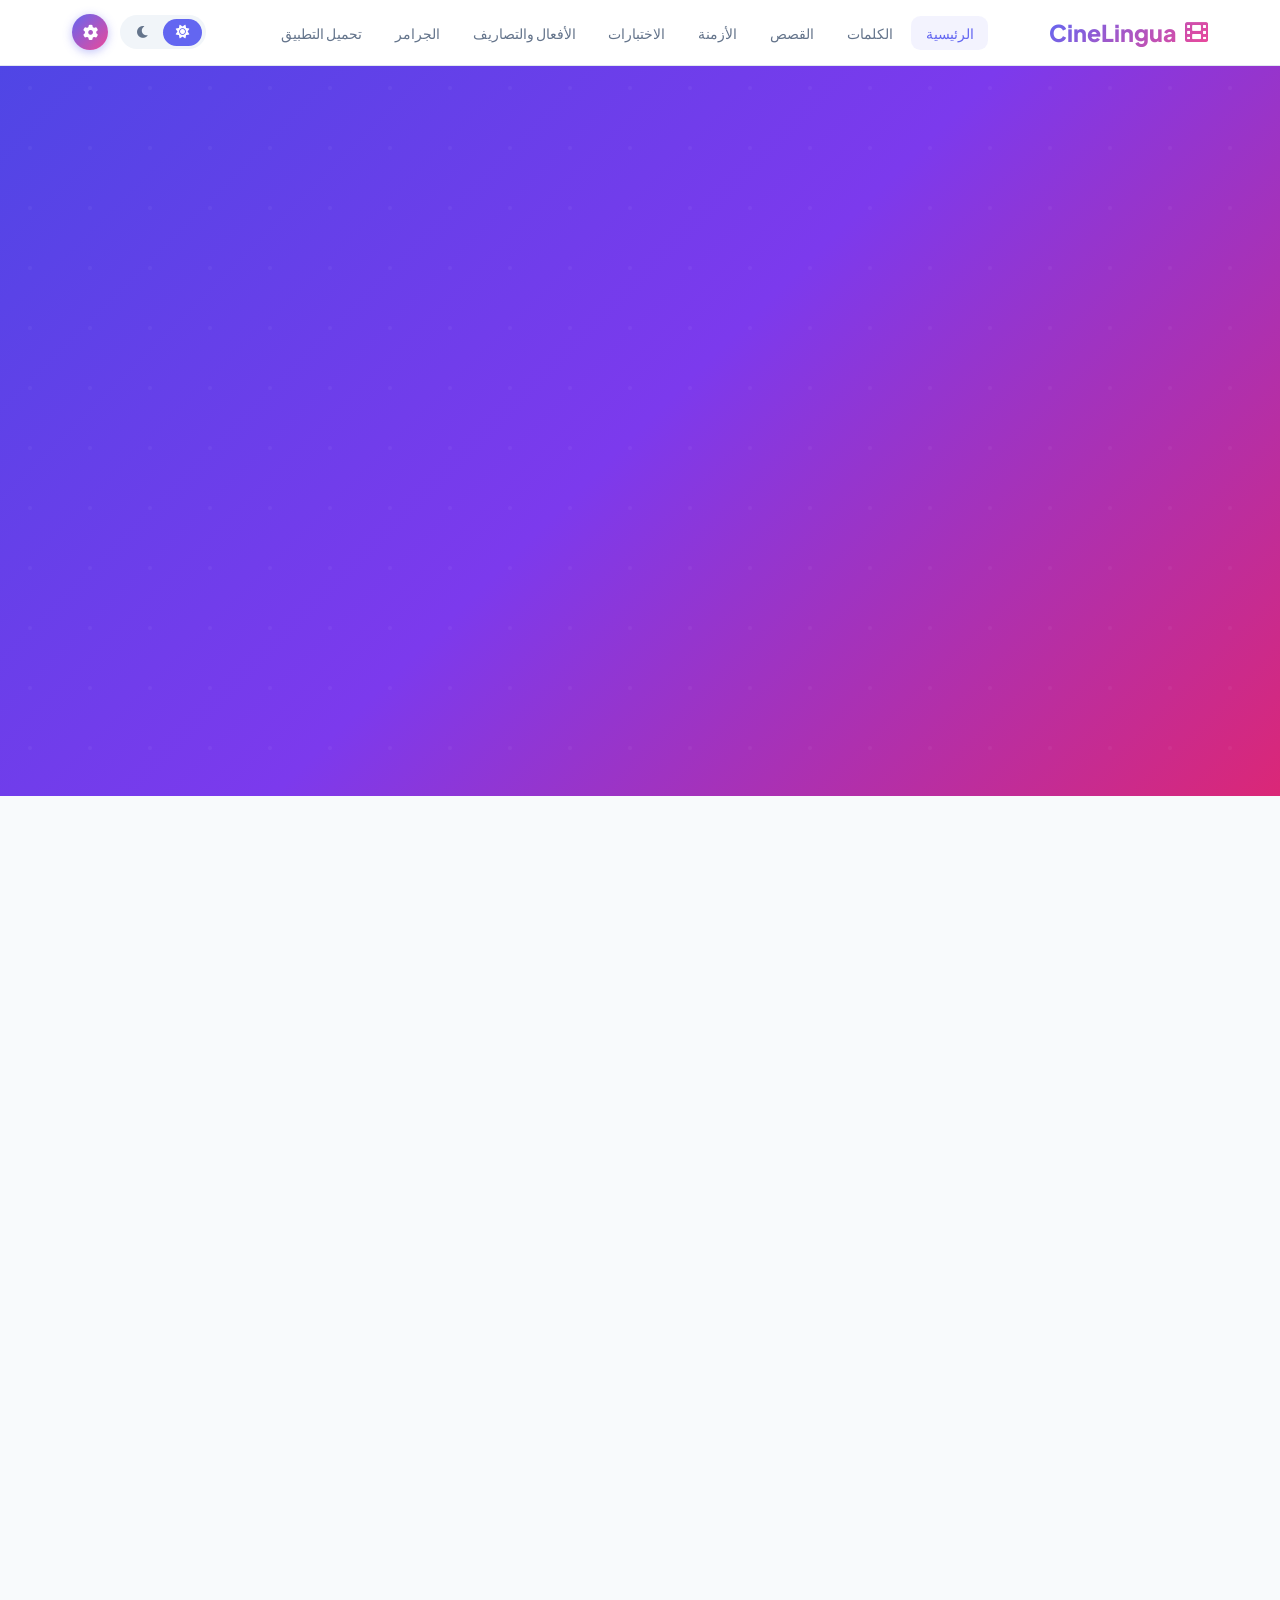
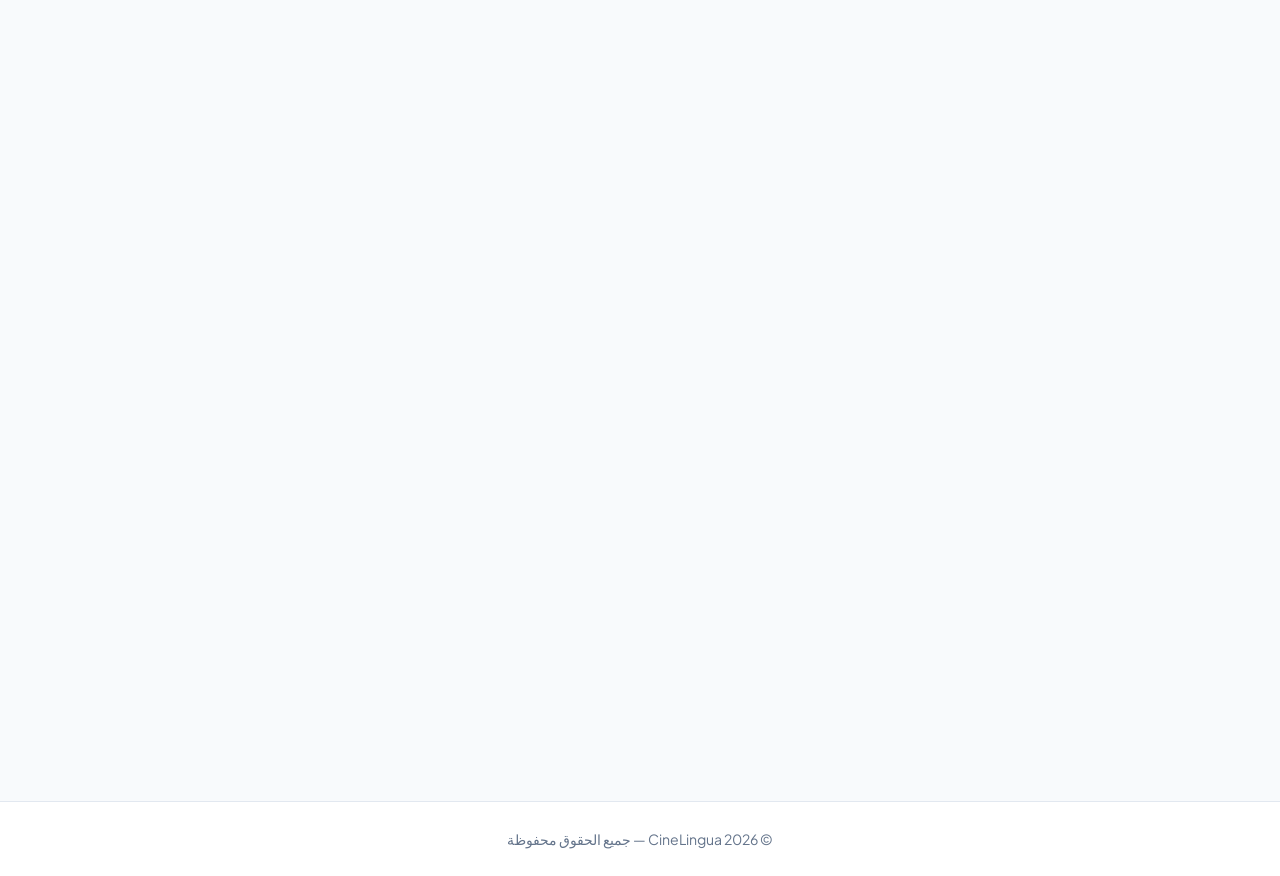
==== commit 75d0cb5e: "revert: undo all architectural changes and restore original codebase Co-authored-by: riad325r-maker " ====
--- a/index.html
+++ b/index.html
@@ -3,7 +3,7 @@
 <head>
     <meta charset="UTF-8">
     <meta name="viewport" content="width=device-width, initial-scale=1.0">
-    <title data-i18n="siteName">CineLingua | تعلم الإنجليزية بذكاء</title>
+    <title>CineLingua | تعلم الإنجليزية بذكاء</title>
     <link rel="manifest" href="manifest.json">
     <meta name="theme-color" content="#6366f1">
     <meta name="apple-mobile-web-app-capable" content="yes">
@@ -15,11 +15,226 @@
     <meta property="og:image" content="https://i.postimg.cc/J4xdc62M/20260305-233826.png">
     <meta property="og:url" content="https://riad325r-maker.github.io/cine-lingua.-/">
     <meta property="og:type" content="website">
-
     <link rel="stylesheet" href="https://cdnjs.cloudflare.com/ajax/libs/font-awesome/6.0.0/css/all.min.css">
     <link href="https://fonts.googleapis.com/css2?family=Plus+Jakarta+Sans:wght@300;400;500;600;700;800&display=swap" rel="stylesheet">
     <link href="https://unpkg.com/aos@2.3.1/dist/aos.css" rel="stylesheet">
-    <link rel="stylesheet" href="style.css">
+    <style>
+        * { margin: 0; padding: 0; box-sizing: border-box; }
+        :root {
+            --primary: #6366f1; --secondary: #ec4899;
+            --border: #e2e8f0; --shadow: 0 4px 6px -1px rgba(0,0,0,0.08);
+            --shadow-lg: 0 10px 25px -5px rgba(0,0,0,0.12);
+            --bg-primary: #f8fafc; --bg-card: #ffffff; --bg-secondary: #f1f5f9;
+            --text-primary: #0f172a; --text-secondary: #64748b;
+        }
+        [data-theme="dark"] {
+            --border: #334155; --bg-primary: #0f172a; --bg-card: #1e293b;
+            --bg-secondary: #334155; --text-primary: #f8fafc; --text-secondary: #cbd5e1;
+        }
+        body { background-color: var(--bg-primary); color: var(--text-primary); font-family: 'Plus Jakarta Sans', sans-serif; transition: background 0.3s, color 0.3s; }
+
+        /* ===== INSTALL BANNER ===== */
+        .install-banner { position: fixed; bottom: 20px; left: 20px; right: 20px; max-width: 400px; margin: 0 auto; background: var(--bg-card); border-radius: 1rem; padding: 1rem; box-shadow: var(--shadow-lg); border: 2px solid var(--primary); display: none; align-items: center; gap: 1rem; z-index: 2000; animation: slideUp 0.3s ease; direction: rtl; }
+        @keyframes slideUp { from { transform: translateY(100px); opacity: 0; } to { transform: translateY(0); opacity: 1; } }
+        .install-banner.show { display: flex; }
+        .install-icon { width: 48px; height: 48px; border-radius: 12px; display: flex; align-items: center; justify-content: center; flex-shrink: 0; overflow: hidden; background: white; padding: 4px; border: 2px solid var(--border); }
+        .install-icon img { width: 100%; height: 100%; object-fit: contain; border-radius: 8px; }
+        .install-content { flex-grow: 1; }
+        .install-content h4 { font-size: 1rem; margin-bottom: 0.25rem; color: var(--text-primary); }
+        .install-content p { font-size: 0.85rem; color: var(--text-secondary); }
+        .install-close { background: none; border: none; color: var(--text-secondary); cursor: pointer; font-size: 1.1rem; padding: 0.5rem; }
+        .install-btn { background: linear-gradient(135deg, var(--primary), var(--secondary)); color: white; border: none; padding: 0.5rem 1rem; border-radius: 2rem; font-weight: 600; font-size: 0.85rem; cursor: pointer; white-space: nowrap; margin-left: 0.5rem; font-family: inherit; }
+
+        /* ===== NOTIF ===== */
+        .notif-overlay { position: fixed; inset: 0; background: rgba(0,0,0,0.55); z-index: 9997; display: none; backdrop-filter: blur(2px); }
+        .notif-overlay.show { display: block; }
+        @keyframes popIn { from { transform: translate(-50%,-50%) scale(0.85); opacity:0; } to { transform: translate(-50%,-50%) scale(1); opacity:1; } }
+        .notif-prompt { position: fixed; top: 50%; left: 50%; transform: translate(-50%,-50%) scale(0.9); background: var(--bg-card); border-radius: 1.75rem; padding: 2.25rem 2rem; z-index: 9998; display: none; flex-direction: column; align-items: center; text-align: center; gap: 1.25rem; width: calc(100% - 3rem); max-width: 320px; box-shadow: 0 25px 60px rgba(0,0,0,0.25); direction: rtl; }
+        .notif-prompt.show { display: flex; animation: popIn 0.35s cubic-bezier(0.34,1.56,0.64,1) forwards; }
+        .notif-prompt-icon { font-size: 3.5rem; line-height: 1; }
+        .notif-prompt-title { font-size: 1.15rem; font-weight: 800; color: var(--text-primary); }
+        .notif-prompt-sub { font-size: 0.85rem; color: var(--text-secondary); line-height: 1.6; }
+        .notif-allow-btn { width: 100%; background: linear-gradient(135deg, var(--primary), var(--secondary)); color: white; border: none; padding: 0.9rem; border-radius: 2rem; font-weight: 700; cursor: pointer; font-size: 1rem; font-family: inherit; box-shadow: 0 4px 15px rgba(99,102,241,0.4); }
+        .notif-deny-btn { background: none; border: none; color: #94a3b8; cursor: pointer; font-size: 0.85rem; font-family: inherit; }
+        .notif-blocked { position: fixed; top: 50%; left: 50%; transform: translate(-50%,-50%) scale(0.9); background: var(--bg-card); border-radius: 1.75rem; padding: 2rem 1.75rem; z-index: 9998; display: none; flex-direction: column; align-items: center; text-align: center; gap: 1rem; width: calc(100% - 3rem); max-width: 320px; box-shadow: 0 25px 60px rgba(0,0,0,0.25); direction: rtl; }
+        .notif-blocked.show { display: flex; animation: popIn 0.35s cubic-bezier(0.34,1.56,0.64,1) forwards; }
+        .notif-blocked-icon { font-size: 3rem; }
+        .notif-blocked-title { font-size: 1.1rem; font-weight: 800; color: var(--text-primary); }
+        .notif-blocked-steps { background: var(--bg-secondary); border-radius: 1rem; padding: 1rem; text-align: right; width: 100%; font-size: 0.82rem; color: var(--text-secondary); line-height: 2; }
+        .notif-blocked-steps b { color: var(--text-primary); }
+        .notif-blocked-close { background: linear-gradient(135deg, var(--primary), var(--secondary)); color: white; border: none; padding: 0.8rem; border-radius: 2rem; font-weight: 700; cursor: pointer; font-size: 0.9rem; font-family: inherit; width: 100%; }
+
+        /* ===== NAVBAR ===== */
+        .navbar { background: var(--bg-card); box-shadow: 0 1px 0 var(--border); position: fixed; width: 100%; top: 0; z-index: 1000; }
+        .nav-container { max-width: 1200px; margin: 0 auto; padding: 0.9rem 2rem; display: flex; justify-content: space-between; align-items: center; }
+        .logo { display: flex; align-items: center; gap: 0.5rem; font-size: 1.45rem; font-weight: 800; background: linear-gradient(135deg, var(--primary), var(--secondary)); -webkit-background-clip: text; -webkit-text-fill-color: transparent; text-decoration: none; }
+        .nav-menu { display: flex; gap: 0.25rem; list-style: none; }
+        .nav-menu a { text-decoration: none; color: var(--text-secondary); font-weight: 500; padding: 0.5rem 0.9rem; border-radius: 0.6rem; transition: all 0.2s; font-size: 0.9rem; }
+        .nav-menu a:hover, .nav-menu a.active { color: var(--primary); background: rgba(99,102,241,0.08); }
+        .nav-right { display: flex; align-items: center; gap: 0.75rem; }
+        .theme-toggle { display: flex; background: var(--bg-secondary); padding: 0.2rem; border-radius: 2rem; }
+        .theme-btn { padding: 0.4rem 0.8rem; border: none; background: transparent; border-radius: 2rem; cursor: pointer; color: var(--text-secondary); transition: all 0.2s; font-size: 0.85rem; }
+        .theme-btn.active { background: var(--primary); color: white; }
+        .menu-toggle { background: none; border: none; font-size: 1.5rem; color: var(--primary); cursor: pointer; display: none; }
+        @media (max-width: 768px) {
+            .menu-toggle { display: block; }
+            .nav-menu { display: none; position: absolute; top: 100%; right: 0; left: 0; background: var(--bg-card); flex-direction: column; padding: 0.75rem; gap: 0.2rem; box-shadow: 0 10px 25px rgba(0,0,0,0.1); border-bottom: 1px solid var(--border); }
+            .nav-menu.show { display: flex; }
+            .nav-menu a { padding: 0.75rem 1rem; display: block; }
+        }
+
+        /* ===== SETTINGS BUTTON ===== */
+        .settings-btn {
+            width: 36px; height: 36px; border-radius: 50%;
+            background: linear-gradient(135deg, var(--primary), var(--secondary));
+            border: none; color: white; cursor: pointer;
+            display: flex; align-items: center; justify-content: center;
+            font-size: 0.95rem; transition: all 0.3s cubic-bezier(0.34,1.56,0.64,1);
+            box-shadow: 0 2px 10px rgba(99,102,241,0.4); flex-shrink: 0;
+        }
+        .settings-btn:hover { transform: rotate(90deg) scale(1.1); box-shadow: 0 4px 18px rgba(99,102,241,0.55); }
+
+        /* ===== SETTINGS PANEL ===== */
+        .settings-overlay { position: fixed; inset: 0; background: rgba(0,0,0,0.45); z-index: 9990; display: none; backdrop-filter: blur(4px); }
+        .settings-overlay.show { display: block; }
+        .settings-panel { position: fixed; top: 0; right: 0; z-index: 9991; width: 300px; max-width: 92vw; height: 100vh; background: var(--bg-card); display: flex; flex-direction: column; transform: translateX(110%); transition: transform 0.35s cubic-bezier(0.4,0,0.2,1); overflow: hidden; }
+        .settings-panel.show { transform: translateX(0); }
+        .settings-header { padding: 1.4rem 1.5rem; background: linear-gradient(135deg, var(--primary), var(--secondary)); color: white; display: flex; align-items: center; justify-content: space-between; flex-shrink: 0; }
+        .settings-header-left { display: flex; align-items: center; gap: 0.85rem; }
+        .settings-header-icon { width: 40px; height: 40px; border-radius: 0.65rem; background: rgba(255,255,255,0.2); display: flex; align-items: center; justify-content: center; font-size: 1.1rem; }
+        .settings-header-title { font-size: 1.05rem; font-weight: 800; }
+        .settings-header-sub { font-size: 0.72rem; opacity: 0.75; margin-top: 1px; }
+        .settings-close { width: 30px; height: 30px; border-radius: 50%; background: rgba(255,255,255,0.2); border: none; color: white; cursor: pointer; display: flex; align-items: center; justify-content: center; font-size: 0.85rem; transition: all 0.2s; }
+        .settings-close:hover { background: rgba(255,255,255,0.35); transform: rotate(90deg); }
+        .settings-body { flex: 1; overflow-y: auto; padding: 1.25rem; display: flex; flex-direction: column; gap: 1.4rem; }
+        .settings-section { display: flex; flex-direction: column; gap: 0.65rem; }
+        .settings-section-title { display: flex; align-items: center; gap: 0.5rem; font-size: 0.72rem; font-weight: 700; text-transform: uppercase; letter-spacing: 0.07em; color: var(--text-secondary); }
+        .settings-section-title i { color: var(--primary); }
+
+        /* Theme row */
+        .settings-theme-row { display: grid; grid-template-columns: 1fr 1fr; gap: 0.65rem; }
+        .settings-theme-btn { display: flex; flex-direction: column; align-items: center; gap: 0.5rem; padding: 0.85rem 0.5rem; border-radius: 0.9rem; border: 2px solid var(--border); background: var(--bg-secondary); cursor: pointer; font-size: 0.82rem; font-weight: 600; color: var(--text-secondary); font-family: inherit; position: relative; transition: all 0.2s; }
+        .settings-theme-btn:hover { border-color: rgba(99,102,241,0.4); color: var(--primary); }
+        .settings-theme-btn.active { border-color: var(--primary); background: rgba(99,102,241,0.08); color: var(--primary); }
+        .settings-theme-btn.active::after { content: '✓'; position: absolute; top: 6px; left: 8px; font-size: 0.65rem; font-weight: 800; width: 16px; height: 16px; background: var(--primary); color: white; border-radius: 50%; display: flex; align-items: center; justify-content: center; line-height: 16px; text-align: center; }
+        .theme-preview { width: 100%; height: 48px; border-radius: 0.5rem; overflow: hidden; display: flex; flex-direction: column; gap: 3px; padding: 5px; border: 1px solid rgba(0,0,0,0.07); }
+        .theme-preview.light { background: #f8fafc; }
+        .theme-preview.dark { background: #0f172a; }
+        .theme-preview .p-bar { height: 6px; border-radius: 3px; background: linear-gradient(90deg,#6366f1,#ec4899); }
+        .theme-preview .p-card { height: 7px; border-radius: 3px; }
+        .theme-preview.light .p-card { background: white; border: 1px solid #e2e8f0; }
+        .theme-preview.dark .p-card { background: #1e293b; border: 1px solid #334155; }
+        .theme-preview .p-card.short { width: 65%; }
+
+        /* Lang row */
+        .settings-lang-row { display: flex; flex-direction: column; gap: 0.5rem; }
+        .settings-lang-btn { display: flex; align-items: center; gap: 0.85rem; padding: 0.9rem 1rem; border-radius: 0.85rem; border: 2px solid var(--border); background: var(--bg-secondary); cursor: pointer; font-family: inherit; width: 100%; color: var(--text-primary); transition: all 0.2s; }
+        .settings-lang-btn:hover { border-color: rgba(99,102,241,0.4); }
+        .settings-lang-btn.active { border-color: var(--primary); background: rgba(99,102,241,0.08); }
+        .lang-flag { font-size: 1.4rem; flex-shrink: 0; }
+        .lang-info { display: flex; flex-direction: column; flex: 1; gap: 1px; }
+        .lang-name { font-size: 0.9rem; font-weight: 700; }
+        .lang-sub { font-size: 0.72rem; color: var(--text-secondary); }
+        .lang-check { color: var(--primary); font-size: 0.85rem; opacity: 0; transition: opacity 0.2s; }
+        .settings-lang-btn.active .lang-check { opacity: 1; }
+
+        /* Notif card */
+        .settings-notif-card { background: var(--bg-secondary); border: 1.5px solid var(--border); border-radius: 0.9rem; overflow: hidden; }
+        .settings-notif-top { display: flex; align-items: center; justify-content: space-between; padding: 0.85rem 1rem; border-bottom: 1px solid var(--border); }
+        .settings-notif-label { font-size: 0.88rem; font-weight: 600; color: var(--text-primary); }
+        .notif-badge { font-size: 0.72rem; font-weight: 700; padding: 0.25rem 0.65rem; border-radius: 2rem; }
+        .notif-badge.granted { background: rgba(34,197,94,0.12); color: #16a34a; }
+        .notif-badge.denied { background: rgba(239,68,68,0.12); color: #dc2626; }
+        .notif-badge.default { background: rgba(99,102,241,0.12); color: var(--primary); }
+        .notif-action-btn { width: 100%; padding: 0.85rem 1rem; border: none; background: linear-gradient(135deg, var(--primary), var(--secondary)); color: white; font-weight: 700; font-size: 0.88rem; cursor: pointer; font-family: inherit; display: flex; align-items: center; justify-content: center; gap: 0.5rem; transition: opacity 0.2s; }
+        .notif-action-btn:disabled { opacity: 0.5; cursor: not-allowed; background: var(--bg-secondary); color: var(--text-secondary); }
+
+        .settings-footer { padding: 1rem 1.5rem; border-top: 1px solid var(--border); text-align: center; font-size: 0.75rem; color: var(--text-secondary); flex-shrink: 0; }
+
+        /* ===== HERO ===== */
+        .hero { min-height: 82vh; display: flex; align-items: center; justify-content: center; text-align: center; background: linear-gradient(135deg, #4f46e5 0%, #7c3aed 50%, #db2777 100%); color: white; margin-top: 58px; padding: 4rem 2rem; position: relative; overflow: hidden; }
+        .hero::before { content: ''; position: absolute; inset: 0; background: url("data:image/svg+xml,%3Csvg width='60' height='60' viewBox='0 0 60 60' xmlns='http://www.w3.org/2000/svg'%3E%3Cg fill='none' fill-rule='evenodd'%3E%3Cg fill='%23ffffff' fill-opacity='0.04'%3E%3Ccircle cx='30' cy='30' r='2'/%3E%3C/g%3E%3C/g%3E%3C/svg%3E"); pointer-events: none; }
+        .hero-content { position: relative; z-index: 1; max-width: 700px; }
+        .hero-label { display: inline-flex; align-items: center; gap: 0.5rem; background: rgba(255,255,255,0.15); border: 1px solid rgba(255,255,255,0.25); color: white; padding: 0.4rem 1rem; border-radius: 100px; font-size: 0.82rem; font-weight: 600; margin-bottom: 1.5rem; backdrop-filter: blur(10px); }
+        .hero h1 { font-size: clamp(2rem, 5vw, 3.5rem); font-weight: 800; margin-bottom: 1rem; line-height: 1.2; }
+        .hero p { font-size: 1.1rem; max-width: 560px; margin: 0 auto 2rem; opacity: 0.88; line-height: 1.7; }
+        .hero-buttons { display: flex; gap: 0.85rem; justify-content: center; margin-bottom: 3rem; flex-wrap: wrap; }
+        .btn { padding: 0.75rem 1.8rem; border-radius: 3rem; text-decoration: none; font-weight: 700; transition: all 0.3s; display: inline-flex; align-items: center; gap: 0.5rem; font-size: 0.95rem; font-family: inherit; }
+        .btn-primary { background: white; color: var(--primary); border: 2px solid white; }
+        .btn-outline { border: 2px solid rgba(255,255,255,0.6); color: white; background: transparent; }
+        .btn-outline:hover { background: rgba(255,255,255,0.15); }
+        .hero-stats { display: flex; gap: 2rem; justify-content: center; flex-wrap: wrap; }
+        .hero-stat .stat-number { font-size: 2rem; font-weight: 800; display: block; line-height: 1; }
+        .hero-stat .stat-label { font-size: 0.85rem; opacity: 0.8; margin-top: 0.2rem; }
+
+        /* ===== PROGRESS BANNER ===== */
+        .progress-banner { max-width: 1200px; margin: 2rem auto 0; padding: 0 2rem; display: none; }
+        .progress-banner.show { display: block; }
+        .progress-card { background: linear-gradient(135deg, var(--primary), #7c3aed); border-radius: 1.25rem; padding: 1.5rem 2rem; color: white; display: flex; align-items: center; justify-content: space-between; flex-wrap: wrap; gap: 1rem; }
+        .progress-card-left { display: flex; align-items: center; gap: 1rem; }
+        .progress-avatar { width: 52px; height: 52px; border-radius: 50%; background: rgba(255,255,255,0.2); border: 2px solid rgba(255,255,255,0.35); display: flex; align-items: center; justify-content: center; font-size: 1.4rem; }
+        .progress-greeting h3 { font-size: 1.1rem; font-weight: 700; margin-bottom: 0.2rem; }
+        .progress-greeting p { font-size: 0.85rem; opacity: 0.85; }
+        .progress-stats { display: flex; gap: 1.5rem; flex-wrap: wrap; }
+        .progress-stat { text-align: center; }
+        .progress-stat .p-val { font-size: 1.6rem; font-weight: 800; display: block; line-height: 1; }
+        .progress-stat .p-lbl { font-size: 0.75rem; opacity: 0.8; }
+        .progress-divider { width: 1px; height: 40px; background: rgba(255,255,255,0.2); }
+        .progress-cta { background: white; color: var(--primary); border: none; padding: 0.65rem 1.4rem; border-radius: 2rem; font-weight: 700; font-family: inherit; font-size: 0.88rem; transition: all 0.2s; text-decoration: none; display: inline-flex; align-items: center; gap: 0.4rem; white-space: nowrap; }
+
+        /* ===== MENU SECTION ===== */
+        .menu-section { max-width: 1200px; margin: 4rem auto; padding: 0 2rem; }
+        .section-header { text-align: center; margin-bottom: 2.5rem; }
+        .section-header h2 { font-size: 2.2rem; font-weight: 800; margin-bottom: 0.5rem; background: linear-gradient(135deg, var(--primary), var(--secondary)); -webkit-background-clip: text; -webkit-text-fill-color: transparent; }
+        .section-header p { color: var(--text-secondary); font-size: 1rem; }
+        .menu-grid { display: grid; grid-template-columns: repeat(auto-fit, minmax(260px, 1fr)); gap: 1.5rem; }
+        .menu-card { background: var(--bg-card); border-radius: 1.4rem; padding: 2rem 1.5rem; text-align: center; box-shadow: var(--shadow); transition: all 0.3s; border: 2px solid transparent; text-decoration: none; color: inherit; display: flex; flex-direction: column; position: relative; overflow: hidden; }
+        .menu-card::after { content: ''; position: absolute; bottom: 0; left: 0; right: 0; height: 3px; background: linear-gradient(90deg, var(--primary), var(--secondary)); transform: scaleX(0); transition: transform 0.3s ease; }
+        .menu-card:hover { transform: translateY(-8px); border-color: rgba(99,102,241,0.25); box-shadow: var(--shadow-lg); }
+        .menu-card:hover::after { transform: scaleX(1); }
+        .menu-icon { width: 80px; height: 80px; border-radius: 50%; background: linear-gradient(135deg, var(--primary), var(--secondary)); display: flex; align-items: center; justify-content: center; margin: 0 auto 1.1rem; font-size: 2rem; color: white; box-shadow: 0 8px 20px rgba(99,102,241,0.3); }
+        .menu-card h3 { font-size: 1.6rem; font-weight: 800; margin-bottom: 0.5rem; color: var(--primary); }
+        .menu-card p { color: var(--text-secondary); margin-bottom: 1.2rem; line-height: 1.6; font-size: 0.95rem; flex-grow: 1; }
+        .card-progress { margin-bottom: 1rem; }
+        .card-progress-bar { height: 5px; background: var(--bg-secondary); border-radius: 100px; overflow: hidden; margin-bottom: 0.35rem; }
+        .card-progress-fill { height: 100%; border-radius: 100px; background: linear-gradient(90deg, var(--primary), var(--secondary)); transition: width 0.8s ease; }
+        .card-progress-label { font-size: 0.75rem; color: var(--text-secondary); text-align: right; }
+        .menu-stats { display: flex; justify-content: center; gap: 1rem; padding-top: 1rem; border-top: 1px solid var(--border); flex-wrap: wrap; }
+        .menu-stats span { display: flex; align-items: center; gap: 0.4rem; color: var(--text-secondary); font-size: 0.85rem; }
+        .menu-stats i { color: var(--primary); font-size: 0.85rem; }
+
+        /* ===== DOWNLOAD BANNER ===== */
+        .download-banner { max-width: 1200px; margin: 3rem auto; padding: 0 2rem; }
+        .download-banner-card { background: linear-gradient(135deg, var(--primary), var(--secondary)); border-radius: 2rem; padding: 2.5rem; color: white; display: flex; align-items: center; justify-content: space-between; flex-wrap: wrap; gap: 2rem; box-shadow: var(--shadow-lg); }
+        .download-banner-content { flex: 1; min-width: 250px; }
+        .download-banner-content h3 { font-size: 1.8rem; font-weight: 800; margin-bottom: 0.5rem; }
+        .download-banner-content p { opacity: 0.9; margin-bottom: 1rem; }
+        .download-banner-stats { display: flex; gap: 2rem; flex-wrap: wrap; }
+        .download-banner-stat .stat { font-size: 1.5rem; font-weight: 800; display: block; }
+        .download-banner-stat .label { font-size: 0.8rem; opacity: 0.8; }
+        .download-banner-btn { background: white; color: var(--primary); padding: 1rem 2.5rem; border-radius: 100px; text-decoration: none; font-weight: 700; font-size: 1.1rem; display: inline-flex; align-items: center; gap: 0.8rem; transition: all 0.3s; }
+
+        /* ===== FEATURES ===== */
+        .features-section { max-width: 1200px; margin: 4rem auto; padding: 0 2rem; }
+        .features-grid { display: grid; grid-template-columns: repeat(auto-fit, minmax(230px, 1fr)); gap: 1.25rem; }
+        .feature-card { background: var(--bg-card); padding: 1.75rem; border-radius: 1.2rem; text-align: center; box-shadow: var(--shadow); transition: all 0.3s; border: 1px solid var(--border); }
+        .feature-card:hover { transform: translateY(-4px); box-shadow: var(--shadow-lg); }
+        .feature-icon { width: 56px; height: 56px; border-radius: 14px; background: rgba(99,102,241,0.1); display: flex; align-items: center; justify-content: center; margin: 0 auto 1rem; font-size: 1.4rem; color: var(--primary); }
+        .feature-card h3 { font-size: 1.05rem; font-weight: 700; margin-bottom: 0.4rem; }
+        .feature-card p { color: var(--text-secondary); font-size: 0.88rem; line-height: 1.6; }
+
+        /* ===== CTA ===== */
+        .cta-section { max-width: 1200px; margin: 4rem auto; padding: 0 2rem; text-align: center; }
+        .cta-card { background: var(--bg-card); border-radius: 2rem; padding: 3rem; border: 2px solid var(--border); }
+        .cta-card h2 { font-size: 2rem; margin-bottom: 1rem; background: linear-gradient(135deg, var(--primary), var(--secondary)); -webkit-background-clip: text; -webkit-text-fill-color: transparent; }
+        .cta-buttons { display: flex; gap: 1rem; justify-content: center; flex-wrap: wrap; margin-top: 2rem; }
+        .cta-btn { padding: 1rem 2rem; border-radius: 100px; text-decoration: none; font-weight: 600; display: inline-flex; align-items: center; gap: 0.5rem; transition: all 0.3s; }
+        .cta-btn-primary { background: linear-gradient(135deg, var(--primary), var(--secondary)); color: white; }
+        .cta-btn-secondary { background: var(--bg-secondary); color: var(--text-primary); border: 2px solid var(--border); }
+        .footer { background: var(--bg-card); border-top: 1px solid var(--border); text-align: center; padding: 1.75rem 2rem; margin-top: 4rem; color: var(--text-secondary); font-size: 0.88rem; }
+        @keyframes pulse-dot { 0%,100%{opacity:1;transform:scale(1)} 50%{opacity:.5;transform:scale(1.3)} }
+        .live-dot { width:8px;height:8px;border-radius:50%;background:#22c55e;display:inline-block;animation:pulse-dot 1.8s ease-in-out infinite;margin-left:4px;vertical-align:middle; }
+    </style>
 </head>
 <body>
 
@@ -27,47 +242,133 @@
     <div class="install-banner" id="installBanner">
         <div class="install-icon"><img src="https://i.postimg.cc/J4xdc62M/20260305-233826.png" alt="CineLingua"></div>
         <div class="install-content">
-            <h4 id="ib-title" data-i18n="ib-title">ثبّت تطبيق CineLingua</h4>
-            <p id="ib-desc" data-i18n="ib-desc">تعلم الإنجليزية بسهولة من شاشتك الرئيسية</p>
-        </div>
-        <button class="install-btn" id="installBtn"><i class="fas fa-download"></i> <span id="ib-btn" data-i18n="ib-btn">تثبيت</span></button>
+            <h4 id="ib-title">ثبّت تطبيق CineLingua</h4>
+            <p id="ib-desc">تعلم الإنجليزية بسهولة من شاشتك الرئيسية</p>
+        </div>
+        <button class="install-btn" id="installBtn"><i class="fas fa-download"></i> <span id="ib-btn">تثبيت</span></button>
         <button class="install-close" id="installClose"><i class="fas fa-times"></i></button>
     </div>
 
     <div class="notif-overlay" id="notifOverlay"></div>
     <div class="notif-prompt" id="notifPrompt">
         <div class="notif-prompt-icon"></div>
-        <div class="notif-prompt-title" id="np-title" data-i18n="np-title">تفعيل الإشعارات</div>
-        <div class="notif-prompt-sub" id="np-sub" data-i18n="np-sub">سنذكّرك يومياً بجلسة تعلمك حتى تبني عادة منتظمة</div>
-        <button class="notif-allow-btn" id="allowNotif" data-i18n="allowNotif"> السماح بالإشعارات</button>
-        <button class="notif-deny-btn" id="denyNotif" data-i18n="denyNotif">لاحقاً</button>
+        <div class="notif-prompt-title" id="np-title">تفعيل الإشعارات</div>
+        <div class="notif-prompt-sub" id="np-sub">سنذكّرك يومياً بجلسة تعلمك حتى تبني عادة منتظمة</div>
+        <button class="notif-allow-btn" id="allowNotif"> السماح بالإشعارات</button>
+        <button class="notif-deny-btn" id="denyNotif">لاحقاً</button>
     </div>
     <div class="notif-blocked" id="notifBlocked">
         <div class="notif-blocked-icon">🔕</div>
-        <div class="notif-blocked-title" id="nb-title" data-i18n="nb-title">الإشعارات محظورة</div>
-        <div class="notif-blocked-steps" id="nb-steps" data-i18n="nb-steps">
+        <div class="notif-blocked-title" id="nb-title">الإشعارات محظورة</div>
+        <div class="notif-blocked-steps" id="nb-steps">
             اضغط على 🔒 بجانب الرابط<br>
             ابحث عن «الإشعارات»<br>
             اضبطها على «السماح»
         </div>
-        <button class="notif-blocked-close" id="notifBlockedClose" data-i18n="notifBlockedClose">فهمت</button>
+        <button class="notif-blocked-close" id="notifBlockedClose">فهمت</button>
     </div>
+
+    <!-- SETTINGS PANEL -->
+    <div class="settings-overlay" id="settingsOverlay" onclick="closeSettings()"></div>
+    <div class="settings-panel" id="settingsPanel">
+        <div class="settings-header">
+            <div class="settings-header-left">
+                <div class="settings-header-icon"><i class="fas fa-sliders-h"></i></div>
+                <div>
+                    <div class="settings-header-title" id="s-title">الإعدادات</div>
+                    <div class="settings-header-sub">CineLingua</div>
+                </div>
+            </div>
+            <button class="settings-close" onclick="closeSettings()"><i class="fas fa-times"></i></button>
+        </div>
+        <div class="settings-body">
+            <!-- Appearance -->
+            <div class="settings-section">
+                <div class="settings-section-title"><i class="fas fa-palette"></i> <span id="s-appearance">المظهر</span></div>
+                <div class="settings-theme-row">
+                    <button class="settings-theme-btn" id="btn-light" onclick="setTheme('light')">
+                        <div class="theme-preview light"><div class="p-bar"></div><div class="p-card"></div><div class="p-card short"></div></div>
+                        <i class="fas fa-sun"></i> <span id="s-light">فاتح</span>
+                    </button>
+                    <button class="settings-theme-btn" id="btn-dark" onclick="setTheme('dark')">
+                        <div class="theme-preview dark"><div class="p-bar"></div><div class="p-card"></div><div class="p-card short"></div></div>
+                        <i class="fas fa-moon"></i> <span id="s-dark">داكن</span>
+                    </button>
+                </div>
+            </div>
+            <!-- Language -->
+            <div class="settings-section">
+                <div class="settings-section-title"><i class="fas fa-globe"></i> <span id="s-lang">اللغة</span></div>
+                <div class="settings-lang-row">
+                    <button class="settings-lang-btn" id="lang-ar" onclick="setLang('ar')">
+                        <span class="lang-flag"></span>
+                        <div class="lang-info"><span class="lang-name">العربية</span><span class="lang-sub">Arabic</span></div>
+                        <i class="fas fa-check lang-check"></i>
+                    </button>
+                    <button class="settings-lang-btn" id="lang-en" onclick="setLang('en')">
+                        <span class="lang-flag"></span>
+                        <div class="lang-info"><span class="lang-name">English</span><span class="lang-sub">الإنجليزية</span></div>
+                        <i class="fas fa-check lang-check"></i>
+                    </button>
+                </div>
+            </div>
+            <!-- Notifications -->
+            <div class="settings-section">
+                <div class="settings-section-title"><i class="fas fa-bell"></i> <span id="s-notif">الإشعارات</span></div>
+                <div class="settings-notif-card">
+                    <div class="settings-notif-top">
+                        <span class="settings-notif-label" id="s-notif-status">حالة الإشعارات</span>
+                        <span class="notif-badge default" id="notifBadge">غير محددة</span>
+                    </div>
+                    <button class="notif-action-btn" id="notifActionBtn" onclick="requestNotifSettings()">
+                        <i class="fas fa-bell"></i> <span id="s-notif-btn">تفعيل الإشعارات</span>
+                    </button>
+                </div>
+            </div>
+        </div>
+        <div class="settings-footer">CineLingua • v2.0</div>
+    </div>
+
+    <!-- NAVBAR -->
+    <nav class="navbar">
+        <div class="nav-container">
+            <a class="logo" href="index.html"><i class="fas fa-film"></i> CineLingua</a>
+            <button class="menu-toggle" onclick="toggleMenu()"><i class="fas fa-bars"></i></button>
+            <ul class="nav-menu" id="navMenu">
+                <li><a href="index.html" class="active" id="nav-home">الرئيسية</a></li>
+                <li><a href="lessons.html" id="nav-lessons">الكلمات</a></li>
+                <li><a href="stories.html" id="nav-stories">القصص</a></li>
+                <li><a href="tenses.html" id="nav-tenses">الأزمنة</a></li>
+                <li><a href="quiz.html" id="nav-quiz">الاختبارات</a></li>
+                <li><a href="verbs.html" id="nav-quiz">الأفعال والتصاريف</a></li>
+                <li><a href="grammar.html" id="nav-quiz">الجرامر</a></li>
+                <li><a href="download.html" id="nav-download">تحميل التطبيق</a></li>
+            </ul>
+            <div class="nav-right">
+                <div class="theme-toggle">
+                    <button class="theme-btn active" onclick="setTheme('light')"><i class="fas fa-sun"></i></button>
+                    <button class="theme-btn" onclick="setTheme('dark')"><i class="fas fa-moon"></i></button>
+                </div>
+                <button class="settings-btn" onclick="openSettings()"><i class="fas fa-cog"></i></button>
+            </div>
+        </div>
+    </nav>
 
     <!-- HERO -->
     <section class="hero">
         <div class="hero-content" data-aos="fade-up">
-            <div class="hero-label"><i class="fas fa-star"></i> <span id="hero-label" data-i18n="hero-label">منصة تعلم الإنجليزية</span></div>
-            <h1 id="hero-title" data-i18n="hero-title">تعلم الإنجليزية بذكاء مع CineLingua</h1>
-            <p id="hero-desc" data-i18n="hero-desc">منصة تعليمية متكاملة تساعدك على تعلم الإنجليزية من خلال كلمات، قصص، أزمنة، واختبارات تفاعلية</p>
+            <div class="hero-label"><i class="fas fa-star"></i> <span id="hero-label">منصة تعلم الإنجليزية</span></div>
+            <h1 id="hero-title">تعلم الإنجليزية بذكاء مع CineLingua</h1>
+            <p id="hero-desc">منصة تعليمية متكاملة تساعدك على تعلم الإنجليزية من خلال كلمات، قصص، أزمنة، واختبارات تفاعلية</p>
             <div class="hero-buttons">
-                <a href="#menu" class="btn btn-primary"><i class="fas fa-play"></i> <span id="hero-start" data-i18n="hero-start">ابدأ الآن</span></a>
-                <a href="download.html" class="btn btn-outline"><i class="fas fa-download"></i> <span id="hero-download" data-i18n="hero-download">تحميل التطبيق</span></a>
+                <a href="#menu" class="btn btn-primary"><i class="fas fa-play"></i> <span id="hero-start">ابدأ الآن</span></a>
+                <a href="download.html" class="btn btn-outline"><i class="fas fa-download"></i> <span id="hero-download">تحميل التطبيق</span></a>
             </div>
             <div class="hero-stats">
-                <div class="hero-stat"><span class="stat-number">1500+</span><span class="stat-label" id="stat-words" data-i18n="stat-words">كلمة</span></div>
-                <div class="hero-stat"><span class="stat-number">30+</span><span class="stat-label" id="stat-stories" data-i18n="stat-stories">قصة</span></div>
-                <div class="hero-stat"><span class="stat-number">12</span><span class="stat-label" id="stat-tenses" data-i18n="stat-tenses">زمن نحوي</span></div>
-                <div class="hero-stat"><span class="stat-number">6</span><span class="stat-label" id="stat-quizzes" data-i18n="stat-quizzes">أنواع اختبارات</span></div>
+                <div class="hero-stat"><span class="stat-number">1500+</span><span class="stat-label" id="stat-words">كلمة</span></div>
+                <div class="hero-stat"><span class="stat-number">30+</span><span class="stat-label" id="stat-stories">قصة</span></div>
+                <div class="hero-stat"><span class="stat-number">12</span><span class="stat-label" id="stat-tenses">زمن نحوي</span></div>
+                <div class="hero-stat"><span class="stat-number">6</span><span class="stat-label" id="stat-quizzes">أنواع اختبارات</span></div>
             </div>
         </div>
     </section>
@@ -79,56 +380,56 @@
                 <div class="progress-avatar"><i class="fas fa-user-graduate"></i></div>
                 <div class="progress-greeting">
                     <h3 id="greetingText">أهلاً بعودتك!</h3>
-                    <p id="greetingSubtext" data-i18n="greetingSub">واصل تقدمك من حيث توقفت</p>
+                    <p id="greetingSubtext">واصل تقدمك من حيث توقفت</p>
                 </div>
             </div>
             <div class="progress-stats">
-                <div class="progress-stat"><span class="p-val" id="pb-learned">0</span><span class="p-lbl" id="pb-words-lbl" data-i18n="pb-words-lbl">كلمة تعلمتها</span></div>
+                <div class="progress-stat"><span class="p-val" id="pb-learned">0</span><span class="p-lbl" id="pb-words-lbl">كلمة تعلمتها</span></div>
                 <div class="progress-divider"></div>
-                <div class="progress-stat"><span class="p-val" id="pb-quizzes">0</span><span class="p-lbl" id="pb-quiz-lbl" data-i18n="pb-quiz-lbl">اختبار أكملته</span></div>
+                <div class="progress-stat"><span class="p-val" id="pb-quizzes">0</span><span class="p-lbl" id="pb-quiz-lbl">اختبار أكملته</span></div>
                 <div class="progress-divider"></div>
-                <div class="progress-stat"><span class="p-val" id="pb-stories">0</span><span class="p-lbl" id="pb-stories-lbl" data-i18n="pb-stories-lbl">قصة قرأتها</span></div>
+                <div class="progress-stat"><span class="p-val" id="pb-stories">0</span><span class="p-lbl" id="pb-stories-lbl">قصة قرأتها</span></div>
                 <div class="progress-divider"></div>
-                <div class="progress-stat"><span class="p-val" id="pb-streak"><i class="fas fa-fire" style="font-size:1rem"></i> 0</span><span class="p-lbl" id="pb-streak-lbl" data-i18n="pb-streak-lbl">يوم متتالي</span></div>
-            </div>
-            <a href="lessons.html" class="progress-cta"><i class="fas fa-arrow-left"></i> <span id="progress-cta-txt" data-i18n="progress-cta-txt">واصل التعلم</span></a>
+                <div class="progress-stat"><span class="p-val" id="pb-streak"><i class="fas fa-fire" style="font-size:1rem"></i> 0</span><span class="p-lbl" id="pb-streak-lbl">يوم متتالي</span></div>
+            </div>
+            <a href="lessons.html" class="progress-cta"><i class="fas fa-arrow-left"></i> <span id="progress-cta-txt">واصل التعلم</span></a>
         </div>
     </div>
 
     <!-- MENU -->
     <section class="menu-section" id="menu">
         <div class="section-header" data-aos="fade-up">
-            <h2 id="menu-title" data-i18n="menu-title">اختر ما تريد تعلمه</h2>
-            <p id="menu-sub" data-i18n="menu-sub">محتوى متدرج من المبتدئ إلى المتقدم</p>
+            <h2 id="menu-title">اختر ما تريد تعلمه</h2>
+            <p id="menu-sub">محتوى متدرج من المبتدئ إلى المتقدم</p>
         </div>
         <div class="menu-grid">
             <a href="lessons.html" class="menu-card" data-aos="fade-up">
                 <div class="menu-icon"><i class="fas fa-book"></i></div>
-                <h3 id="card-words-title" data-i18n="card-words-title">الكلمات</h3>
-                <p id="card-words-desc" data-i18n="card-words-desc">تعلم المفردات الأساسية والمتقدمة مع النطق الصحيح والأمثلة التطبيقية</p>
+                <h3 id="card-words-title">الكلمات</h3>
+                <p id="card-words-desc">تعلم المفردات الأساسية والمتقدمة مع النطق الصحيح والأمثلة التطبيقية</p>
                 <div class="card-progress"><div class="card-progress-bar"><div class="card-progress-fill" id="words-progress" style="width:0%"></div></div><div class="card-progress-label" id="words-progress-label">0 كلمة تعلمتها <span class="live-dot"></span></div></div>
-                <div class="menu-stats"><span><i class="fas fa-layer-group"></i> <span id="words-levels" data-i18n="words-levels">3 مستويات</span></span><span><i class="fas fa-font"></i> 1500+ <span id="words-count" data-i18n="stat-words">كلمة</span></span></div>
+                <div class="menu-stats"><span><i class="fas fa-layer-group"></i> <span id="words-levels">3 مستويات</span></span><span><i class="fas fa-font"></i> 1500+ <span id="words-count">كلمة</span></span></div>
             </a>
             <a href="stories.html" class="menu-card" data-aos="fade-up" data-aos-delay="100">
                 <div class="menu-icon"><i class="fas fa-book-open"></i></div>
-                <h3 id="card-stories-title" data-i18n="card-stories-title">القصص</h3>
-                <p id="card-stories-desc" data-i18n="card-stories-desc">اقرأ قصصاً قصيرة ممتعة مع أسئلة تفاعلية وحسّن فهمك للغة</p>
+                <h3 id="card-stories-title">القصص</h3>
+                <p id="card-stories-desc">اقرأ قصصاً قصيرة ممتعة مع أسئلة تفاعلية وحسّن فهمك للغة</p>
                 <div class="card-progress"><div class="card-progress-bar"><div class="card-progress-fill" id="stories-progress" style="width:0%"></div></div><div class="card-progress-label" id="stories-progress-label">0 قصة محفوظة <span class="live-dot"></span></div></div>
-                <div class="menu-stats"><span><i class="fas fa-layer-group"></i> 30 <span id="stories-count" data-i18n="stat-stories">قصة</span></span><span><i class="fas fa-question-circle"></i> <span id="stories-interactive" data-i18n="stories-interactive">أسئلة تفاعلية</span></span></div>
+                <div class="menu-stats"><span><i class="fas fa-layer-group"></i> 30 <span id="stories-count">قصة</span></span><span><i class="fas fa-question-circle"></i> <span id="stories-interactive">أسئلة تفاعلية</span></span></div>
             </a>
             <a href="tenses.html" class="menu-card" data-aos="fade-up" data-aos-delay="150">
                 <div class="menu-icon"><i class="fas fa-clock"></i></div>
-                <h3 id="card-tenses-title" data-i18n="card-tenses-title">الأزمنة</h3>
-                <p id="card-tenses-desc" data-i18n="card-tenses-desc">تعلم أزمنة اللغة الإنجليزية مع شرح مبسط وأمثلة وتمارين تفاعلية</p>
+                <h3 id="card-tenses-title">الأزمنة</h3>
+                <p id="card-tenses-desc">تعلم أزمنة اللغة الإنجليزية مع شرح مبسط وأمثلة وتمارين تفاعلية</p>
                 <div class="card-progress"><div class="card-progress-bar"><div class="card-progress-fill" id="tenses-progress" style="width:0%"></div></div><div class="card-progress-label" id="tenses-progress-label">0 زمن محفوظ <span class="live-dot"></span></div></div>
-                <div class="menu-stats"><span><i class="fas fa-layer-group"></i> 12 <span id="tenses-count" data-i18n="tenses-count">زمن</span></span><span><i class="fas fa-tasks"></i> <span id="tenses-exercises" data-i18n="tenses-exercises">تمارين تفاعلية</span></span></div>
+                <div class="menu-stats"><span><i class="fas fa-layer-group"></i> 12 <span id="tenses-count">زمن</span></span><span><i class="fas fa-tasks"></i> <span id="tenses-exercises">تمارين تفاعلية</span></span></div>
             </a>
             <a href="quiz.html" class="menu-card" data-aos="fade-up" data-aos-delay="200">
                 <div class="menu-icon"><i class="fas fa-question-circle"></i></div>
-                <h3 id="card-quiz-title" data-i18n="card-quiz-title">الاختبارات</h3>
-                <p id="card-quiz-desc" data-i18n="card-quiz-desc">اختبر مستواك واكتشف نقاط قوتك وضعفك من خلال اختبارات متنوعة</p>
+                <h3 id="card-quiz-title">الاختبارات</h3>
+                <p id="card-quiz-desc">اختبر مستواك واكتشف نقاط قوتك وضعفك من خلال اختبارات متنوعة</p>
                 <div class="card-progress"><div class="card-progress-bar"><div class="card-progress-fill" id="quizzes-progress" style="width:0%"></div></div><div class="card-progress-label" id="quizzes-progress-label">0 اختبار أكملته <span class="live-dot"></span></div></div>
-                <div class="menu-stats"><span><i class="fas fa-layer-group"></i> 6 <span id="quiz-count" data-i18n="quiz-count">اختبارات</span></span><span><i class="fas fa-chart-line"></i> <span id="quiz-analysis" data-i18n="quiz-analysis">تحليل النتائج</span></span></div>
+                <div class="menu-stats"><span><i class="fas fa-layer-group"></i> 6 <span id="quiz-count">اختبارات</span></span><span><i class="fas fa-chart-line"></i> <span id="quiz-analysis">تحليل النتائج</span></span></div>
             </a>
         </div>
     </section>
@@ -137,65 +438,290 @@
     <section class="download-banner" data-aos="fade-up">
         <div class="download-banner-card">
             <div class="download-banner-content">
-                <h3 id="dl-title" data-i18n="dl-title">حمّل تطبيق CineLingua</h3>
-                <p id="dl-sub" data-i18n="dl-sub">نسخة أندرويد APK</p>
+                <h3 id="dl-title">حمّل تطبيق CineLingua</h3>
+                <p id="dl-sub">نسخة أندرويد APK</p>
                 <div class="download-banner-stats">
-                    <div class="download-banner-stat"><span class="stat">3.2 MB</span><span class="label" id="dl-size" data-i18n="dl-size">حجم الملف</span></div>
-                    <div class="download-banner-stat"><span class="stat">1.0.0</span><span class="label" id="dl-ver" data-i18n="dl-ver">الإصدار</span></div>
-                    <div class="download-banner-stat"><span class="stat">5.0+</span><span class="label" id="dl-android" data-i18n="dl-android">أندرويد</span></div>
+                    <div class="download-banner-stat"><span class="stat">3.2 MB</span><span class="label" id="dl-size">حجم الملف</span></div>
+                    <div class="download-banner-stat"><span class="stat">1.0.0</span><span class="label" id="dl-ver">الإصدار</span></div>
+                    <div class="download-banner-stat"><span class="stat">5.0+</span><span class="label" id="dl-android">أندرويد</span></div>
                 </div>
             </div>
-            <a href="download.html" class="download-banner-btn"><i class="fas fa-download"></i> <span id="dl-btn" data-i18n="dl-btn">صفحة التحميل</span></a>
+            <a href="download.html" class="download-banner-btn"><i class="fas fa-download"></i> <span id="dl-btn">صفحة التحميل</span></a>
         </div>
     </section>
 
     <!-- FEATURES -->
     <section class="features-section" id="features">
         <div class="section-header" data-aos="fade-up">
-            <h2 id="feat-title" data-i18n="feat-title">لماذا CineLingua؟</h2>
-            <p id="feat-sub" data-i18n="feat-sub">مميزات تجعل تجربة تعلمك أسهل وأكثر فاعلية</p>
+            <h2 id="feat-title">لماذا CineLingua؟</h2>
+            <p id="feat-sub">مميزات تجعل تجربة تعلمك أسهل وأكثر فاعلية</p>
         </div>
         <div class="features-grid">
-            <div class="feature-card" data-aos="fade-up"><div class="feature-icon"><i class="fas fa-volume-up"></i></div><h3 id="f1-title" data-i18n="f1-title">النطق الصحيح</h3><p id="f1-desc" data-i18n="f1-desc">استمع للكلمات بصوت طبيعي وبطيء لإتقان النطق</p></div>
-            <div class="feature-card" data-aos="fade-up" data-aos-delay="100"><div class="feature-icon"><i class="fas fa-chart-line"></i></div><h3 id="f2-title" data-i18n="f2-title">تتبع التقدم</h3><p id="f2-desc" data-i18n="f2-desc">اعرف كم كلمة تعلمت وكم قصة قرأت في أي وقت</p></div>
-            <div class="feature-card" data-aos="fade-up" data-aos-delay="150"><div class="feature-icon"><i class="fas fa-bookmark"></i></div><h3 id="f3-title" data-i18n="f3-title">حفظ المفضلة</h3><p id="f3-desc" data-i18n="f3-desc">احفظ الكلمات والقصص والأزمنة التي تريد مراجعتها لاحقاً</p></div>
-            <div class="feature-card" data-aos="fade-up" data-aos-delay="200"><div class="feature-icon"><i class="fas fa-fire"></i></div><h3 id="f4-title" data-i18n="f4-title">نظام الـ Streak</h3><p id="f4-desc" data-i18n="f4-desc">حافظ على تقدمك اليومي وابنِ عادة تعلم منتظمة</p></div>
+            <div class="feature-card" data-aos="fade-up"><div class="feature-icon"><i class="fas fa-volume-up"></i></div><h3 id="f1-title">النطق الصحيح</h3><p id="f1-desc">استمع للكلمات بصوت طبيعي وبطيء لإتقان النطق</p></div>
+            <div class="feature-card" data-aos="fade-up" data-aos-delay="100"><div class="feature-icon"><i class="fas fa-chart-line"></i></div><h3 id="f2-title">تتبع التقدم</h3><p id="f2-desc">اعرف كم كلمة تعلمت وكم قصة قرأت في أي وقت</p></div>
+            <div class="feature-card" data-aos="fade-up" data-aos-delay="150"><div class="feature-icon"><i class="fas fa-bookmark"></i></div><h3 id="f3-title">حفظ المفضلة</h3><p id="f3-desc">احفظ الكلمات والقصص والأزمنة التي تريد مراجعتها لاحقاً</p></div>
+            <div class="feature-card" data-aos="fade-up" data-aos-delay="200"><div class="feature-icon"><i class="fas fa-fire"></i></div><h3 id="f4-title">نظام الـ Streak</h3><p id="f4-desc">حافظ على تقدمك اليومي وابنِ عادة تعلم منتظمة</p></div>
         </div>
     </section>
 
     <!-- CTA -->
     <section class="cta-section" data-aos="fade-up">
         <div class="cta-card">
-            <h2 id="cta-title" data-i18n="cta-title">ابدأ رحلة تعلم الإنجليزية الآن</h2>
-            <p style="color:var(--text-secondary);margin-bottom:1rem" id="cta-sub" data-i18n="cta-sub">اختر طريقتك المفضلة لتبدأ التعلم</p>
+            <h2 id="cta-title">ابدأ رحلة تعلم الإنجليزية الآن</h2>
+            <p style="color:var(--text-secondary);margin-bottom:1rem" id="cta-sub">اختر طريقتك المفضلة لتبدأ التعلم</p>
             <div class="cta-buttons">
-                <a href="#menu" class="cta-btn cta-btn-primary"><i class="fas fa-play"></i> <span id="cta-start" data-i18n="cta-start">ابدأ التعلم مجاناً</span></a>
-                <a href="download.html" class="cta-btn cta-btn-secondary"><i class="fas fa-download"></i> <span id="cta-dl" data-i18n="cta-dl">تحميل التطبيق</span></a>
+                <a href="#menu" class="cta-btn cta-btn-primary"><i class="fas fa-play"></i> <span id="cta-start">ابدأ التعلم مجاناً</span></a>
+                <a href="download.html" class="cta-btn cta-btn-secondary"><i class="fas fa-download"></i> <span id="cta-dl">تحميل التطبيق</span></a>
             </div>
         </div>
     </section>
 
-    <!-- SHARED ASSETS -->
+    <footer class="footer"><p id="footer-txt">© 2026 CineLingua — جميع الحقوق محفوظة</p></footer>
+
     <script src="https://www.gstatic.com/firebasejs/10.7.0/firebase-app-compat.js"></script>
     <script src="https://www.gstatic.com/firebasejs/10.7.0/firebase-messaging-compat.js"></script>
     <script src="https://www.gstatic.com/firebasejs/10.7.0/firebase-firestore-compat.js"></script>
     <script src="https://unpkg.com/aos@2.3.1/dist/aos.js"></script>
-    <script src="translation.js"></script>
-    <script src="core.js"></script>
-
     <script>
-    // PAGE SPECIFIC LOGIC
+    // =============================================
+    //  TRANSLATIONS
+    // =============================================
+    const i18n = {
+        ar: {
+            // nav
+            'nav-home':'الرئيسية','nav-lessons':'الكلمات','nav-stories':'القصص',
+            'nav-tenses':'الأزمنة','nav-quiz':'الاختبارات','nav-download':'تحميل التطبيق',
+            // settings panel
+            's-title':'الإعدادات','s-appearance':'المظهر','s-light':'فاتح','s-dark':'داكن',
+            's-lang':'اللغة','s-notif':'الإشعارات','s-notif-status':'حالة الإشعارات',
+            's-notif-btn':'تفعيل الإشعارات',
+            // notif badge
+            'notif-granted':'مفعّلة ✓','notif-denied':'محظورة','notif-default':'غير محددة',
+            // install banner
+            'ib-title':'ثبّت تطبيق CineLingua','ib-desc':'تعلم الإنجليزية بسهولة من شاشتك الرئيسية','ib-btn':'تثبيت',
+            // notif prompt
+            'np-title':'تفعيل الإشعارات 🔔','np-sub':'سنذكّرك يومياً بجلسة تعلمك حتى تبني عادة منتظمة',
+            'allowNotif':'✅ السماح بالإشعارات','denyNotif':'لاحقاً',
+            // notif blocked
+            'nb-title':'الإشعارات محظورة 🔕',
+            'nb-steps':'اضغط على 🔒 بجانب الرابط<br>ابحث عن «الإشعارات»<br>اضبطها على «السماح»',
+            'notifBlockedClose':'فهمت',
+            // hero
+            'hero-label':'منصة تعلم الإنجليزية','hero-title':'تعلم الإنجليزية بذكاء مع CineLingua',
+            'hero-desc':'منصة تعليمية متكاملة تساعدك على تعلم الإنجليزية من خلال كلمات، قصص، أزمنة، واختبارات تفاعلية',
+            'hero-start':'ابدأ الآن','hero-download':'تحميل التطبيق',
+            'stat-words':'كلمة','stat-stories':'قصة','stat-tenses':'زمن نحوي','stat-quizzes':'أنواع اختبارات',
+            // progress
+            'pb-words-lbl':'كلمة تعلمتها','pb-quiz-lbl':'اختبار أكملته',
+            'pb-stories-lbl':'قصة قرأتها','pb-streak-lbl':'يوم متتالي','progress-cta-txt':'واصل التعلم',
+            // menu
+            'menu-title':'اختر ما تريد تعلمه','menu-sub':'محتوى متدرج من المبتدئ إلى المتقدم',
+            'card-words-title':'الكلمات','card-words-desc':'تعلم المفردات الأساسية والمتقدمة مع النطق الصحيح والأمثلة التطبيقية',
+            'words-levels':'3 مستويات','words-count':'كلمة',
+            'card-stories-title':'القصص','card-stories-desc':'اقرأ قصصاً قصيرة ممتعة مع أسئلة تفاعلية وحسّن فهمك للغة',
+            'stories-count':'قصة','stories-interactive':'أسئلة تفاعلية',
+            'card-tenses-title':'الأزمنة','card-tenses-desc':'تعلم أزمنة اللغة الإنجليزية مع شرح مبسط وأمثلة وتمارين تفاعلية',
+            'tenses-count':'زمن','tenses-exercises':'تمارين تفاعلية',
+            'card-quiz-title':'الاختبارات','card-quiz-desc':'اختبر مستواك واكتشف نقاط قوتك وضعفك من خلال اختبارات متنوعة',
+            'quiz-count':'اختبارات','quiz-analysis':'تحليل النتائج',
+            // download
+            'dl-title':'حمّل تطبيق CineLingua','dl-sub':'نسخة أندرويد APK',
+            'dl-size':'حجم الملف','dl-ver':'الإصدار','dl-android':'أندرويد','dl-btn':'صفحة التحميل',
+            // features
+            'feat-title':'لماذا CineLingua؟','feat-sub':'مميزات تجعل تجربة تعلمك أسهل وأكثر فاعلية',
+            'f1-title':'النطق الصحيح','f1-desc':'استمع للكلمات بصوت طبيعي وبطيء لإتقان النطق',
+            'f2-title':'تتبع التقدم','f2-desc':'اعرف كم كلمة تعلمت وكم قصة قرأت في أي وقت',
+            'f3-title':'حفظ المفضلة','f3-desc':'احفظ الكلمات والقصص والأزمنة التي تريد مراجعتها لاحقاً',
+            'f4-title':'نظام الـ Streak','f4-desc':'حافظ على تقدمك اليومي وابنِ عادة تعلم منتظمة',
+            // cta
+            'cta-title':'ابدأ رحلة تعلم الإنجليزية الآن','cta-sub':'اختر طريقتك المفضلة لتبدأ التعلم',
+            'cta-start':'ابدأ التعلم مجاناً','cta-dl':'تحميل التطبيق',
+            'footer-txt':'© 2026 CineLingua — جميع الحقوق محفوظة',
+        },
+        en: {
+            'nav-home':'Home','nav-lessons':'Words','nav-stories':'Stories',
+            'nav-tenses':'Tenses','nav-quiz':'Quiz','nav-download':'Download App',
+            's-title':'Settings','s-appearance':'Appearance','s-light':'Light','s-dark':'Dark',
+            's-lang':'Language','s-notif':'Notifications','s-notif-status':'Notification Status',
+            's-notif-btn':'Enable Notifications',
+            'notif-granted':'Enabled ✓','notif-denied':'Blocked','notif-default':'Not Set',
+            'ib-title':'Install CineLingua','ib-desc':'Learn English from your home screen','ib-btn':'Install',
+            'np-title':'Stay Updated! 🔔','np-sub':'Enable notifications for daily reminders to keep you learning.',
+            'allowNotif':' Allow Notifications','denyNotif':'No Thanks',
+            'nb-title':'Notifications Blocked 🔕',
+            'nb-steps':'Click the 🔒 icon next to the URL<br>Find «Notifications»<br>Set it to «Allow»',
+            'notifBlockedClose':'Got it',
+            'hero-label':'English Learning Platform','hero-title':'Learn English Smartly with CineLingua',
+            'hero-desc':'A comprehensive learning platform to help you learn English through words, stories, tenses, and interactive quizzes.',
+            'hero-start':'Start Now','hero-download':'Download App',
+            'stat-words':'Words','stat-stories':'Stories','stat-tenses':'Tenses','stat-quizzes':'Quiz Types',
+            'pb-words-lbl':'Words Learned','pb-quiz-lbl':'Quizzes Done',
+            'pb-stories-lbl':'Stories Read','pb-streak-lbl':'Day Streak','progress-cta-txt':'Continue Learning',
+            'menu-title':'Choose What to Learn','menu-sub':'Content from beginner to advanced',
+            'card-words-title':'Words','card-words-desc':'Learn essential and advanced vocabulary with correct pronunciation and examples.',
+            'words-levels':'3 Levels','words-count':'Words',
+            'card-stories-title':'Stories','card-stories-desc':'Read fun short stories with interactive questions to improve your comprehension.',
+            'stories-count':'Stories','stories-interactive':'Interactive Questions',
+            'card-tenses-title':'Tenses','card-tenses-desc':'Learn English tenses with simple explanations, examples, and interactive exercises.',
+            'tenses-count':'Tenses','tenses-exercises':'Interactive Exercises',
+            'card-quiz-title':'Quizzes','card-quiz-desc':'Test your level and discover your strengths and weaknesses through various quizzes.',
+            'quiz-count':'Quizzes','quiz-analysis':'Result Analysis',
+            'dl-title':'Download CineLingua App','dl-sub':'Android APK Version',
+            'dl-size':'File Size','dl-ver':'Version','dl-android':'Android','dl-btn':'Download Page',
+            'feat-title':'Why CineLingua?','feat-sub':'Features that make your learning easier and more effective',
+            'f1-title':'Correct Pronunciation','f1-desc':'Listen to words naturally and slowly to master pronunciation.',
+            'f2-title':'Track Progress','f2-desc':'Know how many words you\'ve learned and stories you\'ve read anytime.',
+            'f3-title':'Save Favorites','f3-desc':'Save words, stories, and tenses you want to review later.',
+            'f4-title':'Streak System','f4-desc':'Maintain your daily progress and build a regular learning habit.',
+            'cta-title':'Start Your English Learning Journey Now','cta-sub':'Choose your preferred way to start learning',
+            'cta-start':'Start Learning Free','cta-dl':'Download App',
+            'footer-txt':'© 2026 CineLingua — All Rights Reserved',
+        }
+    };
+
+    let currentLang = localStorage.getItem('cl-lang') || 'ar';
+
+    function setLang(lang) {
+        currentLang = lang;
+        localStorage.setItem('cl-lang', lang);
+        document.documentElement.lang = lang;
+        document.documentElement.dir = lang === 'ar' ? 'rtl' : 'ltr';
+        const map = i18n[lang];
+        Object.keys(map).forEach(id => {
+            const el = document.getElementById(id);
+            if (el) el.innerHTML = map[id];
+        });
+        // update lang buttons
+        document.getElementById('lang-ar').classList.toggle('active', lang === 'ar');
+        document.getElementById('lang-en').classList.toggle('active', lang === 'en');
+        // update progress labels dynamically
+        loadProgress();
+    }
+
+    // =============================================
+    //  FIREBASE
+    // =============================================
+    const firebaseConfig = {
+        apiKey: "AIzaSyCvi0VCJv3j6p8ICT1f97TePwDXAazmQMw",
+        authDomain: "cinelingua-fe7f1.firebaseapp.com",
+        projectId: "cinelingua-fe7f1",
+        storageBucket: "cinelingua-fe7f1.firebasestorage.app",
+        messagingSenderId: "157697610841",
+        appId: "1:157697610841:web:529db81f264e1a84ab0d48"
+    };
+    const VAPID_KEY = "BLRwJpw7gMvb5-pZVmo_zw0el29GABJhFAYMWMso3mcMHU_mQsOLnuL5x7YfRoQ_ujItpTuslqg_LM56Mdom5v4";
+    let messaging = null;
+    if (!firebase.apps.length) firebase.initializeApp(firebaseConfig);
+
+    function initFirebase(swReg) {
+        try {
+            messaging = firebase.messaging();
+            if (swReg) {
+                messaging.useServiceWorker(swReg);
+            }
+            messaging.onMessage(payload => {
+                const { title, body, image } = payload.notification;
+                navigator.serviceWorker.ready.then(reg => {
+                    reg.showNotification(title, {
+                        body, icon: 'https://i.postimg.cc/J4xdc62M/20260305-233826.png',
+                        badge: 'https://i.postimg.cc/J4xdc62M/20260305-233826.png',
+                        image: image || 'https://i.postimg.cc/J4xdc62M/20260305-233826.png',
+                        dir: 'rtl', lang: 'ar', vibrate: [200,100,200,100,200],
+                        tag: 'cinelingua-notif', renotify: true,
+                        actions: [{ action:'open', title:'📚 تعلم الآن' },{ action:'close', title:'لاحقاً' }]
+                    });
+                });
+            });
+        } catch(e) {}
+    }
+
+    let swRegistration = null;
+
+    async function getAndSaveFCMToken() {
+        if (!messaging) return;
+        try {
+            if (Notification.permission !== 'granted') return;
+
+            const reg = swRegistration || window.swRegistration || await navigator.serviceWorker.ready;
+            const token = await messaging.getToken({ vapidKey: VAPID_KEY, serviceWorkerRegistration: reg });
+            if (!token) return;
+
+            try {
+                const db = firebase.firestore();
+                await db.collection('fcmTokens').doc(token).set({ token, createdAt: firebase.firestore.FieldValue.serverTimestamp(), lastSeen: firebase.firestore.FieldValue.serverTimestamp(), userAgent: navigator.userAgent, platform: navigator.platform }, { merge: true });
+
+            } catch(e) {}
+        } catch(e) {}
+    }
+
+    AOS.init({ duration: 900, once: true, offset: 60 });
+
+    // =============================================
+    //  THEME
+    // =============================================
+    window.setTheme = function(theme) {
+        document.documentElement.setAttribute('data-theme', theme);
+        localStorage.setItem('theme', theme);
+        document.querySelectorAll('.theme-btn').forEach(btn => {
+            btn.classList.toggle('active', (theme==='light'&&btn.innerHTML.includes('sun'))||(theme==='dark'&&btn.innerHTML.includes('moon')));
+        });
+        document.getElementById('btn-light')?.classList.toggle('active', theme === 'light');
+        document.getElementById('btn-dark')?.classList.toggle('active', theme === 'dark');
+    };
+    setTheme(localStorage.getItem('theme') || 'light');
+
+    // =============================================
+    //  SETTINGS
+    // =============================================
+    function openSettings() {
+        document.getElementById('settingsOverlay').classList.add('show');
+        document.getElementById('settingsPanel').classList.add('show');
+        refreshNotifBadge();
+    }
+    function closeSettings() {
+        document.getElementById('settingsOverlay').classList.remove('show');
+        document.getElementById('settingsPanel').classList.remove('show');
+    }
+    function refreshNotifBadge() {
+        const perm = Notification.permission;
+        const badge = document.getElementById('notifBadge');
+        const btn = document.getElementById('notifActionBtn');
+        const map = i18n[currentLang];
+        badge.className = 'notif-badge ' + perm;
+        badge.textContent = perm === 'granted' ? map['notif-granted'] : perm === 'denied' ? map['notif-denied'] : map['notif-default'];
+        if (perm === 'granted') { btn.disabled = true; document.getElementById('s-notif-btn').textContent = map['notif-granted']; }
+        else if (perm === 'denied') { btn.disabled = true; document.getElementById('s-notif-btn').textContent = map['notif-denied']; }
+        else { btn.disabled = false; document.getElementById('s-notif-btn').textContent = map['s-notif-btn']; }
+    }
+    async function requestNotifSettings() {
+        const result = await Notification.requestPermission();
+        refreshNotifBadge();
+        if (result === 'granted') {
+            getAndSaveFCMToken();
+            sendWelcomeNotif();
+            scheduleReminders();
+            registerBackgroundSync();
+        }
+    }
+
+    // =============================================
+    //  NAV
+    // =============================================
+    function toggleMenu() { document.getElementById('navMenu').classList.toggle('show'); }
+    document.querySelectorAll('.nav-menu a').forEach(a => a.addEventListener('click', () => document.getElementById('navMenu').classList.remove('show')));
+
+    // =============================================
+    //  PROGRESS
+    // =============================================
     function loadProgress() {
         const learnedWords = JSON.parse(localStorage.getItem('learnedWords')||'[]');
         const completedQuizzes = JSON.parse(localStorage.getItem('cefr_completed_v2')||'[]');
         const savedStories = JSON.parse(localStorage.getItem('savedStories')||'[]');
         const savedTenses = JSON.parse(localStorage.getItem('savedTenses')||'[]');
         const streak = JSON.parse(localStorage.getItem('streak')||'{"count":0}');
-        const isEn = (localStorage.getItem('cl-language') || 'ar') === 'en';
-
+        const isEn = currentLang === 'en';
         const hasProgress = learnedWords.length>0||completedQuizzes.length>0||savedStories.length>0||savedTenses.length>0;
         document.getElementById('progressBanner').classList.toggle('show', hasProgress);
-
         if (hasProgress) {
             const h = new Date().getHours();
             document.getElementById('greetingText').textContent = isEn ? (h<12?'Good Morning!':h<17?'Welcome Back!':'Good Evening!') : (h<12?'صباح النور!':h<17?'مرحباً بعودتك!':'مساء النور!');
@@ -208,7 +734,6 @@
             document.getElementById('pb-stories').textContent = savedStories.length;
             document.getElementById('pb-streak').innerHTML = `<i class="fas fa-fire" style="font-size:1rem;margin-left:0.2rem"></i> ${streak.count}`;
         }
-
         document.getElementById('words-progress').style.width = Math.min(Math.round((learnedWords.length/1000)*100),100)+'%';
         document.getElementById('words-progress-label').innerHTML = `${learnedWords.length} ${isEn?'words learned':'كلمة تعلمتها'} <span class="live-dot"></span>`;
         document.getElementById('stories-progress').style.width = Math.min(Math.round((savedStories.length/30)*100),100)+'%';
@@ -218,14 +743,94 @@
         document.getElementById('quizzes-progress').style.width = Math.min(Math.round((completedQuizzes.length/6)*100),100)+'%';
         document.getElementById('quizzes-progress-label').innerHTML = `${completedQuizzes.length} ${isEn?'quizzes done':'اختبار أكملته'} <span class="live-dot"></span>`;
     }
-
-    window.addEventListener('load', loadProgress);
-    window.addEventListener('languageChanged', loadProgress);
+    loadProgress();
     window.addEventListener('storage', e => { if(['learnedWords','cefr_completed_v2','savedStories','savedTenses','streak'].includes(e.key)) loadProgress(); });
     setInterval(loadProgress, 5000);
 
-    // NOTIF ACTIONS
+    // =============================================
+    //  NOTIF
+    // =============================================
+    function showOverlay() { document.getElementById('notifOverlay').classList.add('show'); }
+    function hideOverlay() { document.getElementById('notifOverlay').classList.remove('show'); }
+    function showNotifPrompt() {
+        if (!('Notification' in window)) return;
+        if (Notification.permission === 'granted') return;
+        if (Notification.permission === 'denied') { showOverlay(); document.getElementById('notifBlocked').classList.add('show'); return; }
+        showOverlay(); document.getElementById('notifPrompt').classList.add('show');
+    }
+    function hideNotifPrompt() { document.getElementById('notifPrompt').classList.remove('show'); hideOverlay(); }
+
+    document.getElementById('allowNotif').addEventListener('click', async () => {
+        if (Notification.permission === 'denied') { hideNotifPrompt(); showOverlay(); document.getElementById('notifBlocked').classList.add('show'); return; }
+        hideNotifPrompt();
+        const permission = await Notification.requestPermission();
+        if (permission === 'granted') { sendWelcomeNotif(); scheduleReminders(); getAndSaveFCMToken(); registerBackgroundSync(); }
+        else if (permission === 'denied') { showOverlay(); document.getElementById('notifBlocked').classList.add('show'); }
+    });
+    document.getElementById('denyNotif').addEventListener('click', hideNotifPrompt);
+    document.getElementById('notifOverlay').addEventListener('click', () => { hideNotifPrompt(); document.getElementById('notifBlocked').classList.remove('show'); });
+    document.getElementById('notifBlockedClose').addEventListener('click', () => { document.getElementById('notifBlocked').classList.remove('show'); hideOverlay(); });
+
+    // =============================================
+    //  INSTALL BANNER
+    // =============================================
+    let deferredPrompt;
+    const installBanner = document.getElementById('installBanner');
+    let bannerAutoHideTimer = null;
+    function isAppInstalled() {
+        return window.matchMedia('(display-mode: standalone)').matches || window.navigator.standalone === true || document.referrer.includes('android-app://') || localStorage.getItem('app_installed') === 'true';
+    }
+    window.addEventListener('beforeinstallprompt', (e) => { e.preventDefault(); deferredPrompt = e; if (!isAppInstalled()) showInstallBanner(); });
+    function showInstallBanner() {
+        if (isAppInstalled()) return;
+        installBanner.classList.add('show');
+        bannerAutoHideTimer = setTimeout(() => { if (installBanner.classList.contains('show')) { installBanner.classList.remove('show'); showNotifPrompt(); } }, 8000);
+    }
+    document.getElementById('installBtn').addEventListener('click', async () => {
+        if (bannerAutoHideTimer) clearTimeout(bannerAutoHideTimer);
+        if (deferredPrompt) { deferredPrompt.prompt(); const r = await deferredPrompt.userChoice; if (r.outcome==='accepted') localStorage.setItem('app_installed','true'); deferredPrompt=null; }
+        else if (/iPad|iPhone|iPod/.test(navigator.userAgent)) { alert('لتثبيت التطبيق على iOS:\n١. اضغط على زر المشاركة (📤)\n٢. اختر "أضف إلى الشاشة الرئيسية"'); }
+        installBanner.classList.remove('show'); showNotifPrompt();
+    });
+    document.getElementById('installClose').addEventListener('click', () => { if (bannerAutoHideTimer) clearTimeout(bannerAutoHideTimer); installBanner.classList.remove('show'); showNotifPrompt(); });
+    window.addEventListener('appinstalled', () => { if (bannerAutoHideTimer) clearTimeout(bannerAutoHideTimer); installBanner.classList.remove('show'); localStorage.setItem('app_installed','true'); showNotifPrompt(); });
+
+    // =============================================
+    //  BACKGROUND SYNC
+    // =============================================
+    async function registerBackgroundSync() {
+        if (!('serviceWorker' in navigator)||Notification.permission!=='granted') return;
+        try { const reg = await navigator.serviceWorker.ready; if ('periodicSync' in reg) { const s = await navigator.permissions.query({name:'periodic-background-sync'}); if (s.state==='granted') await reg.periodicSync.register('cinelingua-background-sync',{minInterval:60*60*1000}); } } catch(e) {}
+    }
+
+    // =============================================
+    //  MAIN LOAD
+    // =============================================
+    window.addEventListener('load', () => {
+        setTimeout(() => {
+            if (!isAppInstalled()) { setTimeout(() => { if (!installBanner.classList.contains('show')) showNotifPrompt(); }, 5000); }
+            else { showNotifPrompt(); registerBackgroundSync(); }
+        }, 1500);
+        if ('serviceWorker' in navigator) {
+            navigator.serviceWorker.register('sw.js').then(reg => {
+                swRegistration = reg;
+                initFirebase(reg);
+                setTimeout(() => { if (Notification.permission==='granted') { getAndSaveFCMToken(); registerBackgroundSync(); } }, 3000);
+                if (Notification.permission==='granted') scheduleReminders();
+            }).catch(err => console.log('SW failed:', err));
+        }
+        if (Notification.permission==='granted') setTimeout(getAndSaveFCMToken, 4000);
+    });
+
+    // =============================================
+    //  NOTIFICATIONS
+    // =============================================
     async function getNotifData() { try { const res = await fetch('notifications.json?v='+Date.now()); return await res.json(); } catch(e) { return null; } }
+    function sendWelcomeNotif() {
+        navigator.serviceWorker.ready.then(reg => {
+            reg.showNotification('مرحباً في CineLingua! 🎓', { body:'سنذكّرك يومياً بدرسك. ابدأ تعلمك الآن!', icon:'https://i.postimg.cc/J4xdc62M/20260305-233826.png', badge:'https://i.postimg.cc/J4xdc62M/20260305-233826.png', image:'https://i.postimg.cc/J4xdc62M/20260305-233826.png', dir:'rtl', lang:'ar', vibrate:[200,100,200,100,200], tag:'welcome', renotify:true, actions:[{action:'open',title:'📚 تعلم الآن'},{action:'close',title:'لاحقاً'}] });
+        });
+    }
     async function scheduleReminders() {
         const data = await getNotifData(); if (!data) return;
         if (data.update?.enabled && !localStorage.getItem('lastUpdateNotif')) {
@@ -249,33 +854,10 @@
         });
     }
 
-    if (Notification.permission === 'granted') {
-        window.addEventListener('load', scheduleReminders);
-    }
-
-    // INSTALL OVERLAY
-    const installBanner = document.getElementById('installBanner');
-    function isAppInstalled() {
-        return window.matchMedia('(display-mode: standalone)').matches || window.navigator.standalone === true || localStorage.getItem('app_installed') === 'true';
-    }
-    window.addEventListener('beforeinstallprompt', (e) => {
-        e.preventDefault();
-        window.deferredPrompt = e;
-        if (!isAppInstalled()) {
-            installBanner.classList.add('show');
-            setTimeout(() => installBanner.classList.remove('show'), 8000);
-        }
-    });
-    document.getElementById('installBtn').addEventListener('click', async () => {
-        if (window.deferredPrompt) {
-            window.deferredPrompt.prompt();
-            const r = await window.deferredPrompt.userChoice;
-            if (r.outcome==='accepted') localStorage.setItem('app_installed','true');
-            window.deferredPrompt = null;
-        }
-        installBanner.classList.remove('show');
-    });
-    document.getElementById('installClose').addEventListener('click', () => installBanner.classList.remove('show'));
+    // =============================================
+    //  INIT LANGUAGE
+    // =============================================
+    setLang(currentLang);
     </script>
 </body>
-</html>
+                    </html>
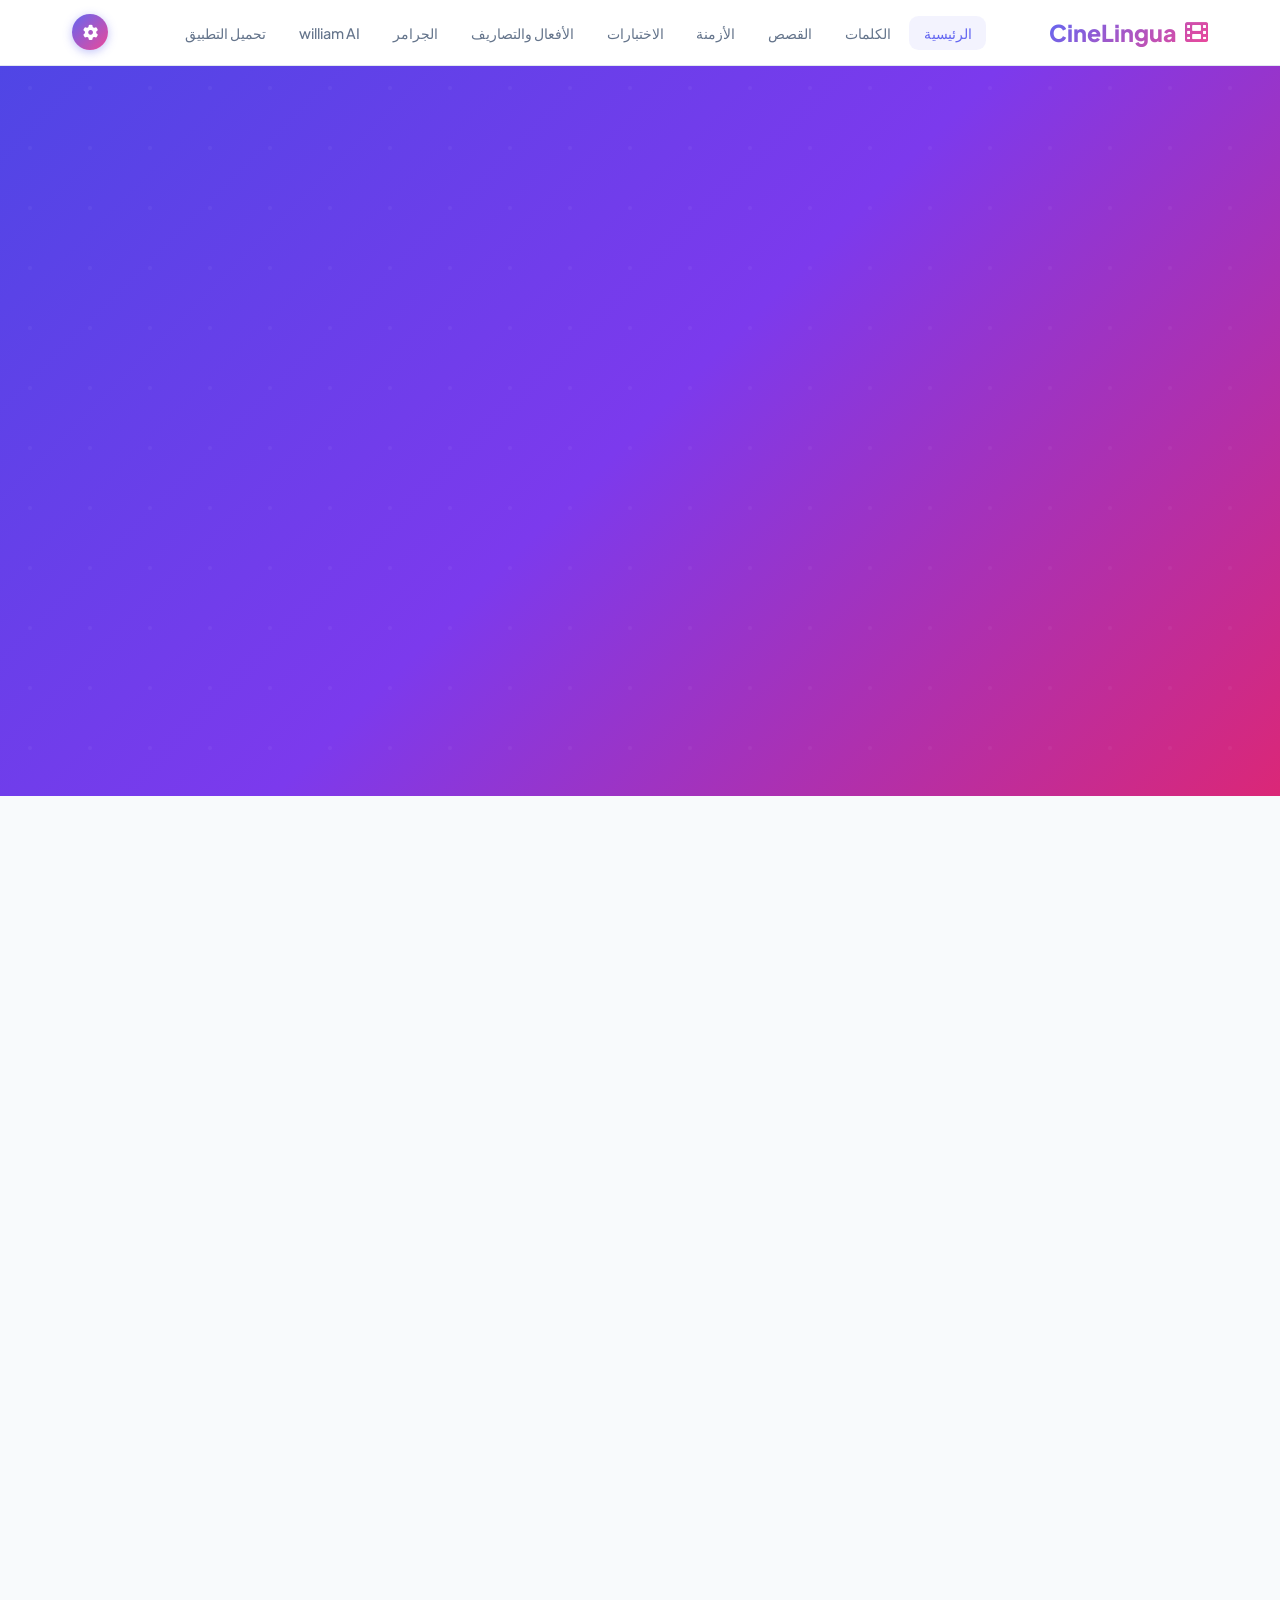
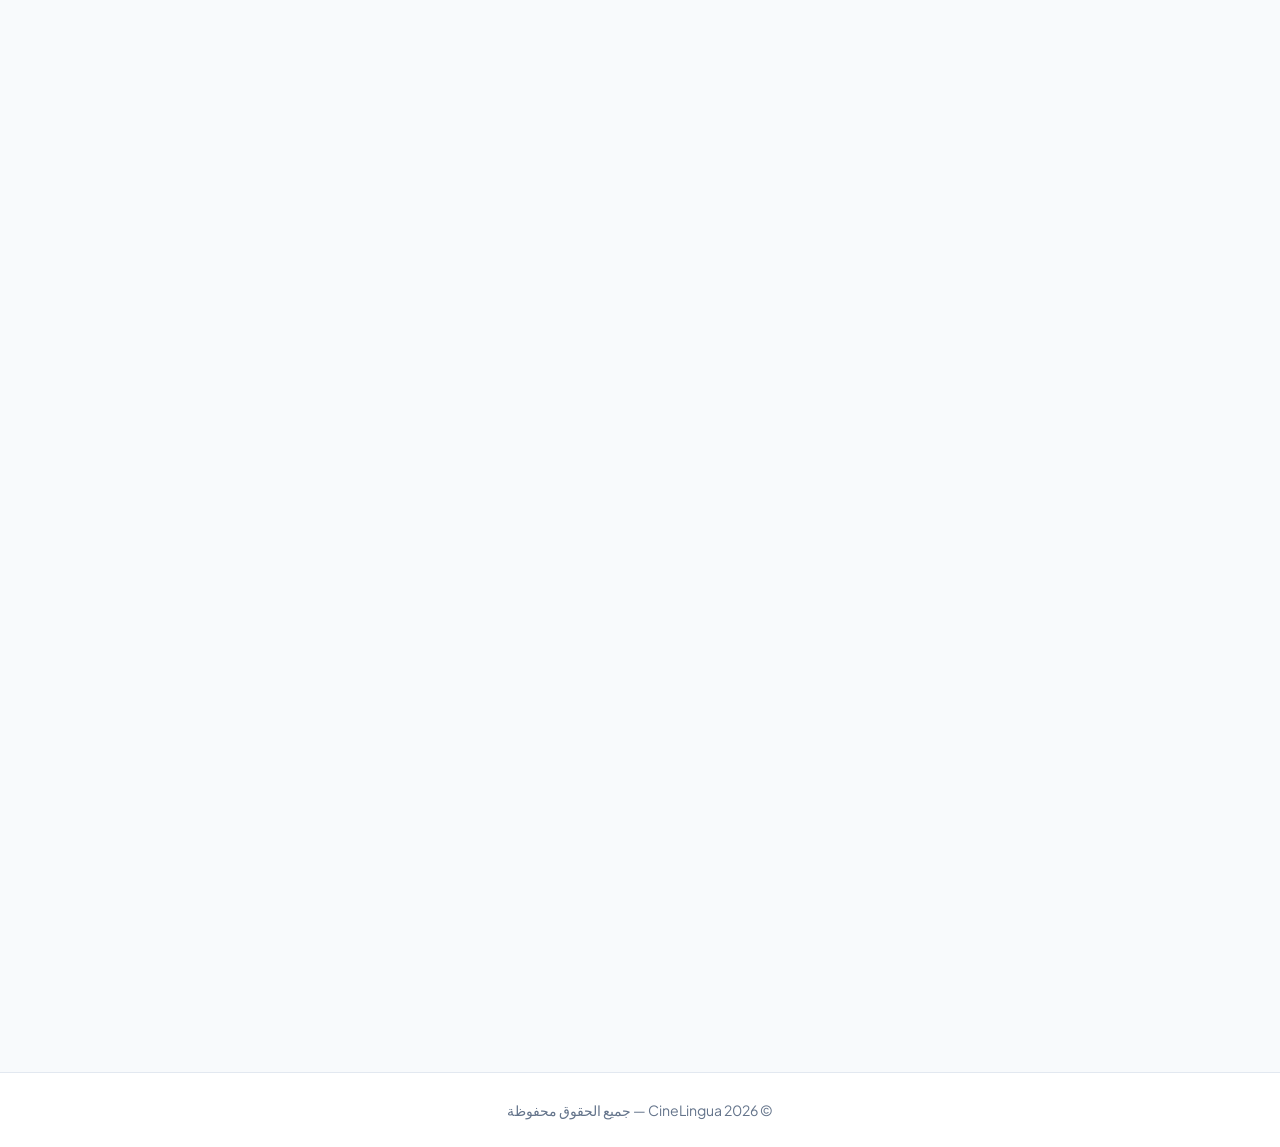
==== commit 7673b47c: "Add files via upload" ====
--- a/index.html
+++ b/index.html
@@ -72,9 +72,6 @@
         .nav-menu a { text-decoration: none; color: var(--text-secondary); font-weight: 500; padding: 0.5rem 0.9rem; border-radius: 0.6rem; transition: all 0.2s; font-size: 0.9rem; }
         .nav-menu a:hover, .nav-menu a.active { color: var(--primary); background: rgba(99,102,241,0.08); }
         .nav-right { display: flex; align-items: center; gap: 0.75rem; }
-        .theme-toggle { display: flex; background: var(--bg-secondary); padding: 0.2rem; border-radius: 2rem; }
-        .theme-btn { padding: 0.4rem 0.8rem; border: none; background: transparent; border-radius: 2rem; cursor: pointer; color: var(--text-secondary); transition: all 0.2s; font-size: 0.85rem; }
-        .theme-btn.active { background: var(--primary); color: white; }
         .menu-toggle { background: none; border: none; font-size: 1.5rem; color: var(--primary); cursor: pointer; display: none; }
         @media (max-width: 768px) {
             .menu-toggle { display: block; }
@@ -235,6 +232,214 @@
         @keyframes pulse-dot { 0%,100%{opacity:1;transform:scale(1)} 50%{opacity:.5;transform:scale(1.3)} }
         .live-dot { width:8px;height:8px;border-radius:50%;background:#22c55e;display:inline-block;animation:pulse-dot 1.8s ease-in-out infinite;margin-left:4px;vertical-align:middle; }
     </style>
+
+  <script>window.CL_PAGE="home";</script>
+
+  <style id="cl-bn-styles">
+/* ══════════════════════════════════════════════
+   BOTTOM NAVIGATION
+══════════════════════════════════════════════ */
+.cl-bottom-nav {
+  position: fixed;
+  bottom: 0; left: 0; right: 0;
+  z-index: 900;
+  background: var(--cl-nav-bg, rgba(10,11,22,0.96));
+  backdrop-filter: blur(24px) saturate(180%);
+  border-top: 1px solid var(--cl-nav-border, rgba(79,70,229,0.15));
+  box-shadow: 0 -8px 40px rgba(0,0,0,0.4);
+  display: flex;
+  align-items: stretch;
+  padding: 0;
+  height: 66px;
+  padding-bottom: env(safe-area-inset-bottom, 0);
+  user-select: none;
+}
+[data-theme="light"] .cl-bottom-nav {
+  background: rgba(240,242,255,0.97);
+  border-top-color: rgba(79,70,229,0.12);
+  box-shadow: 0 -4px 30px rgba(79,70,229,0.08);
+}
+.cl-bn-item {
+  flex: 1;
+  display: flex;
+  flex-direction: column;
+  align-items: center;
+  justify-content: center;
+  gap: 3px;
+  text-decoration: none;
+  color: var(--cl-nav-text, #8b90c4);
+  background: none;
+  border: none;
+  cursor: pointer;
+  font-family: inherit;
+  padding: 8px 4px;
+  transition: color 0.2s;
+  position: relative;
+  -webkit-tap-highlight-color: transparent;
+}
+.cl-bn-item.active, .cl-bn-item:hover {
+  color: #818cf8;
+}
+.cl-bn-icon {
+  width: 28px; height: 28px;
+  display: flex; align-items: center; justify-content: center;
+  font-size: 1.1rem;
+  border-radius: 10px;
+  transition: all 0.3s cubic-bezier(0.34,1.56,0.64,1);
+  position: relative;
+}
+.cl-bn-item.active .cl-bn-icon {
+  background: rgba(79,70,229,0.15);
+  color: #818cf8;
+  transform: scale(1.15) translateY(-2px);
+}
+/* Active indicator dot */
+.cl-bn-item.active::after {
+  content: '';
+  position: absolute;
+  bottom: 4px;
+  left: 50%; transform: translateX(-50%);
+  width: 4px; height: 4px;
+  border-radius: 50%;
+  background: #818cf8;
+}
+.cl-bn-label {
+  font-size: .6rem;
+  font-weight: 700;
+  letter-spacing: .01em;
+  transition: opacity 0.2s;
+}
+.cl-bn-item.active .cl-bn-label { color: #818cf8; }
+
+/* AI special button */
+.cl-bn-ai-icon {
+  width: 40px !important; height: 40px !important;
+  border-radius: 14px !important;
+  background: linear-gradient(135deg, #4f46e5, #7c3aed) !important;
+  color: white !important;
+  font-size: 1.05rem !important;
+  box-shadow: 0 4px 18px rgba(79,70,229,0.55) !important;
+  animation: aiPulse 3s ease-in-out infinite;
+}
+@keyframes aiPulse {
+  0%,100%{box-shadow:0 4px 18px rgba(79,70,229,0.45)}
+  50%{box-shadow:0 6px 28px rgba(79,70,229,0.7)}
+}
+.cl-bn-ai.active .cl-bn-ai-icon,
+.cl-bn-ai:hover .cl-bn-ai-icon {
+  background: linear-gradient(135deg, #6366f1, #a78bfa) !important;
+  transform: scale(1.15) translateY(-4px) !important;
+}
+.cl-bn-ai::after { display: none !important; }
+
+/* MORE OVERLAY */
+@keyframes menuIn {
+  from { opacity: 0; transform: translateY(20px) scale(0.97); }
+  to   { opacity: 1; transform: translateY(0) scale(1); }
+}
+.cl-more-overlay {
+  position: fixed; inset: 0; z-index: 950;
+  background: rgba(0,0,0,0.55);
+  backdrop-filter: blur(4px);
+  display: none;
+}
+.cl-more-overlay.show { display: block; }
+.cl-more-menu {
+  position: fixed;
+  bottom: 70px; left: 12px; right: 12px;
+  z-index: 960;
+  background: var(--cl-menu-bg, rgba(13,15,26,0.98));
+  backdrop-filter: blur(24px);
+  border: 1px solid rgba(79,70,229,0.25);
+  border-radius: 24px;
+  padding: 1.2rem;
+  box-shadow: 0 -8px 60px rgba(0,0,0,0.5), 0 0 0 1px rgba(79,70,229,0.1);
+  display: none;
+  transform-origin: bottom center;
+}
+[data-theme="light"] .cl-more-menu {
+  background: rgba(255,255,255,0.98);
+  border-color: rgba(79,70,229,0.15);
+  box-shadow: 0 -8px 40px rgba(79,70,229,0.15);
+}
+.cl-more-menu.show {
+  display: block;
+  animation: menuIn 0.3s cubic-bezier(0.34,1.56,0.64,1) forwards;
+}
+.cl-more-header {
+  display: flex; align-items: center; justify-content: space-between;
+  margin-bottom: 1rem; padding-bottom: .75rem;
+  border-bottom: 1px solid rgba(79,70,229,0.12);
+}
+.cl-more-title {
+  font-size: .82rem; font-weight: 800;
+  color: var(--cl-text, #e8eaff);
+  letter-spacing: .02em;
+}
+[data-theme="light"] .cl-more-title { color: #0a0b1e; }
+.cl-more-close {
+  width: 28px; height: 28px; border-radius: 50%;
+  background: rgba(79,70,229,0.1); border: 1px solid rgba(79,70,229,0.2);
+  color: #8b90c4; cursor: pointer; font-size: .75rem;
+  display: flex; align-items: center; justify-content: center;
+  transition: all 0.2s;
+}
+.cl-more-close:hover { background: rgba(79,70,229,0.2); color: white; transform: rotate(90deg); }
+.cl-more-grid {
+  display: grid;
+  grid-template-columns: repeat(5, 1fr);
+  gap: .65rem;
+}
+.cl-more-item {
+  display: flex; flex-direction: column; align-items: center; gap: .5rem;
+  text-decoration: none; color: var(--cl-text2, #8b90c4);
+  padding: .65rem .3rem; border-radius: 14px;
+  border: 1px solid transparent;
+  transition: all 0.25s cubic-bezier(0.34,1.56,0.64,1);
+  font-size: .68rem; font-weight: 700; text-align: center;
+  -webkit-tap-highlight-color: transparent;
+}
+[data-theme="light"] .cl-more-item { color: #3d3f80; }
+.cl-more-item:hover, .cl-more-item.active {
+  background: rgba(79,70,229,0.08);
+  border-color: rgba(79,70,229,0.2);
+  transform: translateY(-3px);
+}
+.cl-more-item.active { border-color: rgba(79,70,229,0.35); }
+.cl-mi-icon {
+  width: 44px; height: 44px; border-radius: 14px;
+  display: flex; align-items: center; justify-content: center;
+  font-size: 1.1rem; color: white;
+  box-shadow: 0 4px 14px rgba(0,0,0,0.3);
+  transition: transform 0.3s cubic-bezier(0.34,1.56,0.64,1);
+}
+.cl-more-item:hover .cl-mi-icon { transform: scale(1.12) rotate(-5deg); }
+.cl-more-item.active .cl-mi-icon { transform: scale(1.1); }
+
+/* ── Body padding for bottom nav ─────────────── */
+body { padding-bottom: calc(66px + env(safe-area-inset-bottom, 0)) !important; }
+
+/* ── Hide bottom nav on desktop (>= 900px) ──── */
+@media (min-width: 900px) {
+  .cl-bottom-nav  { display: none !important; }
+  .cl-more-overlay,
+  .cl-more-menu   { display: none !important; }
+  body            { padding-bottom: 0 !important; }
+}
+
+/* ── Desktop: show all nav links in top navbar ─ */
+@media (min-width: 900px) {
+  .menu-toggle    { display: none !important; }
+  .nav-menu       { display: flex !important; }
+}
+
+/* ── Mobile: hide overflow hamburger nav ─────── */
+@media (max-width: 899px) {
+  .navbar .nav-menu  { display: none !important; }
+  .navbar .nav-links { display: none !important; }
+  .menu-toggle       { display: none !important; }
+}
+</style>
 </head>
 <body>
 
@@ -342,13 +547,10 @@
                 <li><a href="quiz.html" id="nav-quiz">الاختبارات</a></li>
                 <li><a href="verbs.html" id="nav-quiz">الأفعال والتصاريف</a></li>
                 <li><a href="grammar.html" id="nav-quiz">الجرامر</a></li>
+                <li><a href="chat.html">william AI </a></li>
                 <li><a href="download.html" id="nav-download">تحميل التطبيق</a></li>
             </ul>
             <div class="nav-right">
-                <div class="theme-toggle">
-                    <button class="theme-btn active" onclick="setTheme('light')"><i class="fas fa-sun"></i></button>
-                    <button class="theme-btn" onclick="setTheme('dark')"><i class="fas fa-moon"></i></button>
-                </div>
                 <button class="settings-btn" onclick="openSettings()"><i class="fas fa-cog"></i></button>
             </div>
         </div>
@@ -430,6 +632,12 @@
                 <p id="card-quiz-desc">اختبر مستواك واكتشف نقاط قوتك وضعفك من خلال اختبارات متنوعة</p>
                 <div class="card-progress"><div class="card-progress-bar"><div class="card-progress-fill" id="quizzes-progress" style="width:0%"></div></div><div class="card-progress-label" id="quizzes-progress-label">0 اختبار أكملته <span class="live-dot"></span></div></div>
                 <div class="menu-stats"><span><i class="fas fa-layer-group"></i> 6 <span id="quiz-count">اختبارات</span></span><span><i class="fas fa-chart-line"></i> <span id="quiz-analysis">تحليل النتائج</span></span></div>
+            </a>
+            <a href="chat.html" class="menu-card" data-aos="fade-up" data-aos-delay="250" style="border-color:rgba(99,102,241,0.2);background:linear-gradient(135deg,rgba(99,102,241,0.04),rgba(236,72,153,0.03))">
+                <div class="card-icon" style="font-size:2.5rem;margin-bottom:0.75rem"></div>
+                <h3>william AI</h3>
+                <p>تدرّب على المحادثة الحقيقية مع مساعد ذكي يصحح أخطاءك فوراً ويحاكي مواقف حياتية متنوعة</p>
+                <div class="menu-stats"><span><i class="fas fa-comments"></i> 7 سيناريوهات</span><span><i class="fas fa-magic"></i> تصحيح فوري</span></div>
             </a>
         </div>
     </section>
@@ -641,15 +849,15 @@
         if (!messaging) return;
         try {
             if (Notification.permission !== 'granted') return;
-
+            
             const reg = swRegistration || window.swRegistration || await navigator.serviceWorker.ready;
             const token = await messaging.getToken({ vapidKey: VAPID_KEY, serviceWorkerRegistration: reg });
             if (!token) return;
-
+            
             try {
                 const db = firebase.firestore();
                 await db.collection('fcmTokens').doc(token).set({ token, createdAt: firebase.firestore.FieldValue.serverTimestamp(), lastSeen: firebase.firestore.FieldValue.serverTimestamp(), userAgent: navigator.userAgent, platform: navigator.platform }, { merge: true });
-
+                
             } catch(e) {}
         } catch(e) {}
     }
@@ -859,5 +1067,98 @@
     // =============================================
     setLang(currentLang);
     </script>
+
+<!-- ══════════════════════════════════════════════
+     BOTTOM NAVIGATION (Shared)
+══════════════════════════════════════════════ -->
+<nav class="cl-bottom-nav" id="clBottomNav">
+  <a href="index.html"   class="cl-bn-item" data-page="home">
+    <div class="cl-bn-icon"><i class="fas fa-home"></i></div>
+    <span class="cl-bn-label">الرئيسية</span>
+  </a>
+  <a href="lessons.html" class="cl-bn-item" data-page="lessons">
+    <div class="cl-bn-icon"><i class="fas fa-book"></i></div>
+    <span class="cl-bn-label">الكلمات</span>
+  </a>
+  <a href="quiz.html"    class="cl-bn-item" data-page="quiz">
+    <div class="cl-bn-icon"><i class="fas fa-trophy"></i></div>
+    <span class="cl-bn-label">الاختبارات</span>
+  </a>
+  <a href="chat.html"    class="cl-bn-item cl-bn-ai" data-page="chat">
+    <div class="cl-bn-icon cl-bn-ai-icon">
+      <i class="fas fa-robot"></i>
+    </div>
+    <span class="cl-bn-label">William</span>
+  </a>
+  <button class="cl-bn-item" id="clMoreBtn" onclick="toggleMoreMenu()">
+    <div class="cl-bn-icon"><i class="fas fa-grid-2" id="clMoreIcon"></i></div>
+    <span class="cl-bn-label">المزيد</span>
+  </button>
+</nav>
+
+<!-- MORE MENU OVERLAY -->
+<div class="cl-more-overlay" id="clMoreOverlay" onclick="closeMoreMenu()"></div>
+<div class="cl-more-menu" id="clMoreMenu">
+  <div class="cl-more-header">
+    <span class="cl-more-title">صفحات CineLingua</span>
+    <button class="cl-more-close" onclick="closeMoreMenu()"><i class="fas fa-times"></i></button>
+  </div>
+  <div class="cl-more-grid">
+    <a href="stories.html"  class="cl-more-item" data-page="stories">
+      <div class="cl-mi-icon" style="background:linear-gradient(135deg,#7c3aed,#a78bfa)"><i class="fas fa-book-open"></i></div>
+      <span>القصص</span>
+    </a>
+    <a href="tenses.html"   class="cl-more-item" data-page="tenses">
+      <div class="cl-mi-icon" style="background:linear-gradient(135deg,#0891b2,#06b6d4)"><i class="fas fa-clock"></i></div>
+      <span>الأزمنة</span>
+    </a>
+    <a href="verbs.html"    class="cl-more-item" data-page="verbs">
+      <div class="cl-mi-icon" style="background:linear-gradient(135deg,#059669,#10b981)"><i class="fas fa-pencil-alt"></i></div>
+      <span>الأفعال</span>
+    </a>
+    <a href="grammar.html"  class="cl-more-item" data-page="grammar">
+      <div class="cl-mi-icon" style="background:linear-gradient(135deg,#b45309,#f59e0b)"><i class="fas fa-ruler-combined"></i></div>
+      <span>الجرامر</span>
+    </a>
+    <a href="download.html" class="cl-more-item" data-page="download">
+      <div class="cl-mi-icon" style="background:linear-gradient(135deg,#be185d,#f43f5e)"><i class="fas fa-download"></i></div>
+      <span>تحميل</span>
+    </a>
+  </div>
+</div>
+
+<script>
+/* ── Bottom Nav Active State ──── */
+(function(){
+  var page = window.CL_PAGE || '';
+  document.querySelectorAll('.cl-bn-item[data-page], .cl-more-item[data-page]').forEach(function(el){
+    if(el.getAttribute('data-page') === page){
+      el.classList.add('active');
+    }
+  });
+})();
+
+function toggleMoreMenu(){
+  var menu    = document.getElementById('clMoreMenu');
+  var overlay = document.getElementById('clMoreOverlay');
+  var icon    = document.getElementById('clMoreIcon');
+  var isOpen  = menu.classList.contains('show');
+  if(isOpen){ closeMoreMenu(); }
+  else {
+    menu.classList.add('show');
+    overlay.classList.add('show');
+    icon.className = 'fas fa-times';
+    document.getElementById('clMoreBtn').classList.add('active');
+  }
+}
+function closeMoreMenu(){
+  document.getElementById('clMoreMenu').classList.remove('show');
+  document.getElementById('clMoreOverlay').classList.remove('show');
+  document.getElementById('clMoreIcon').className = 'fas fa-grid-2';
+  document.getElementById('clMoreBtn').classList.remove('active');
+}
+document.addEventListener('keydown', function(e){ if(e.key==='Escape') closeMoreMenu(); });
+</script>
+
 </body>
                     </html>
